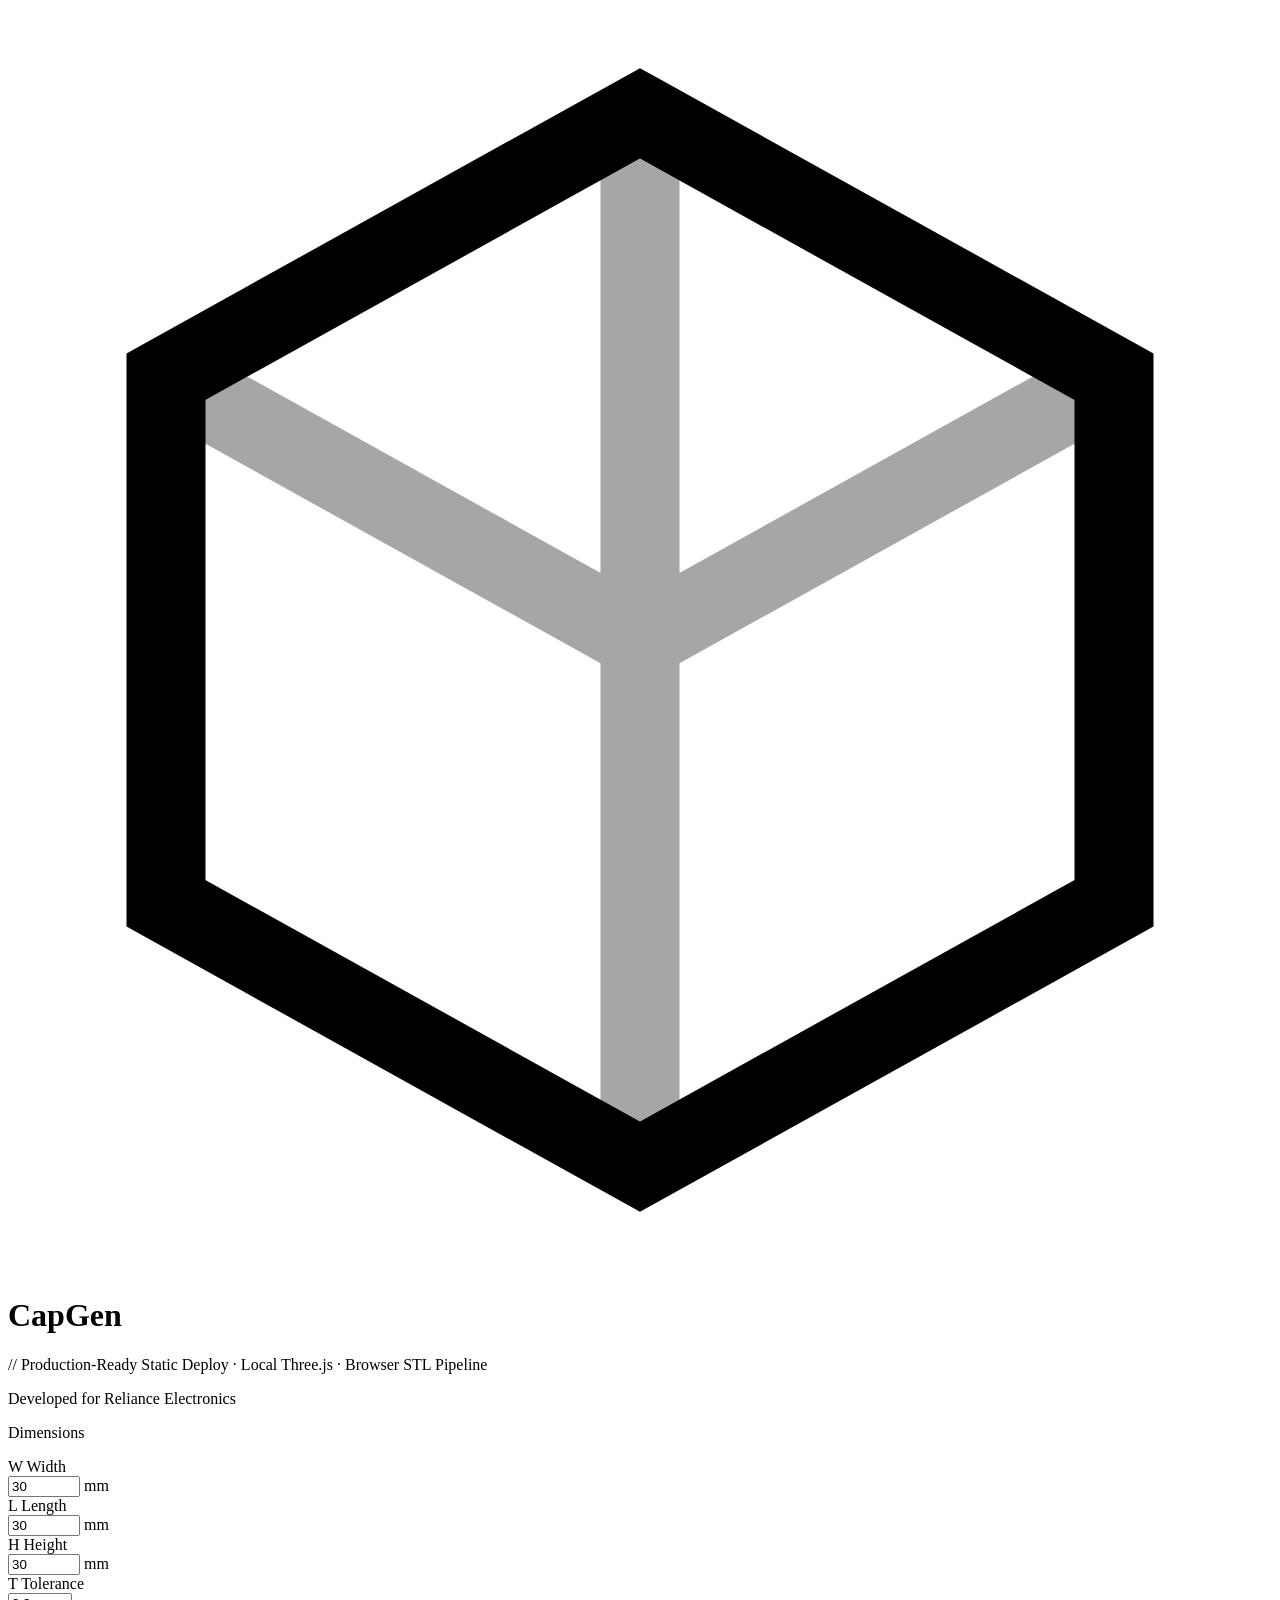
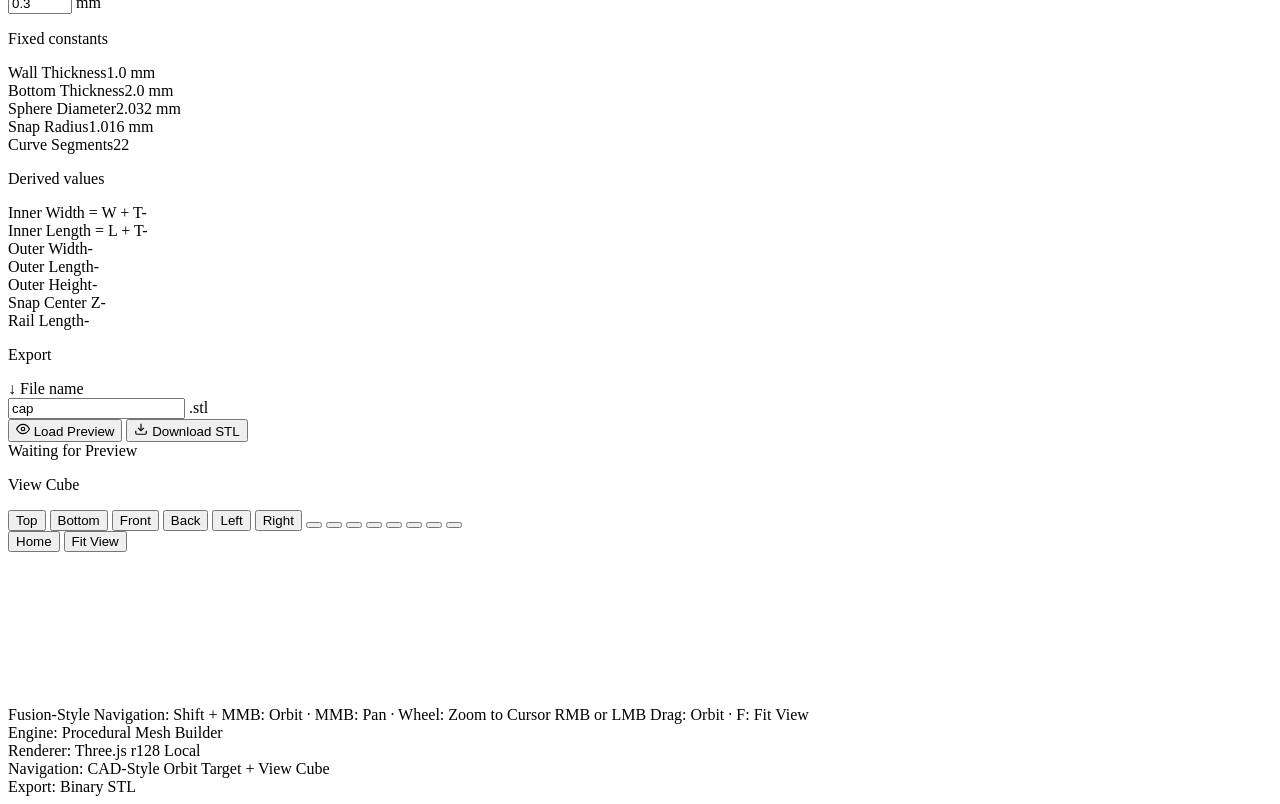
==== index.html @ 64dc61a7 "Add cap generator website This website helps people create and customize a cap or cover for anything" ====
<!DOCTYPE html>
<html lang="en">
<head>
<meta charset="UTF-8" />
<meta name="viewport" content="width=device-width, initial-scale=1.0" />
<title>CapGen - Parametric STL Generator</title>
<meta name="description" content="Browser-based parametric cap generator with live 3D preview and STL export." />
<link rel="stylesheet" href="./assets/css/app.css" />
<script defer src="./assets/vendor/three.r128.min.js"></script>
<script defer src="./assets/js/app.js"></script>
</head>
<body>
<header>
  <div class="logo" aria-hidden="true">
    <svg viewBox="0 0 24 24" fill="none" stroke="currentColor" stroke-width="1.5">
      <path d="M12 2l9 5v10l-9 5-9-5V7l9-5z" />
      <path d="M12 2v20M3 7l9 5 9-5" opacity=".35" />
    </svg>
  </div>
  <div class="header-text">
    <h1>Cap<span>Gen</span></h1>
    <p>// Production-Ready Static Deploy · Local Three.js · Browser STL Pipeline</p>
  </div>
  <div class="badge">Developed for Reliance Electronics</div>
</header>

<main>
  <aside class="sidebar">
    <section>
      <p class="stitle">Dimensions</p>
      <div class="frow">
        <div class="field">
          <label for="iW"><span class="lk">W</span>&nbsp;Width</label>
          <div class="iw">
            <input type="number" id="iW" value="30" min="5" max="500" step="0.5" />
            <span class="iu">mm</span>
          </div>
        </div>
        <div class="field">
          <label for="iL"><span class="lk">L</span>&nbsp;Length</label>
          <div class="iw">
            <input type="number" id="iL" value="30" min="5" max="500" step="0.5" />
            <span class="iu">mm</span>
          </div>
        </div>
      </div>
      <div class="frow">
        <div class="field">
          <label for="iH"><span class="lk">H</span>&nbsp;Height</label>
          <div class="iw">
            <input type="number" id="iH" value="30" min="3" max="500" step="0.5" />
            <span class="iu">mm</span>
          </div>
        </div>
        <div class="field">
          <label for="iT"><span class="lk">T</span>&nbsp;Tolerance</label>
          <div class="iw">
            <input type="number" id="iT" value="0.3" min="0" max="2" step="0.05" />
            <span class="iu">mm</span>
          </div>
        </div>
      </div>
    </section>

    <section>
      <p class="stitle">Fixed constants</p>
      <div class="infobox">
        <div class="prow"><span class="pk">Wall Thickness</span><span class="pv">1.0 mm</span></div>
        <div class="prow"><span class="pk">Bottom Thickness</span><span class="pv">2.0 mm</span></div>
        <div class="prow"><span class="pk">Sphere Diameter</span><span class="pv">2.032 mm</span></div>
        <div class="prow"><span class="pk">Snap Radius</span><span class="pv">1.016 mm</span></div>
        <div class="prow"><span class="pk">Curve Segments</span><span class="pv">22</span></div>
      </div>
    </section>

    <section>
      <p class="stitle">Derived values</p>
      <div class="dbox">
        <div class="drow"><span class="dk">Inner Width = W + T</span><span class="dv" id="d_iw">-</span></div>
        <div class="drow"><span class="dk">Inner Length = L + T</span><span class="dv" id="d_il">-</span></div>
        <div class="drow"><span class="dk">Outer Width</span><span class="dv" id="d_ow">-</span></div>
        <div class="drow"><span class="dk">Outer Length</span><span class="dv" id="d_ol">-</span></div>
        <div class="drow"><span class="dk">Outer Height</span><span class="dv" id="d_oh">-</span></div>
        <div class="drow"><span class="dk">Snap Center Z</span><span class="dv" id="d_zc">-</span></div>
        <div class="drow"><span class="dk">Rail Length</span><span class="dv" id="d_cl">-</span></div>
      </div>
    </section>

    <section class="export-stack">
      <p class="stitle">Export</p>
      <div class="field">
        <label for="iFilename"><span class="lk">↓</span>&nbsp;File name</label>
        <div class="iw">
          <input type="text" id="iFilename" value="cap" placeholder="cap" />
          <span class="iu">.stl</span>
        </div>
      </div>

      <button class="btn" id="pBtn" type="button">
        <span class="btn-progress" aria-hidden="true"></span>
        <svg id="pIcon" width="14" height="14" fill="none" stroke="currentColor" stroke-width="2" viewBox="0 0 24 24">
          <path d="M1 12s4-8 11-8 11 8 11 8-4 8-11 8-11-8-11-8z" />
          <circle cx="12" cy="12" r="3" />
        </svg>
        <span id="pLbl">Load Preview</span>
      </button>

      <button class="btn gold" id="dBtn" type="button">
        <span class="btn-progress" aria-hidden="true"></span>
        <svg id="dIcon" width="14" height="14" fill="none" stroke="currentColor" stroke-width="2" viewBox="0 0 24 24">
          <path d="M21 15v4a2 2 0 01-2 2H5a2 2 0 01-2-2v-4" />
          <polyline points="7 10 12 15 17 10" />
          <line x1="12" y1="15" x2="12" y2="3" />
        </svg>
        <span id="dLbl">Download STL</span>
      </button>

      <div id="status" aria-live="polite"></div>
    </section>
  </aside>

  <section class="rpane">
    <div class="rtbar">
      <div class="dot" id="dot"></div>
      <span id="tbmsg">Waiting for Preview</span>
      <span id="tbdim"></span>
    </div>

    <div class="viewport-tools">
      <div class="viewcube-panel">
        <p class="viewcube-title">View Cube</p>
        <div class="viewcube-scene">
          <div class="viewcube" id="viewCube" aria-label="View Cube">
            <button class="cube-face face-top" type="button" data-view="top">Top</button>
            <button class="cube-face face-bottom" type="button" data-view="bottom">Bottom</button>
            <button class="cube-face face-front" type="button" data-view="front">Front</button>
            <button class="cube-face face-back" type="button" data-view="back">Back</button>
            <button class="cube-face face-left" type="button" data-view="left">Left</button>
            <button class="cube-face face-right" type="button" data-view="right">Right</button>
            <button class="cube-corner corner-tfr" type="button" data-view="corner-tfr" aria-label="Top Front Right View" title="Top Front Right"></button>
            <button class="cube-corner corner-tfl" type="button" data-view="corner-tfl" aria-label="Top Front Left View" title="Top Front Left"></button>
            <button class="cube-corner corner-tbr" type="button" data-view="corner-tbr" aria-label="Top Back Right View" title="Top Back Right"></button>
            <button class="cube-corner corner-tbl" type="button" data-view="corner-tbl" aria-label="Top Back Left View" title="Top Back Left"></button>
            <button class="cube-corner corner-bfr" type="button" data-view="corner-bfr" aria-label="Bottom Front Right View" title="Bottom Front Right"></button>
            <button class="cube-corner corner-bfl" type="button" data-view="corner-bfl" aria-label="Bottom Front Left View" title="Bottom Front Left"></button>
            <button class="cube-corner corner-bbr" type="button" data-view="corner-bbr" aria-label="Bottom Back Right View" title="Bottom Back Right"></button>
            <button class="cube-corner corner-bbl" type="button" data-view="corner-bbl" aria-label="Bottom Back Left View" title="Bottom Back Left"></button>
          </div>
        </div>
        <div class="viewcube-actions">
          <button class="viewchip" id="homeBtn" type="button" data-view="home">Home</button>
          <button class="viewchip" id="fitBtn" type="button" data-view="fit">Fit View</button>
        </div>
      </div>
    </div>

    <canvas id="cv"></canvas>

    <div class="hint">
      <span>Fusion-Style Navigation:</span>
      <span>Shift + MMB: Orbit · MMB: Pan · Wheel: Zoom to Cursor</span>
      <span>RMB or LMB Drag: Orbit · F: Fit View</span>
    </div>
  </section>
</main>

<footer>
  <div>Engine: <span>Procedural Mesh Builder</span></div>
  <div>Renderer: <span>Three.js r128 Local</span></div>
  <div>Navigation: <span>CAD-Style Orbit Target + View Cube</span></div>
  <div>Export: <span>Binary STL</span></div>
</footer>
</body>
</html>
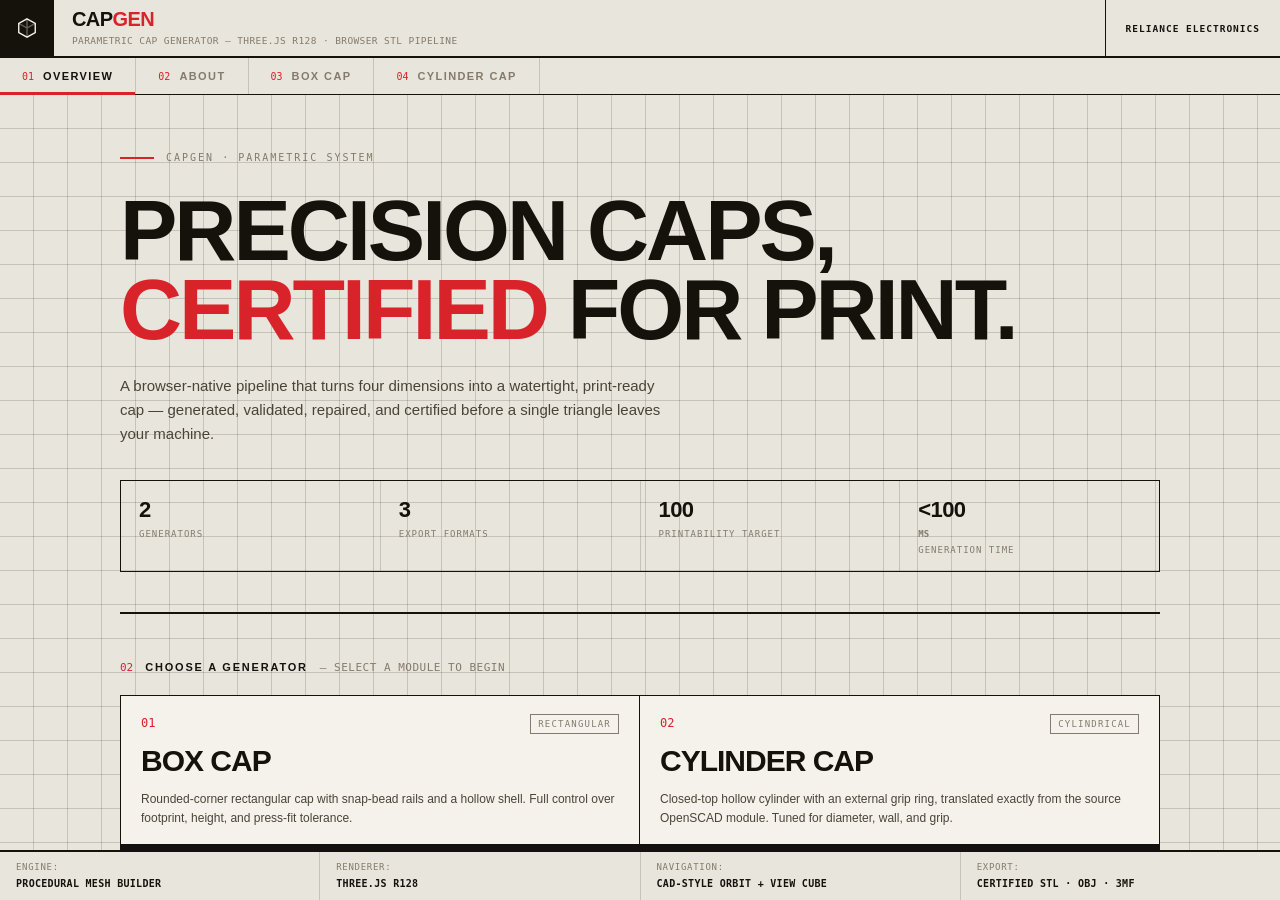
==== commit a51117d0: "Add files via upload" ====
--- a/index.html
+++ b/index.html
@@ -3,27 +3,443 @@
 <head>
 <meta charset="UTF-8" />
 <meta name="viewport" content="width=device-width, initial-scale=1.0" />
-<title>CapGen - Parametric STL Generator</title>
+<title>CapGen – Parametric STL Generator</title>
 <meta name="description" content="Browser-based parametric cap generator with live 3D preview and STL export." />
-<link rel="stylesheet" href="./assets/css/app.css" />
-<script defer src="./assets/vendor/three.r128.min.js"></script>
-<script defer src="./assets/js/app.js"></script>
+<script src="./assets/vendor/three.r128.min.js"></script>
+<style>
+/* ============================================================
+   CapGen — "Grid & Grotesk"  ·  Swiss precision design system
+   Presentation layer only. Every JS-referenced id/class preserved.
+   ============================================================ */
+*,*::before,*::after{box-sizing:border-box;margin:0;padding:0;}
+:root{
+  --paper:#E8E5DC;      /* app canvas (bone) */
+  --paper-2:#F4F2EB;    /* raised card */
+  --paper-3:#DED9CD;    /* inset / hover */
+  --ink:#15120C;        /* near-black */
+  --ink-2:#4A4438;      /* secondary ink */
+  --muted:#847B6C;      /* tertiary / labels */
+  --line:#15120C;       /* strong 1px rule */
+  --line-soft:rgba(21,18,12,.16);
+  --red:#D8232A;        /* Swiss red */
+  --red-2:#AE1720;      /* red hover/ink */
+  --green:#1C7A44;
+  --amber:#9A6B00;
+  --graphite:#121110;   /* 3D viewport */
+  --on-solid:#F4F2EB;   /* text on ink/red */
+  --sidebar-w:344px;
+  --sans:"Helvetica Neue",Helvetica,"Inter","Arial Nova",Arial,system-ui,sans-serif;
+  --mono:"SF Mono","JetBrains Mono",ui-monospace,Menlo,Consolas,monospace;
+}
+html,body{height:100%;overflow:hidden;}
+body{font-family:var(--sans);background:var(--paper);color:var(--ink);
+  font-size:13px;line-height:1.4;display:flex;flex-direction:column;-webkit-font-smoothing:antialiased;
+  text-rendering:optimizeLegibility;}
+::selection{background:var(--red);color:var(--on-solid);}
+*::-webkit-scrollbar{width:10px;height:10px;}
+*::-webkit-scrollbar-thumb{background:var(--paper-3);border:3px solid var(--paper);}
+*:hover::-webkit-scrollbar-thumb{background:var(--muted);}
+
+/* ── header ── */
+header{display:flex;align-items:stretch;gap:0;flex-shrink:0;background:var(--paper);
+  border-bottom:2px solid var(--ink);}
+.logo{display:grid;place-items:center;width:54px;flex-shrink:0;background:var(--ink);
+  border-right:1px solid var(--ink);}
+.logo svg{width:22px;height:22px;color:var(--on-solid);}
+.header-text{display:flex;flex-direction:column;justify-content:center;padding:9px 18px;flex:1;}
+.header-text h1{font-size:20px;font-weight:800;letter-spacing:-.6px;line-height:1;text-transform:uppercase;}
+.header-text h1 span{color:var(--red);}
+.header-text p{font-family:var(--mono);font-size:9.5px;color:var(--muted);margin-top:5px;
+  letter-spacing:.4px;text-transform:uppercase;}
+.badge{align-self:stretch;display:flex;align-items:center;padding:0 20px;margin-left:auto;
+  border-left:1px solid var(--ink);background:var(--paper);color:var(--ink);
+  font-family:var(--mono);font-size:9.5px;font-weight:600;letter-spacing:1px;text-transform:uppercase;
+  max-width:220px;text-align:right;}
+
+/* ── tabs (numbered nav) ── */
+.tab-bar{display:flex;flex-shrink:0;background:var(--paper);border-bottom:1px solid var(--ink);counter-reset:tab;}
+.tab-btn{position:relative;display:flex;align-items:center;gap:9px;padding:12px 22px;
+  font-family:var(--sans);font-size:11px;font-weight:700;letter-spacing:1.4px;text-transform:uppercase;
+  color:var(--muted);background:none;border:none;border-right:1px solid var(--line-soft);cursor:pointer;
+  transition:color .16s,background .16s;}
+.tab-btn::before{counter-increment:tab;content:counter(tab,decimal-leading-zero);
+  font-family:var(--mono);font-size:10px;font-weight:400;color:var(--red);letter-spacing:0;}
+.tab-btn svg{display:none;}
+.tab-btn:hover{color:var(--ink);background:var(--paper-2);}
+.tab-btn.active{color:var(--ink);}
+.tab-btn.active::after{content:"";position:absolute;left:0;right:0;bottom:-1px;height:3px;background:var(--red);}
+
+/* ── panels ── */
+.tab-panel{display:none;flex:1;min-height:0;overflow:hidden;}
+.tab-panel.active{display:flex;flex-direction:column;}
+main{flex:1;display:flex;overflow:hidden;min-height:0;}
+
+/* ── sidebar ── */
+.sidebar{width:var(--sidebar-w);flex-shrink:0;background:var(--paper);border-right:1px solid var(--ink);
+  display:flex;flex-direction:column;gap:26px;padding:22px 20px 30px;overflow-y:auto;counter-reset:sec;}
+section{display:flex;flex-direction:column;gap:12px;}
+.stitle{display:flex;align-items:baseline;gap:9px;font-size:10px;font-weight:700;letter-spacing:1.6px;
+  text-transform:uppercase;color:var(--ink);padding-bottom:8px;border-bottom:1px solid var(--ink);}
+.stitle::before{counter-increment:sec;content:counter(sec,decimal-leading-zero);
+  font-family:var(--mono);font-size:10px;font-weight:400;color:var(--red);letter-spacing:0;}
+.frow{display:flex;gap:14px;}
+.field{display:flex;flex-direction:column;gap:6px;flex:1;min-width:0;}
+label{font-size:9.5px;font-weight:700;color:var(--muted);display:flex;align-items:center;gap:6px;
+  letter-spacing:1.1px;text-transform:uppercase;}
+.lk{display:inline-grid;place-items:center;min-width:15px;height:15px;padding:0 3px;background:var(--ink);
+  color:var(--on-solid);font-family:var(--mono);font-size:9px;font-weight:600;}
+.iw{display:flex;align-items:stretch;background:var(--paper-2);border:1px solid var(--ink);
+  transition:box-shadow .14s,border-color .14s;}
+.iw:focus-within{border-color:var(--red);box-shadow:inset 0 0 0 1px var(--red);}
+.iw input{flex:1;min-width:0;background:none;border:none;outline:none;color:var(--ink);
+  font-family:var(--sans);font-size:16px;font-weight:600;padding:8px 10px;font-variant-numeric:tabular-nums;letter-spacing:-.2px;}
+.iw input::placeholder{color:var(--muted);font-weight:500;}
+.iu{display:flex;align-items:center;padding:0 10px;color:var(--muted);font-family:var(--mono);
+  font-size:9.5px;text-transform:uppercase;letter-spacing:.5px;border-left:1px solid var(--line-soft);background:var(--paper-3);}
+
+/* ── info / derived ── */
+.infobox,.dbox{display:flex;flex-direction:column;}
+.prow,.drow{display:flex;justify-content:space-between;align-items:baseline;gap:10px;padding:7px 0;border-bottom:1px solid var(--line-soft);}
+.prow:last-child,.drow:last-child{border-bottom:none;}
+.pk{color:var(--muted);font-size:10px;text-transform:uppercase;letter-spacing:.7px;}
+.pv{color:var(--ink);font-size:12px;font-weight:600;font-variant-numeric:tabular-nums;}
+.dk{color:var(--muted);font-family:var(--mono);font-size:10px;letter-spacing:.2px;}
+.dv{color:var(--ink);font-size:15px;font-weight:700;font-variant-numeric:tabular-nums;letter-spacing:-.3px;min-width:34px;text-align:right;}
+
+/* ── validation card ── */
+.validation-card{border:1px solid var(--ink);background:var(--paper-2);padding:15px 15px 14px;
+  display:flex;flex-direction:column;gap:11px;}
+.validation-head{display:flex;justify-content:space-between;align-items:flex-start;gap:12px;
+  padding-bottom:11px;border-bottom:1px solid var(--line-soft);}
+.validation-label{font-size:9px;text-transform:uppercase;letter-spacing:1.3px;color:var(--muted);font-weight:700;}
+.validation-state{font-size:13px;font-weight:700;margin-top:5px;letter-spacing:-.1px;}
+.validation-state.pending{color:var(--muted);}
+.validation-state.success{color:var(--green);}
+.validation-state.error{color:var(--red);}
+.validation-score{text-align:right;flex-shrink:0;}
+.validation-score-value{display:block;font-size:34px;font-weight:800;line-height:.85;color:var(--ink);
+  font-variant-numeric:tabular-nums;letter-spacing:-1.5px;}
+.validation-score-copy{display:block;font-size:8px;color:var(--muted);text-transform:uppercase;letter-spacing:1px;margin-top:5px;}
+.validation-summary{font-size:11px;color:var(--ink-2);line-height:1.55;}
+.validation-meta{display:flex;align-items:center;justify-content:space-between;gap:10px;flex-wrap:wrap;}
+.cert-badge{font-family:var(--mono);font-size:9px;padding:4px 8px;font-weight:600;letter-spacing:.8px;text-transform:uppercase;}
+.cert-badge.pending{background:var(--paper-3);color:var(--muted);border:1px solid var(--muted);}
+.cert-badge.success{background:var(--green);color:var(--on-solid);}
+.cert-badge.error{background:var(--red);color:var(--on-solid);}
+
+/* ── buttons ── */
+.btn{position:relative;display:flex;align-items:center;justify-content:center;gap:9px;padding:12px 15px;overflow:hidden;
+  font-family:var(--sans);font-size:11px;font-weight:700;letter-spacing:1.2px;text-transform:uppercase;cursor:pointer;
+  color:var(--ink);background:var(--paper-2);border:1px solid var(--ink);transition:background .14s,color .14s,transform .1s;}
+.btn svg{flex-shrink:0;width:13px;height:13px;}
+.btn:hover:not(:disabled){background:var(--ink);color:var(--on-solid);}
+.btn:active:not(:disabled){transform:translateY(1px);}
+.btn:disabled{opacity:.4;cursor:not-allowed;}
+#pBtn,#cyl-pBtn{background:var(--ink);color:var(--on-solid);}
+#pBtn:hover:not(:disabled),#cyl-pBtn:hover:not(:disabled){background:var(--red);border-color:var(--red);}
+.btn.gold{background:var(--red);color:var(--on-solid);border-color:var(--red);}
+.btn.gold:hover:not(:disabled){background:var(--red-2);border-color:var(--red-2);color:var(--on-solid);}
+.btn.certified{box-shadow:inset 0 3px 0 var(--green);}
+.btn-progress{position:absolute;left:0;top:0;bottom:0;width:calc(var(--charge,0)*100%);background:rgba(21,18,12,.12);pointer-events:none;transition:width .04s linear;}
+.btn.armed .btn-progress{background:rgba(21,18,12,.22);}
+#pBtn .btn-progress,#cyl-pBtn .btn-progress,.btn.gold .btn-progress{background:rgba(244,242,235,.2);}
+#pBtn.armed .btn-progress,#cyl-pBtn.armed .btn-progress,.btn.gold.armed .btn-progress{background:rgba(244,242,235,.32);}
+.ghost-btn{background:none;border:none;color:var(--red);font-family:var(--sans);font-size:10px;font-weight:700;
+  letter-spacing:.6px;text-transform:uppercase;cursor:pointer;padding:3px 0;text-decoration:underline;text-underline-offset:3px;text-decoration-thickness:1px;}
+.ghost-btn:hover:not(:disabled){color:var(--ink);}
+.ghost-btn:disabled{color:var(--muted);cursor:not-allowed;text-decoration:none;}
+.export-stack{gap:9px!important;}
+#status,#cyl-status{font-family:var(--mono);font-size:10px;min-height:15px;text-align:center;padding:2px 0;color:var(--ink-2);letter-spacing:.3px;}
+#status.loading,#cyl-status.loading{color:var(--ink);}
+#status.success,#cyl-status.success{color:var(--green);}
+#status.error,#cyl-status.error{color:var(--red);}
+
+/* ── viewport ── */
+.rpane{flex:1;position:relative;display:flex;flex-direction:column;overflow:hidden;background:var(--graphite);}
+.rtbar{display:flex;align-items:center;gap:11px;padding:9px 15px;background:var(--paper);border-bottom:1px solid var(--ink);
+  font-family:var(--mono);font-size:10px;color:var(--ink-2);text-transform:uppercase;letter-spacing:.8px;flex-shrink:0;z-index:2;}
+.dot{width:8px;height:8px;background:var(--muted);flex-shrink:0;transition:background .3s;}
+.dot.on{background:var(--green);}
+#tbdim,#cyl-tbdim{margin-left:auto;color:var(--muted);font-size:9.5px;letter-spacing:.4px;text-transform:none;}
+canvas{flex:1;display:block;width:100%;background:var(--graphite);}
+
+/* ── ViewCube overlay ── */
+.viewport-tools{position:absolute;top:52px;right:16px;z-index:5;pointer-events:none;}
+.vc-widget{position:relative;width:104px;height:104px;pointer-events:none;}
+.vc-canvas{width:104px;height:104px;display:block;cursor:grab;pointer-events:auto;touch-action:none;}
+.vc-home{position:absolute;top:1px;left:3px;width:18px;height:18px;padding:0;display:flex;align-items:center;justify-content:center;background:none;border:none;color:#8f8f8f;cursor:pointer;pointer-events:auto;transition:color .12s;}
+.vc-home:hover{color:#3f74d6;}
+.vc-menu{position:absolute;bottom:3px;right:3px;width:16px;height:16px;padding:0;display:flex;align-items:center;justify-content:center;background:none;border:none;color:#8f8f8f;cursor:pointer;pointer-events:auto;transition:color .12s;}
+.vc-menu:hover{color:#3f74d6;}
+
+/* ── hint + footer ── */
+.hint{display:flex;gap:12px;flex-wrap:wrap;align-items:center;padding:8px 15px;background:var(--paper);
+  border-top:1px solid var(--ink);font-family:var(--mono);font-size:9.5px;color:var(--muted);flex-shrink:0;letter-spacing:.3px;}
+.hint span:first-child{color:var(--red);font-weight:700;text-transform:uppercase;letter-spacing:1px;}
+footer{display:flex;gap:0;flex-wrap:wrap;background:var(--paper);border-top:2px solid var(--ink);flex-shrink:0;}
+footer div{flex:1;min-width:140px;padding:9px 16px;border-right:1px solid var(--line-soft);
+  font-family:var(--mono);font-size:9px;color:var(--muted);text-transform:uppercase;letter-spacing:.7px;}
+footer div:last-child{border-right:none;}
+footer span{display:block;margin-top:3px;color:var(--ink);font-weight:600;font-size:10px;letter-spacing:.3px;}
+
+/* ── report dialog ── */
+.report-dialog{background:var(--paper-2);border:2px solid var(--ink);color:var(--ink);padding:0;max-width:580px;width:92vw;box-shadow:12px 12px 0 rgba(21,18,12,.14);}
+.report-dialog::backdrop{background:rgba(21,18,12,.5);}
+.report-shell{padding:22px 24px;display:flex;flex-direction:column;gap:16px;}
+.report-head{display:flex;justify-content:space-between;align-items:flex-start;gap:14px;padding-bottom:14px;border-bottom:1px solid var(--ink);}
+.report-kicker{font-family:var(--mono);font-size:9px;text-transform:uppercase;letter-spacing:1.4px;color:var(--red);font-weight:600;}
+.report-head h2{font-size:19px;margin-top:6px;font-weight:800;letter-spacing:-.5px;text-transform:uppercase;line-height:1.05;}
+.report-summary{font-size:12px;color:var(--ink-2);line-height:1.6;}
+.report-list{display:flex;flex-direction:column;max-height:250px;overflow-y:auto;border:1px solid var(--line-soft);}
+.report-item{display:flex;gap:10px;align-items:flex-start;font-size:11.5px;color:var(--ink-2);padding:9px 12px;border-bottom:1px solid var(--line-soft);}
+.report-item:last-child{border-bottom:none;}
+.report-item-mark{flex-shrink:0;font-family:var(--mono);font-weight:600;color:var(--red);font-size:11px;}
+.report-grid{display:grid;grid-template-columns:1fr 1fr;gap:1px;background:var(--line-soft);border:1px solid var(--line-soft);}
+.report-stat{background:var(--paper-2);padding:11px 13px;}
+.report-stat-label{font-size:9px;text-transform:uppercase;letter-spacing:1px;color:var(--muted);font-weight:600;}
+.report-stat-value{font-size:20px;font-weight:800;color:var(--ink);margin-top:4px;font-variant-numeric:tabular-nums;letter-spacing:-.6px;}
+
+/* ── intro / landing ── */
+.intro{flex:1;overflow-y:auto;background:var(--paper);
+  background-image:linear-gradient(var(--line-soft) 1px,transparent 1px),linear-gradient(90deg,var(--line-soft) 1px,transparent 1px);
+  background-size:34px 34px;background-position:-1px -1px;}
+.intro-inner{max-width:1120px;margin:0 auto;padding:0 40px 60px;}
+.intro-hero{padding:56px 0 40px;border-bottom:2px solid var(--ink);}
+.intro-eyebrow{display:flex;align-items:center;gap:12px;font-family:var(--mono);font-size:10px;letter-spacing:2px;
+  text-transform:uppercase;color:var(--muted);margin-bottom:26px;}
+.intro-eyebrow::before{content:"";width:34px;height:2px;background:var(--red);}
+.intro-hero h2{font-size:clamp(40px,7vw,86px);font-weight:800;line-height:.92;letter-spacing:-3px;text-transform:uppercase;}
+.intro-hero h2 em{font-style:normal;color:var(--red);}
+.intro-lead{max-width:560px;margin-top:24px;font-size:15px;line-height:1.6;color:var(--ink-2);}
+.intro-metrics{display:flex;flex-wrap:wrap;gap:0;margin-top:34px;border:1px solid var(--ink);}
+.intro-metric{flex:1;min-width:150px;padding:14px 18px;border-right:1px solid var(--line-soft);}
+.intro-metric:last-child{border-right:none;}
+.intro-metric b{display:block;font-size:22px;font-weight:800;letter-spacing:-.6px;font-variant-numeric:tabular-nums;}
+.intro-metric span{display:block;margin-top:3px;font-family:var(--mono);font-size:9px;text-transform:uppercase;letter-spacing:1px;color:var(--muted);}
+
+.intro-sectionhead{display:flex;align-items:baseline;gap:12px;margin:46px 0 20px;
+  font-size:11px;font-weight:700;letter-spacing:1.8px;text-transform:uppercase;}
+.intro-sectionhead::before{content:"02";font-family:var(--mono);font-weight:400;color:var(--red);letter-spacing:0;}
+.intro-sectionhead span{color:var(--muted);font-weight:400;font-family:var(--mono);letter-spacing:.5px;}
+
+.intro-cards{display:grid;grid-template-columns:repeat(auto-fit,minmax(300px,1fr));gap:0;border:1px solid var(--ink);}
+.intro-card{display:flex;flex-direction:column;background:var(--paper-2);border-right:1px solid var(--ink);cursor:pointer;
+  transition:background .16s;}
+.intro-card:last-child{border-right:none;}
+.intro-card:hover{background:var(--paper);}
+.intro-card-top{display:flex;align-items:baseline;justify-content:space-between;gap:10px;padding:18px 20px 0;}
+.intro-card-no{font-family:var(--mono);font-size:12px;color:var(--red);}
+.intro-card-tag{font-family:var(--mono);font-size:9px;letter-spacing:1.2px;text-transform:uppercase;color:var(--muted);
+  border:1px solid var(--muted);padding:3px 7px;}
+.intro-card h3{padding:6px 20px 0;font-size:30px;font-weight:800;letter-spacing:-1px;text-transform:uppercase;}
+.intro-card-desc{padding:8px 20px 0;font-size:12px;line-height:1.55;color:var(--ink-2);}
+.intro-schematic{margin:16px 0 4px;padding:14px 20px;border-top:1px solid var(--line-soft);border-bottom:1px solid var(--line-soft);
+  display:flex;align-items:center;justify-content:center;background:var(--graphite);min-height:150px;}
+.intro-schematic svg{width:100%;max-width:210px;height:auto;}
+.intro-params{display:grid;grid-template-columns:1fr 1fr;gap:1px;background:var(--line-soft);margin:0;}
+.intro-param{background:var(--paper-2);padding:9px 20px;display:flex;justify-content:space-between;align-items:baseline;gap:8px;}
+.intro-param b{font-family:var(--mono);font-size:9px;color:var(--red);letter-spacing:.5px;}
+.intro-param span{font-size:10px;text-transform:uppercase;letter-spacing:.6px;color:var(--muted);}
+.intro-open{margin-top:auto;display:flex;align-items:center;justify-content:space-between;gap:10px;padding:15px 20px;
+  background:var(--ink);color:var(--on-solid);font-size:11px;font-weight:700;letter-spacing:1.4px;text-transform:uppercase;transition:background .16s;}
+.intro-card:hover .intro-open{background:var(--red);}
+.intro-open .ar{font-size:16px;line-height:1;}
+
+.intro-features{display:grid;grid-template-columns:repeat(auto-fit,minmax(210px,1fr));gap:0;border:1px solid var(--ink);border-top:none;}
+.intro-feature{padding:16px 20px;border-right:1px solid var(--line-soft);}
+.intro-feature:last-child{border-right:none;}
+.intro-feature b{display:flex;align-items:baseline;gap:8px;font-size:12px;font-weight:700;letter-spacing:.6px;text-transform:uppercase;}
+.intro-feature b::before{content:attr(data-no);font-family:var(--mono);font-weight:400;color:var(--red);font-size:10px;}
+.intro-feature p{margin-top:7px;font-size:11px;line-height:1.55;color:var(--ink-2);}
+.intro-colophon{display:flex;flex-wrap:wrap;gap:16px;justify-content:space-between;margin-top:34px;padding-top:16px;
+  border-top:1px solid var(--ink);font-family:var(--mono);font-size:9px;letter-spacing:.6px;text-transform:uppercase;color:var(--muted);}
+
+/* ── about / application notes ── */
+.about-hero{padding:52px 0 34px;border-bottom:2px solid var(--ink);}
+.about-hero h2{font-size:clamp(34px,6vw,66px);font-weight:800;line-height:.94;letter-spacing:-2px;text-transform:uppercase;}
+.about-hero h2 em{font-style:normal;color:var(--red);}
+.about-grid{display:grid;grid-template-columns:repeat(auto-fit,minmax(300px,1fr));border:1px solid var(--ink);border-top:none;background:var(--paper-2);}
+.about-block{padding:22px 22px 26px;border-right:1px solid rgba(21,18,12,.3);}
+.about-block:last-child{border-right:none;}
+.about-no{font-family:var(--mono);font-size:10px;color:var(--red);letter-spacing:.5px;text-transform:uppercase;}
+.about-block h3{font-size:20px;font-weight:800;letter-spacing:-.6px;text-transform:uppercase;margin:8px 0 11px;}
+.about-block p{font-size:12.5px;line-height:1.7;color:var(--ink-2);}
+.about-head{display:flex;align-items:baseline;gap:12px;margin:46px 0 0;padding-bottom:13px;border-bottom:2px solid var(--ink);
+  font-size:13px;font-weight:700;letter-spacing:1.4px;text-transform:uppercase;}
+.about-head b{font-family:var(--mono);font-weight:400;color:var(--red);font-size:12px;}
+.about-head span{color:var(--muted);font-weight:400;letter-spacing:.4px;}
+.about-cases{display:grid;grid-template-columns:repeat(auto-fit,minmax(230px,1fr));border-left:1px solid var(--ink);border-top:none;}
+.about-case{padding:16px 18px 18px;border-right:1px solid var(--ink);border-bottom:1px solid var(--ink);background:var(--paper-2);}
+.about-case h4{font-size:12px;font-weight:800;text-transform:uppercase;letter-spacing:.5px;display:flex;gap:8px;align-items:baseline;}
+.about-case h4::before{content:attr(data-k);font-family:var(--mono);font-weight:400;color:var(--red);font-size:10px;}
+.about-case p{margin-top:7px;font-size:11.5px;line-height:1.6;color:var(--ink-2);}
+.about-cost{border:1px solid var(--ink);border-top:none;background:var(--paper-2);}
+.about-cost-row{display:flex;gap:18px;align-items:baseline;padding:14px 20px;border-bottom:1px solid rgba(21,18,12,.34);}
+.about-cost-row:last-child{border-bottom:none;}
+.about-cost-row b{flex-shrink:0;width:150px;font-size:12px;font-weight:800;text-transform:uppercase;letter-spacing:.5px;color:var(--ink);border-left:2px solid var(--red);padding-left:12px;}
+.about-cost-row span{font-size:12px;line-height:1.6;color:var(--ink-2);}
+.about-cta{display:flex;flex-wrap:wrap;gap:14px;margin-top:30px;}
+.about-cta button{flex:1;min-width:220px;display:flex;align-items:center;justify-content:space-between;gap:12px;
+  padding:16px 20px;background:var(--ink);color:var(--on-solid);border:1px solid var(--ink);cursor:pointer;
+  font-family:var(--sans);font-size:12px;font-weight:700;letter-spacing:1.2px;text-transform:uppercase;transition:background .16s;}
+.about-cta button:hover{background:var(--red);border-color:var(--red);}
+.about-cta button .ar{font-size:17px;line-height:1;}
+
+</style>
 </head>
 <body>
+
 <header>
   <div class="logo" aria-hidden="true">
     <svg viewBox="0 0 24 24" fill="none" stroke="currentColor" stroke-width="1.5">
-      <path d="M12 2l9 5v10l-9 5-9-5V7l9-5z" />
-      <path d="M12 2v20M3 7l9 5 9-5" opacity=".35" />
+      <path d="M12 2l9 5v10l-9 5-9-5V7l9-5z"/>
+      <path d="M12 2v20M3 7l9 5 9-5" opacity=".35"/>
     </svg>
   </div>
   <div class="header-text">
     <h1>Cap<span>Gen</span></h1>
-    <p>// Production-Ready Static Deploy · Local Three.js · Browser STL Pipeline</p>
+    <p>Parametric Cap Generator — Three.js r128 · Browser STL Pipeline</p>
   </div>
-  <div class="badge">Developed for Reliance Electronics</div>
+  <div class="badge">Reliance Electronics</div>
 </header>
 
+<div class="tab-bar">
+  <button class="tab-btn active" id="tab-intro" type="button" onclick="switchTab('intro')">Overview</button>
+  <button class="tab-btn" id="tab-about" type="button" onclick="switchTab('about')">About</button>
+  <button class="tab-btn" id="tab-box" type="button" onclick="switchTab('box')">Box Cap</button>
+  <button class="tab-btn" id="tab-cyl" type="button" onclick="switchTab('cyl')">Cylinder Cap</button>
+</div>
+
+<!-- ═══════════════ OVERVIEW / LANDING ═══════════════ -->
+<div class="tab-panel active" id="panel-intro">
+  <div class="intro">
+    <div class="intro-inner">
+      <div class="intro-hero">
+        <div class="intro-eyebrow">CapGen · Parametric System</div>
+        <h2>Precision caps,<br><em>certified</em> for print.</h2>
+        <p class="intro-lead">A browser-native pipeline that turns four dimensions into a watertight, print-ready cap — generated, validated, repaired, and certified before a single triangle leaves your machine.</p>
+        <div class="intro-metrics">
+          <div class="intro-metric"><b>2</b><span>Generators</span></div>
+          <div class="intro-metric"><b>3</b><span>Export formats</span></div>
+          <div class="intro-metric"><b>100</b><span>Printability target</span></div>
+          <div class="intro-metric"><b>&lt;100<span style="letter-spacing:0"> ms</span></b><span>Generation time</span></div>
+        </div>
+      </div>
+
+      <div class="intro-sectionhead">Choose a generator <span>— select a module to begin</span></div>
+      <div class="intro-cards">
+        <div class="intro-card" role="button" tabindex="0" onclick="switchTab('box')" onkeydown="if(event.key==='Enter'||event.key===' '){event.preventDefault();switchTab('box')}">
+          <div class="intro-card-top"><span class="intro-card-no">01</span><span class="intro-card-tag">Rectangular</span></div>
+          <h3>Box Cap</h3>
+          <p class="intro-card-desc">Rounded-corner rectangular cap with snap-bead rails and a hollow shell. Full control over footprint, height, and press-fit tolerance.</p>
+          <div class="intro-schematic" aria-hidden="true">
+            <svg viewBox="0 0 220 150" fill="none" stroke="#E8E5DC" stroke-width="1.4">
+              <path d="M40 52 L110 26 L196 58 L126 86 Z" stroke="#D8232A"/>
+              <path d="M40 52 L40 110 L126 142 L126 86" />
+              <path d="M126 86 L196 58 L196 116 L126 142" />
+              <path d="M40 110 L110 82 L196 116 M110 82 L110 26" stroke-dasharray="3 4" opacity=".55"/>
+              <path d="M24 52 L24 110" stroke="#D8232A" stroke-width="1"/><path d="M20 52 L28 52 M20 110 L28 110" stroke="#D8232A" stroke-width="1"/>
+            </svg>
+          </div>
+          <div class="intro-params">
+            <div class="intro-param"><b>W</b><span>Width</span></div>
+            <div class="intro-param"><b>L</b><span>Length</span></div>
+            <div class="intro-param"><b>H</b><span>Height</span></div>
+            <div class="intro-param"><b>T</b><span>Tolerance</span></div>
+          </div>
+          <div class="intro-open">Open generator <span class="ar">→</span></div>
+        </div>
+
+        <div class="intro-card" role="button" tabindex="0" onclick="switchTab('cyl')" onkeydown="if(event.key==='Enter'||event.key===' '){event.preventDefault();switchTab('cyl')}">
+          <div class="intro-card-top"><span class="intro-card-no">02</span><span class="intro-card-tag">Cylindrical</span></div>
+          <h3>Cylinder Cap</h3>
+          <p class="intro-card-desc">Closed-top hollow cylinder with an external grip ring, translated exactly from the source OpenSCAD module. Tuned for diameter, wall, and grip.</p>
+          <div class="intro-schematic" aria-hidden="true">
+            <svg viewBox="0 0 220 150" fill="none" stroke="#E8E5DC" stroke-width="1.4">
+              <ellipse cx="110" cy="34" rx="52" ry="17" stroke="#D8232A"/>
+              <path d="M58 34 L58 112 M162 34 L162 112"/>
+              <path d="M58 112 A52 17 0 0 0 162 112"/>
+              <path d="M58 112 A52 17 0 0 1 162 112" stroke-dasharray="3 4" opacity=".55"/>
+              <ellipse cx="110" cy="80" rx="52" ry="17" stroke-dasharray="3 4" opacity=".45"/>
+              <path d="M180 34 L180 112" stroke="#D8232A" stroke-width="1"/><path d="M176 34 L184 34 M176 112 L184 112" stroke="#D8232A" stroke-width="1"/>
+            </svg>
+          </div>
+          <div class="intro-params">
+            <div class="intro-param"><b>D</b><span>Diameter</span></div>
+            <div class="intro-param"><b>H</b><span>Height</span></div>
+            <div class="intro-param"><b>W</b><span>Wall</span></div>
+            <div class="intro-param"><b>T</b><span>Tolerance</span></div>
+          </div>
+          <div class="intro-open">Open generator <span class="ar">→</span></div>
+        </div>
+      </div>
+
+      <div class="intro-features">
+        <div class="intro-feature"><b data-no="A">Parametric</b><p>Every cap is rebuilt procedurally from your dimensions — no manual meshing, no imported STLs.</p></div>
+        <div class="intro-feature"><b data-no="B">Certified</b><p>Weld, repair, and watertight checks run on-device and score printability before export unlocks.</p></div>
+        <div class="intro-feature"><b data-no="C">Navigable</b><p>A Fusion-style ViewCube plus free-orbit, pan, and zoom-to-cursor drive the live preview.</p></div>
+        <div class="intro-feature"><b data-no="D">Portable</b><p>Download certified geometry as STL, OBJ, or 3MF — a single static page, no backend.</p></div>
+      </div>
+
+      <div class="intro-colophon"><span>CapGen — Reliance Electronics</span><span>Static deploy · Three.js r128</span></div>
+    </div>
+  </div>
+</div>
+
+<!-- ═══════════════ ABOUT / APPLICATION NOTES ═══════════════ -->
+<div class="tab-panel" id="panel-about">
+  <div class="intro">
+    <div class="intro-inner about">
+      <div class="about-hero">
+        <div class="intro-eyebrow">About · Application Notes</div>
+        <h2>From four numbers<br>to a <em>finished</em> cap.</h2>
+        <p class="intro-lead">CapGen is a parametric generator for the small protective and connector caps that electronics assembly lines consume by the thousand — produced on demand, in-house, without a single mould.</p>
+      </div>
+
+      <div class="about-grid">
+        <section class="about-block">
+          <p class="about-no">01 — Background</p>
+          <h3>The idea</h3>
+          <p>CapGen started as an internal tool at Reliance Electronics. Engineers kept needing one-off protective caps — for a connector, an exposed pin header, a trimmer, a port — and kept waiting days on the machine shop or on injection-moulded parts. The shortcut was to describe a cap by its dimensions instead of drawing it, and let the geometry build itself. Two families cover almost every case: a rounded rectangular box cap, and a closed-top cylinder cap with an external grip ring.</p>
+        </section>
+        <section class="about-block">
+          <p class="about-no">02 — Pipeline</p>
+          <h3>How it works</h3>
+          <p>You enter the outside dimensions and a press-fit tolerance. CapGen builds the mesh procedurally in the browser, then runs a repair-and-validation pass — welding vertices, normalising winding, closing boundary loops — and scores the result for printability. Only a watertight, certified mesh unlocks export. The cylinder cap is a direct translation of a proven OpenSCAD module, so the printed part matches the reference exactly. Everything runs client-side on Three.js — no server, nothing to install.</p>
+        </section>
+      </div>
+
+      <div class="about-head"><b>03</b> Where it fits <span>— PCB &amp; electronics manufacturing</span></div>
+      <div class="about-cases">
+        <div class="about-case"><h4 data-k="A">Connector &amp; port caps</h4><p>Seal USB, RJ45, headers, and edge connectors against dust and ESD through storage, transit, and the line.</p></div>
+        <div class="about-case"><h4 data-k="B">Component protectors</h4><p>Shield potentiometers, crystals, relays, and tall parts from knocks during handling, test, and rework.</p></div>
+        <div class="about-case"><h4 data-k="C">Masking for finishing</h4><p>Plug ports and cover connectors through wave soldering, conformal coating, and aqueous cleaning.</p></div>
+        <div class="about-case"><h4 data-k="D">Standoffs &amp; jigs</h4><p>Quick spacers, alignment fixtures, and locators sized to a specific board revision.</p></div>
+        <div class="about-case"><h4 data-k="E">Shipping &amp; field caps</h4><p>Protective end-caps for cabled assemblies, enclosures, and serviceable ports in the field.</p></div>
+        <div class="about-case"><h4 data-k="F">Prototyping</h4><p>A matching cap the same day a new connector lands on the board — no tooling wait.</p></div>
+      </div>
+
+      <div class="about-head"><b>04</b> Why it's cost-effective <span>— on-demand vs. tooling</span></div>
+      <div class="about-cost">
+        <div class="about-cost-row"><b>No tooling</b><span>Injection moulds run into the thousands and take weeks to cut. A printed cap needs none — the geometry is the tool.</span></div>
+        <div class="about-cost-row"><b>No minimum order</b><span>Make one, or a hundred, exactly when you need them. Inventory becomes a file, not a shelf.</span></div>
+        <div class="about-cost-row"><b>Parametric</b><span>Any size in seconds, so a board revision or a new connector never orphans a batch of caps.</span></div>
+        <div class="about-cost-row"><b>Certified first print</b><span>The watertight check catches un-printable geometry before it wastes filament and machine time.</span></div>
+        <div class="about-cost-row"><b>In-house &amp; offline</b><span>A single static page. Parts — and the designs behind them — never leave the building.</span></div>
+      </div>
+
+      <div class="about-cta">
+        <button type="button" onclick="switchTab('box')">Open Box generator <span class="ar">→</span></button>
+        <button type="button" onclick="switchTab('cyl')">Open Cylinder generator <span class="ar">→</span></button>
+      </div>
+
+      <div class="intro-colophon"><span>CapGen — Reliance Electronics</span><span>Application notes · Rev. A</span></div>
+    </div>
+  </div>
+</div>
+
+<!-- ═══════════════ BOX CAP TAB ═══════════════ -->
+<div class="tab-panel" id="panel-box">
 <main>
   <aside class="sidebar">
     <section>
@@ -31,37 +447,24 @@
       <div class="frow">
         <div class="field">
           <label for="iW"><span class="lk">W</span>&nbsp;Width</label>
-          <div class="iw">
-            <input type="number" id="iW" value="30" min="5" max="500" step="0.5" />
-            <span class="iu">mm</span>
-          </div>
+          <div class="iw"><input type="number" id="iW" value="30" min="5" max="500" step="0.5"/><span class="iu">mm</span></div>
         </div>
         <div class="field">
           <label for="iL"><span class="lk">L</span>&nbsp;Length</label>
-          <div class="iw">
-            <input type="number" id="iL" value="30" min="5" max="500" step="0.5" />
-            <span class="iu">mm</span>
-          </div>
+          <div class="iw"><input type="number" id="iL" value="30" min="5" max="500" step="0.5"/><span class="iu">mm</span></div>
         </div>
       </div>
       <div class="frow">
         <div class="field">
           <label for="iH"><span class="lk">H</span>&nbsp;Height</label>
-          <div class="iw">
-            <input type="number" id="iH" value="30" min="3" max="500" step="0.5" />
-            <span class="iu">mm</span>
-          </div>
+          <div class="iw"><input type="number" id="iH" value="30" min="3" max="500" step="0.5"/><span class="iu">mm</span></div>
         </div>
         <div class="field">
           <label for="iT"><span class="lk">T</span>&nbsp;Tolerance</label>
-          <div class="iw">
-            <input type="number" id="iT" value="0.3" min="0" max="2" step="0.05" />
-            <span class="iu">mm</span>
-          </div>
+          <div class="iw"><input type="number" id="iT" value="0.3" min="0" max="2" step="0.05"/><span class="iu">mm</span></div>
         </div>
       </div>
     </section>
-
     <section>
       <p class="stitle">Fixed constants</p>
       <div class="infobox">
@@ -72,7 +475,6 @@
         <div class="prow"><span class="pk">Curve Segments</span><span class="pv">22</span></div>
       </div>
     </section>
-
     <section>
       <p class="stitle">Derived values</p>
       <div class="dbox">
@@ -85,90 +487,3624 @@
         <div class="drow"><span class="dk">Rail Length</span><span class="dv" id="d_cl">-</span></div>
       </div>
     </section>
-
     <section class="export-stack">
       <p class="stitle">Export</p>
       <div class="field">
         <label for="iFilename"><span class="lk">↓</span>&nbsp;File name</label>
-        <div class="iw">
-          <input type="text" id="iFilename" value="cap" placeholder="cap" />
-          <span class="iu">.stl</span>
+        <div class="iw"><input type="text" id="iFilename" value="Box_Cap" placeholder="Box_Cap"/><span class="iu">base</span></div>
+      </div>
+      <div class="validation-card" id="validationCard">
+        <div class="validation-head">
+          <div>
+            <p class="validation-label">Validation Status</p>
+            <p class="validation-state pending" id="validationState">Awaiting preview build</p>
+          </div>
+          <div class="validation-score">
+            <span class="validation-score-value" id="validationScore">--</span>
+            <span class="validation-score-copy">Printability Score</span>
+          </div>
+        </div>
+        <p class="validation-summary" id="validationSummary">Load a preview to validate, repair, and certify the generated mesh before export.</p>
+        <div class="validation-meta">
+          <span class="cert-badge pending" id="certBadge">Certification Pending</span>
+          <button class="ghost-btn" id="reportBtn" type="button" disabled>View Validation Details</button>
         </div>
       </div>
-
       <button class="btn" id="pBtn" type="button">
         <span class="btn-progress" aria-hidden="true"></span>
-        <svg id="pIcon" width="14" height="14" fill="none" stroke="currentColor" stroke-width="2" viewBox="0 0 24 24">
-          <path d="M1 12s4-8 11-8 11 8 11 8-4 8-11 8-11-8-11-8z" />
-          <circle cx="12" cy="12" r="3" />
-        </svg>
+        <svg id="pIcon" width="14" height="14" fill="none" stroke="currentColor" stroke-width="2" viewBox="0 0 24 24"><path d="M1 12s4-8 11-8 11 8 11 8-4 8-11 8-11-8-11-8z"/><circle cx="12" cy="12" r="3"/></svg>
         <span id="pLbl">Load Preview</span>
       </button>
-
       <button class="btn gold" id="dBtn" type="button">
         <span class="btn-progress" aria-hidden="true"></span>
-        <svg id="dIcon" width="14" height="14" fill="none" stroke="currentColor" stroke-width="2" viewBox="0 0 24 24">
-          <path d="M21 15v4a2 2 0 01-2 2H5a2 2 0 01-2-2v-4" />
-          <polyline points="7 10 12 15 17 10" />
-          <line x1="12" y1="15" x2="12" y2="3" />
-        </svg>
-        <span id="dLbl">Download STL</span>
+        <svg id="dIcon" width="14" height="14" fill="none" stroke="currentColor" stroke-width="2" viewBox="0 0 24 24"><path d="M21 15v4a2 2 0 01-2 2H5a2 2 0 01-2-2v-4"/><polyline points="7 10 12 15 17 10"/><line x1="12" y1="15" x2="12" y2="3"/></svg>
+        <span id="dLbl">Download Certified STL</span>
       </button>
-
+      <button class="btn" id="objBtn" type="button" disabled>
+        <span class="btn-progress" aria-hidden="true"></span>
+        <svg width="14" height="14" fill="none" stroke="currentColor" stroke-width="2" viewBox="0 0 24 24"><path d="M4 4h16v16H4z" opacity=".28"/><path d="M9 9h6v6H9z"/><path d="M9 1v4M15 1v4M9 19v4M15 19v4M1 9h4M1 15h4M19 9h4M19 15h4"/></svg>
+        <span>Download OBJ</span>
+      </button>
+      <button class="btn" id="m3mfBtn" type="button" disabled>
+        <span class="btn-progress" aria-hidden="true"></span>
+        <svg width="14" height="14" fill="none" stroke="currentColor" stroke-width="2" viewBox="0 0 24 24"><path d="M3 7l9-4 9 4-9 4-9-4z"/><path d="M3 7v10l9 4 9-4V7"/><path d="M12 11v10"/></svg>
+        <span>Download 3MF</span>
+      </button>
       <div id="status" aria-live="polite"></div>
     </section>
   </aside>
-
   <section class="rpane">
     <div class="rtbar">
       <div class="dot" id="dot"></div>
       <span id="tbmsg">Waiting for Preview</span>
       <span id="tbdim"></span>
     </div>
-
     <div class="viewport-tools">
-      <div class="viewcube-panel">
-        <p class="viewcube-title">View Cube</p>
-        <div class="viewcube-scene">
-          <div class="viewcube" id="viewCube" aria-label="View Cube">
-            <button class="cube-face face-top" type="button" data-view="top">Top</button>
-            <button class="cube-face face-bottom" type="button" data-view="bottom">Bottom</button>
-            <button class="cube-face face-front" type="button" data-view="front">Front</button>
-            <button class="cube-face face-back" type="button" data-view="back">Back</button>
-            <button class="cube-face face-left" type="button" data-view="left">Left</button>
-            <button class="cube-face face-right" type="button" data-view="right">Right</button>
-            <button class="cube-corner corner-tfr" type="button" data-view="corner-tfr" aria-label="Top Front Right View" title="Top Front Right"></button>
-            <button class="cube-corner corner-tfl" type="button" data-view="corner-tfl" aria-label="Top Front Left View" title="Top Front Left"></button>
-            <button class="cube-corner corner-tbr" type="button" data-view="corner-tbr" aria-label="Top Back Right View" title="Top Back Right"></button>
-            <button class="cube-corner corner-tbl" type="button" data-view="corner-tbl" aria-label="Top Back Left View" title="Top Back Left"></button>
-            <button class="cube-corner corner-bfr" type="button" data-view="corner-bfr" aria-label="Bottom Front Right View" title="Bottom Front Right"></button>
-            <button class="cube-corner corner-bfl" type="button" data-view="corner-bfl" aria-label="Bottom Front Left View" title="Bottom Front Left"></button>
-            <button class="cube-corner corner-bbr" type="button" data-view="corner-bbr" aria-label="Bottom Back Right View" title="Bottom Back Right"></button>
-            <button class="cube-corner corner-bbl" type="button" data-view="corner-bbl" aria-label="Bottom Back Left View" title="Bottom Back Left"></button>
-          </div>
-        </div>
-        <div class="viewcube-actions">
-          <button class="viewchip" id="homeBtn" type="button" data-view="home">Home</button>
-          <button class="viewchip" id="fitBtn" type="button" data-view="fit">Fit View</button>
-        </div>
-      </div>
+      <div id="viewCubeMount"></div>
     </div>
-
     <canvas id="cv"></canvas>
-
     <div class="hint">
       <span>Fusion-Style Navigation:</span>
-      <span>Shift + MMB: Orbit · MMB: Pan · Wheel: Zoom to Cursor</span>
-      <span>RMB or LMB Drag: Orbit · F: Fit View</span>
+      <span>Shift + MMB: Orbit · MMB: Pan · Wheel: Zoom to Cursor · RMB or LMB: Orbit · F: Fit View</span>
     </div>
   </section>
 </main>
+<dialog class="report-dialog" id="reportDialog">
+  <div class="report-shell">
+    <div class="report-head">
+      <div><p class="report-kicker">Validation Report</p><h2 id="reportTitle">No validated model yet</h2></div>
+      <button class="ghost-btn" id="reportClose" type="button">Close</button>
+    </div>
+    <p class="report-summary" id="reportSummary">Build a preview to generate a printability report.</p>
+    <div class="report-list" id="reportList"></div>
+    <div class="report-grid" id="reportStats"></div>
+  </div>
+</dialog>
+</div>
+
+<!-- ═══════════════ CYLINDER CAP TAB ═══════════════ -->
+<div class="tab-panel" id="panel-cyl">
+<main>
+  <aside class="sidebar">
+    <section>
+      <p class="stitle">Dimensions</p>
+      <div class="frow">
+        <div class="field">
+          <label for="cyl-iD"><span class="lk">D</span>&nbsp;Diameter</label>
+          <div class="iw"><input type="number" id="cyl-iD" value="9.85" min="3" max="300" step="0.05"/><span class="iu">mm</span></div>
+        </div>
+        <div class="field">
+          <label for="cyl-iH"><span class="lk">H</span>&nbsp;Height</label>
+          <div class="iw"><input type="number" id="cyl-iH" value="7.2" min="2" max="300" step="0.1"/><span class="iu">mm</span></div>
+        </div>
+      </div>
+      <div class="frow">
+        <div class="field">
+          <label for="cyl-iW"><span class="lk">W</span>&nbsp;Wall</label>
+          <div class="iw"><input type="number" id="cyl-iW" value="1.0" min="0.4" max="10" step="0.1"/><span class="iu">mm</span></div>
+        </div>
+        <div class="field">
+          <label for="cyl-iT"><span class="lk">T</span>&nbsp;Tolerance</label>
+          <div class="iw"><input type="number" id="cyl-iT" value="0.2" min="0" max="2" step="0.05"/><span class="iu">mm</span></div>
+        </div>
+      </div>
+    </section>
+    <section>
+      <p class="stitle">Fixed constants</p>
+      <div class="infobox">
+        <div class="prow"><span class="pk">Top Thickness</span><span class="pv">2.0 mm</span></div>
+        <div class="prow"><span class="pk">Grip Ring</span><span class="pv">Torus r = Wall / 2</span></div>
+        <div class="prow"><span class="pk">Radial Segments</span><span class="pv">100 ($fn)</span></div>
+        <div class="prow"><span class="pk">Torus Segments</span><span class="pv">40</span></div>
+      </div>
+    </section>
+    <section>
+      <p class="stitle">Derived values</p>
+      <div class="dbox">
+        <div class="drow"><span class="dk">Inner Dia = D + T</span><span class="dv" id="cyl-d_id">–</span></div>
+        <div class="drow"><span class="dk">Outer Dia</span><span class="dv" id="cyl-d_od">–</span></div>
+        <div class="drow"><span class="dk">Total Height</span><span class="dv" id="cyl-d_th">–</span></div>
+        <div class="drow"><span class="dk">Grip Ring Z</span><span class="dv" id="cyl-d_gz">–</span></div>
+        <div class="drow"><span class="dk">Grip Ring r</span><span class="dv" id="cyl-d_gr">–</span></div>
+      </div>
+    </section>
+    <section class="export-stack">
+      <p class="stitle">Export</p>
+      <div class="field">
+        <label for="cyl-iFilename"><span class="lk">↓</span>&nbsp;File name</label>
+        <div class="iw"><input type="text" id="cyl-iFilename" value="Cyl_Cap" placeholder="Cyl_Cap"/><span class="iu">base</span></div>
+      </div>
+      <div class="validation-card">
+        <div class="validation-head">
+          <div>
+            <p class="validation-label">Validation Status</p>
+            <p class="validation-state pending" id="cyl-validationState">Awaiting preview build</p>
+          </div>
+          <div class="validation-score">
+            <span class="validation-score-value" id="cyl-validationScore">--</span>
+            <span class="validation-score-copy">Printability Score</span>
+          </div>
+        </div>
+        <p class="validation-summary" id="cyl-validationSummary">Load a preview to validate and certify the mesh before export.</p>
+        <div class="validation-meta">
+          <span class="cert-badge pending" id="cyl-certBadge">Certification Pending</span>
+          <button class="ghost-btn" id="cyl-reportBtn" type="button" disabled>View Validation Details</button>
+        </div>
+      </div>
+      <button class="btn" id="cyl-pBtn" type="button">
+        <span class="btn-progress" aria-hidden="true"></span>
+        <svg width="14" height="14" fill="none" stroke="currentColor" stroke-width="2" viewBox="0 0 24 24"><path d="M1 12s4-8 11-8 11 8 11 8-4 8-11 8-11-8-11-8z"/><circle cx="12" cy="12" r="3"/></svg>
+        <span id="cyl-pLbl">Load Preview</span>
+      </button>
+      <button class="btn gold" id="cyl-dBtn" type="button" disabled>
+        <span class="btn-progress" aria-hidden="true"></span>
+        <svg width="14" height="14" fill="none" stroke="currentColor" stroke-width="2" viewBox="0 0 24 24"><path d="M21 15v4a2 2 0 01-2 2H5a2 2 0 01-2-2v-4"/><polyline points="7 10 12 15 17 10"/><line x1="12" y1="15" x2="12" y2="3"/></svg>
+        <span>Download Certified STL</span>
+      </button>
+      <button class="btn" id="cyl-objBtn" type="button" disabled>
+        <span class="btn-progress" aria-hidden="true"></span>
+        <svg width="14" height="14" fill="none" stroke="currentColor" stroke-width="2" viewBox="0 0 24 24"><path d="M4 4h16v16H4z" opacity=".28"/><path d="M9 9h6v6H9z"/><path d="M9 1v4M15 1v4M9 19v4M15 19v4M1 9h4M1 15h4M19 9h4M19 15h4"/></svg>
+        <span>Download OBJ</span>
+      </button>
+      <button class="btn" id="cyl-m3mfBtn" type="button" disabled>
+        <span class="btn-progress" aria-hidden="true"></span>
+        <svg width="14" height="14" fill="none" stroke="currentColor" stroke-width="2" viewBox="0 0 24 24"><path d="M3 7l9-4 9 4-9 4-9-4z"/><path d="M3 7v10l9 4 9-4V7"/><path d="M12 11v10"/></svg>
+        <span>Download 3MF</span>
+      </button>
+      <div id="cyl-status" aria-live="polite"></div>
+    </section>
+  </aside>
+  <section class="rpane" id="cyl-rpane">
+    <div class="rtbar">
+      <div class="dot" id="cyl-dot"></div>
+      <span id="cyl-tbmsg">Waiting for Preview</span>
+      <span id="cyl-tbdim"></span>
+    </div>
+    <div class="viewport-tools">
+      <div id="cyl-viewCubeMount"></div>
+    </div>
+    <canvas id="cyl-cv"></canvas>
+    <div class="hint">
+      <span>Fusion-Style Navigation:</span>
+      <span>Shift + MMB: Orbit · MMB: Pan · Wheel: Zoom to Cursor · RMB or LMB: Orbit · F: Fit View</span>
+    </div>
+  </section>
+</main>
+<dialog class="report-dialog" id="cyl-reportDialog">
+  <div class="report-shell">
+    <div class="report-head">
+      <div><p class="report-kicker">Validation Report</p><h2 id="cyl-reportTitle">No validated model yet</h2></div>
+      <button class="ghost-btn" id="cyl-reportClose" type="button">Close</button>
+    </div>
+    <p class="report-summary" id="cyl-reportSummary">Build a preview to generate a printability report.</p>
+    <div class="report-list" id="cyl-reportList"></div>
+    <div class="report-grid" id="cyl-reportStats"></div>
+  </div>
+</dialog>
+</div>
 
 <footer>
   <div>Engine: <span>Procedural Mesh Builder</span></div>
-  <div>Renderer: <span>Three.js r128 Local</span></div>
-  <div>Navigation: <span>CAD-Style Orbit Target + View Cube</span></div>
-  <div>Export: <span>Binary STL</span></div>
+  <div>Renderer: <span>Three.js r128</span></div>
+  <div>Navigation: <span>CAD-Style Orbit + View Cube</span></div>
+  <div>Export: <span>Certified STL · OBJ · 3MF</span></div>
 </footer>
+
+<script>
+function switchTab(id) {
+  document.querySelectorAll('.tab-btn').forEach(b => b.classList.remove('active'));
+  document.querySelectorAll('.tab-panel').forEach(p => p.classList.remove('active'));
+  document.getElementById('tab-' + id).classList.add('active');
+  document.getElementById('panel-' + id).classList.add('active');
+  window.dispatchEvent(new Event('resize'));
+  // Build the default preview the first time a generator tab is opened.
+  const show = window.__capgenShow && window.__capgenShow[id];
+  if (show) requestAnimationFrame(show);
+}
+
+/* Skip GPU draws for whichever tab's canvas is hidden. This wraps the Three.js
+   renderer's render() so a hidden canvas costs nothing, letting the visible tab
+   run at a smooth full frame rate. Works for both the box and cylinder renderers
+   without modifying either app's code. */
+(function(){
+  function gate(){
+    if(!window.THREE || !THREE.WebGLRenderer || THREE.WebGLRenderer.__gated) return;
+    const proto = THREE.WebGLRenderer.prototype;
+    const realRender = proto.render;
+    proto.render = function(scene, camera){
+      const canvas = this.domElement;
+      // Determine which panel this canvas belongs to
+      const panel = canvas && canvas.closest ? canvas.closest('.tab-panel') : null;
+      if(panel && !panel.classList.contains('active')) return; // hidden → skip draw
+      return realRender.call(this, scene, camera);
+    };
+    THREE.WebGLRenderer.__gated = true;
+  }
+  gate();
+  if(!window.THREE){ window.addEventListener('DOMContentLoaded', gate); }
+})();
+</script>
+
+<!-- ══════ Shared CAD-style ViewCube (WebGL, 26 interactive regions) ══════ -->
+<script>
+/*
+  window.createCADViewCube(cfg) -> renders a Fusion-style ViewCube into cfg.mount.
+  cfg = {
+    mount:        DOM element to host the widget (position:relative recommended),
+    getQuaternion:() => THREE.Quaternion  (main camera world orientation),
+    getViewDir:   () => THREE.Vector3     (normalized camera-to-target direction),
+    snap:         (dirVec3, kind) => {}   (kind: 'face'|'edge'|'corner'),
+    orbit:        (dxPx, dyPx) => {}      (live free-orbit while dragging cube),
+    home:         () => {},               (go to home isometric view),
+    roll:         (dir) => {}             (dir = +1 cw / -1 ccw, 90deg on same face)
+  }
+  Returns { update(), dispose() }.  Call update() once per animation frame.
+*/
+window.createCADViewCube = function(cfg){
+  const THREE = window.THREE;
+  const SIZE = 104;                         // px, within 80-120 spec
+  const wrap = document.createElement('div');
+  wrap.className = 'vc-widget';
+
+  // --- cube canvas + renderer ---
+  const canvas = document.createElement('canvas');
+  canvas.className = 'vc-canvas';
+  wrap.appendChild(canvas);
+
+  const renderer = new THREE.WebGLRenderer({ canvas, alpha:true, antialias:true });
+  renderer.setPixelRatio(Math.min(window.devicePixelRatio || 1, 2));
+  renderer.setSize(SIZE, SIZE, false);
+  renderer.setClearColor(0x000000, 0);
+
+  const scene = new THREE.Scene();
+  const cam = new THREE.PerspectiveCamera(33, 1, 0.1, 100);
+  cam.position.set(0, 0, 6.2);
+  cam.lookAt(0, 0, 0);
+  scene.add(new THREE.AmbientLight(0xffffff, 0.92));
+  const dl = new THREE.DirectionalLight(0xffffff, 0.55); dl.position.set(3, 5, 6); scene.add(dl);
+
+  const group = new THREE.Group();       // rotates to mirror the main camera
+  scene.add(group);
+
+  // palette (matches app dark theme)
+  const COL = {
+    body:   0xbcbcbc,
+    face:   0xf2f2f2,
+    edge:   0xdedede,
+    corner: 0xd2d2d2,
+    hover:  0xaecdf0,
+    active: 0x8fb8e8
+  };
+
+  // beveled inner body (recessed so gaps between tiles read as separation lines)
+  const body = new THREE.Mesh(
+    new THREE.BoxGeometry(1.86, 1.86, 1.86),
+    new THREE.MeshBasicMaterial({ color: COL.body })
+  );
+  group.add(body);
+  // crisp wire on body edges = thin separation/bevel lines
+  const bodyWire = new THREE.LineSegments(
+    new THREE.EdgesGeometry(new THREE.BoxGeometry(1.9, 1.9, 1.9)),
+    new THREE.LineBasicMaterial({ color: 0xb4b4b4 })
+  );
+  group.add(bodyWire);
+
+  const regions = [];  // { mesh, dir, kind, base }
+
+  function labelTexture(text){
+    const c = document.createElement('canvas'); c.width = c.height = 160;
+    const x = c.getContext('2d');
+    x.fillStyle = '#f2f2f2'; x.fillRect(3, 3, 154, 154);
+    x.strokeStyle = '#d6d6d6'; x.lineWidth = 3; x.strokeRect(3, 3, 154, 154);
+    x.fillStyle = '#5f5f5f';
+    x.font = '600 29px "Helvetica Neue", Helvetica, Arial, sans-serif';
+    x.textAlign = 'center'; x.textBaseline = 'middle';
+    x.letterSpacing = '1px';
+    x.fillText(text, 80, 84);
+    const t = new THREE.CanvasTexture(c);
+    t.anisotropy = 4;
+    return t;
+  }
+  function roundRect(x, X, Y, w, h, r){
+    x.beginPath();
+    x.moveTo(X + r, Y);
+    x.arcTo(X + w, Y, X + w, Y + h, r);
+    x.arcTo(X + w, Y + h, X, Y + h, r);
+    x.arcTo(X, Y + h, X, Y, r);
+    x.arcTo(X, Y, X + w, Y, r);
+    x.closePath();
+  }
+
+  function addTile(dir, kind, radius, w, h, up, label){
+    const n = dir.clone().normalize();
+    const center = n.clone().multiplyScalar(radius);
+    let mat;
+    if (label){
+      mat = new THREE.MeshBasicMaterial({ map: labelTexture(label), transparent:false });
+    } else {
+      mat = new THREE.MeshBasicMaterial({ color: kind === 'corner' ? COL.corner : COL.edge });
+    }
+    const mesh = new THREE.Mesh(new THREE.PlaneGeometry(w, h), mat);
+    mesh.position.copy(center);
+    mesh.up.copy(up);
+    mesh.lookAt(center.clone().add(n));
+    mesh.userData = { dir: n, kind, base: mat.color.clone(), isLabel: !!label };
+    group.add(mesh);
+    regions.push(mesh);
+    return mesh;
+  }
+
+  const V = (x,y,z) => new THREE.Vector3(x,y,z);
+  const UP = V(0,1,0);
+
+  // 6 faces
+  addTile(V(0,0,1),  'face', 1.0, 1.2, 1.2, UP,        'FRONT');
+  addTile(V(0,0,-1), 'face', 1.0, 1.2, 1.2, UP,        'BACK');
+  addTile(V(1,0,0),  'face', 1.0, 1.2, 1.2, UP,        'RIGHT');
+  addTile(V(-1,0,0), 'face', 1.0, 1.2, 1.2, UP,        'LEFT');
+  addTile(V(0,1,0),  'face', 1.0, 1.2, 1.2, V(0,0,-1), 'TOP');
+  addTile(V(0,-1,0), 'face', 1.0, 1.2, 1.2, V(0,0,1),  'BOTTOM');
+
+  // 12 edges — width across the chamfer, length along the shared free axis
+  const EW = 0.34, EL = 1.2, ER = 1.28;
+  // X-Z edges (free axis = Y)
+  [[1,0,1],[1,0,-1],[-1,0,1],[-1,0,-1]].forEach(e => addTile(V(e[0],e[1],e[2]),'edge',ER, EW, EL, V(0,1,0)));
+  // X-Y edges (free axis = Z)
+  [[1,1,0],[1,-1,0],[-1,1,0],[-1,-1,0]].forEach(e => addTile(V(e[0],e[1],e[2]),'edge',ER, EL, EW, V(0,0,1)));
+  // Y-Z edges (free axis = X)
+  [[0,1,1],[0,1,-1],[0,-1,1],[0,-1,-1]].forEach(e => addTile(V(e[0],e[1],e[2]),'edge',ER, EL, EW, V(1,0,0)));
+
+  // 8 corners
+  [[1,1,1],[1,1,-1],[1,-1,1],[1,-1,-1],[-1,1,1],[-1,1,-1],[-1,-1,1],[-1,-1,-1]]
+    .forEach(c => addTile(V(c[0],c[1],c[2]), 'corner', 1.5, 0.52, 0.52, V(0,1,0)));
+
+  // ── Fusion-style orientation axes, pinned to the near (front-bottom-left) corner.
+  //    Decorative only (not raycast), rotates with the cube like Fusion's triad.
+  (function addAxes(){
+    const origin = new THREE.Vector3(-1, -1, 1);
+    const yUp = new THREE.Vector3(0, 1, 0);
+    function axis(dx, dy, dz, color){
+      const dir = new THREE.Vector3(dx, dy, dz).normalize();
+      const len = 1.9, r = 0.032;
+      const q2 = new THREE.Quaternion().setFromUnitVectors(yUp, dir);
+      const shaft = new THREE.Mesh(new THREE.CylinderGeometry(r, r, len, 10), new THREE.MeshBasicMaterial({ color }));
+      shaft.quaternion.copy(q2);
+      shaft.position.copy(origin).addScaledVector(dir, len / 2);
+      group.add(shaft);
+      const head = new THREE.Mesh(new THREE.ConeGeometry(r * 2.4, r * 5.5, 10), new THREE.MeshBasicMaterial({ color }));
+      head.quaternion.copy(q2);
+      head.position.copy(origin).addScaledVector(dir, len + r * 2.6);
+      group.add(head);
+    }
+    axis( 1, 0, 0, 0xdb4b4b);  // right  — red
+    axis( 0, 1, 0, 0x3f74d6);  // up     — blue (matches Fusion's vertical axis)
+    axis( 0, 0,-1, 0x37a24d);  // depth  — green
+  })();
+
+  // ---- interaction ----
+  const ray = new THREE.Raycaster();
+  const ndc = new THREE.Vector2();
+  let hovered = null;
+  let down = null;         // {x,y} at pointerdown
+  let dragging = false;
+  let needsRender = true;  // only redraw the cube when orientation or hover changes
+  const DRAG_PX = 4;
+
+  function setHover(mesh){
+    if (hovered === mesh) return;
+    if (hovered) applyColor(hovered, hovered.userData.base);
+    hovered = mesh;
+    if (hovered) applyColor(hovered, new THREE.Color(COL.hover));
+    canvas.style.cursor = hovered ? 'pointer' : 'grab';
+    needsRender = true;
+  }
+  function applyColor(mesh, col){
+    if (mesh.userData.isLabel) mesh.material.color.copy(col.equals(mesh.userData.base) ? new THREE.Color(0xffffff) : col);
+    else mesh.material.color.copy(col);
+  }
+
+  function pick(clientX, clientY){
+    const r = canvas.getBoundingClientRect();
+    ndc.x = ((clientX - r.left) / r.width) * 2 - 1;
+    ndc.y = -((clientY - r.top) / r.height) * 2 + 1;
+    ray.setFromCamera(ndc, cam);
+    const hits = ray.intersectObjects(regions, false);
+    return hits.length ? hits[0].object : null;
+  }
+
+  canvas.addEventListener('pointermove', (e) => {
+    if (down) return;                    // dragging handled on window
+    setHover(pick(e.clientX, e.clientY));
+  });
+  canvas.addEventListener('pointerleave', () => { if (!down) setHover(null); });
+
+  canvas.addEventListener('pointerdown', (e) => {
+    if (e.button !== 0) return;
+    down = { x: e.clientX, y: e.clientY };
+    dragging = false;
+    canvas.setPointerCapture?.(e.pointerId);
+    canvas.style.cursor = 'grabbing';
+    e.preventDefault();
+  });
+
+  function onMove(e){
+    if (!down) return;
+    const dx = e.clientX - down.x, dy = e.clientY - down.y;
+    if (!dragging && (Math.abs(dx) + Math.abs(dy)) > DRAG_PX){ dragging = true; setHover(null); }
+    if (dragging){
+      cfg.orbit(e.movementX || (e.clientX - down.lastX || dx), e.movementY || (e.clientY - down.lastY || dy));
+    }
+    down.lastX = e.clientX; down.lastY = e.clientY;
+  }
+  function onUp(e){
+    if (!down) return;
+    const wasDrag = dragging;
+    const upX = e.clientX, upY = e.clientY;
+    down = null; dragging = false;
+    canvas.style.cursor = 'grab';
+    if (!wasDrag){
+      const m = pick(upX, upY);
+      if (m) cfg.snap(m.userData.dir.clone(), m.userData.kind);
+    }
+  }
+  window.addEventListener('pointermove', onMove);
+  window.addEventListener('pointerup', onUp);
+
+  cfg.mount.appendChild(wrap);
+  // Fusion-style home icon (top-left) + view caret (bottom-right). Subtle grey.
+  wrap.insertAdjacentHTML('beforeend',
+    '<button class="vc-home" type="button" title="Home view" aria-label="Home view">' +
+      '<svg viewBox="0 0 24 24" width="14" height="14"><path fill="none" stroke="currentColor" stroke-width="1.8" stroke-linejoin="round" stroke-linecap="round" d="M4 11.4 12 5l8 6.4M6.6 9.8V19h10.8V9.8"/></svg>' +
+    '</button>' +
+    '<button class="vc-menu" type="button" title="Fit view" aria-label="Fit view">' +
+      '<svg viewBox="0 0 24 24" width="11" height="11"><path fill="currentColor" d="M5 8h14l-7 9z"/></svg>' +
+    '</button>');
+  wrap.querySelector('.vc-home').addEventListener('click', () => { if (cfg.home) cfg.home(); });
+  wrap.querySelector('.vc-menu').addEventListener('click', () => { if (cfg.fit) cfg.fit(); else if (cfg.home) cfg.home(); });
+
+  // Mirror the main camera orientation onto the cube, and ONLY redraw when it
+  // actually changed. When the scene is idle the cube costs zero draw calls,
+  // which removes the per-frame stutter of the previous version.
+  const q = new THREE.Quaternion();
+  function update(){
+    q.copy(cfg.getQuaternion()).invert();
+    if (Math.abs(q.dot(group.quaternion)) < 0.9999995) {
+      group.quaternion.copy(q);
+      needsRender = true;
+    }
+    // Don't draw (or clear the flag) while this tab is hidden — otherwise the
+    // flag would be cleared without an actual draw and the cube would show stale
+    // on the next reveal. It renders on the first frame the tab is visible.
+    const panel = canvas.closest('.tab-panel');
+    if (panel && !panel.classList.contains('active')) return;
+    if (needsRender) {
+      renderer.render(scene, cam);
+      needsRender = false;
+    }
+  }
+  function dispose(){
+    window.removeEventListener('pointermove', onMove);
+    window.removeEventListener('pointerup', onUp);
+    renderer.dispose();
+    wrap.remove();
+  }
+  return { update, dispose };
+};
+</script>
+
+<!-- ══════ ORIGINAL BOX CAP app.js ══════ -->
+<script>
+(() => {
+  if (!window.THREE) {
+    window.addEventListener('DOMContentLoaded', () => {
+      const status = document.getElementById('status');
+      if (status) {
+        status.className = 'error';
+        status.textContent = 'Three.js failed to load from local assets.';
+      }
+    });
+    return;
+  }
+
+  const MODEL = Object.freeze({
+    wall: 1.0,
+    bottom: 2.0,
+    sphereRadius: 2.032 / 2,
+    curveSegments: 22,
+    railLengthStep: 4,
+    maxRadius: 4000,
+    minRadius: 8
+  });
+
+  const HOME_VIEW_KEY = 'corner-tfr';
+
+  const VIEW_PRESETS = Object.freeze({
+  top: new THREE.Vector3(0, 1, 0),
+  bottom: new THREE.Vector3(0, -1, 0),
+  front: new THREE.Vector3(0, 0, 1),
+  back: new THREE.Vector3(0, 0, -1),
+  left: new THREE.Vector3(-1, 0, 0),
+  right: new THREE.Vector3(1, 0, 0),
+  'corner-tfr': new THREE.Vector3(1, 1, 1).normalize(),
+  'corner-tfl': new THREE.Vector3(-1, 1, 1).normalize(),
+  'corner-tbr': new THREE.Vector3(1, 1, -1).normalize(),
+  'corner-tbl': new THREE.Vector3(-1, 1, -1).normalize(),
+  'corner-bfr': new THREE.Vector3(1, -1, 1).normalize(),
+  'corner-bfl': new THREE.Vector3(-1, -1, 1).normalize(),
+  'corner-bbr': new THREE.Vector3(1, -1, -1).normalize(),
+  'corner-bbl': new THREE.Vector3(-1, -1, -1).normalize()
+});
+
+  const DAMPING = Object.freeze({
+    transition: 11,
+    viewThreshold: 1e-3
+  });
+
+  const VALIDATION = Object.freeze({
+    weldTolerance: 1e-5,
+    areaTolerance: 1e-8,
+    volumeTolerance: 1e-6,
+    boundaryPlanarTolerance: 1e-4,
+    fragmentTriangleRatio: 0.015,
+    fragmentVolumeRatio: 0.0025,
+    holeRepairLimit: 4
+  });
+
+  const refs = {
+    canvas: document.getElementById('cv'),
+    pane: document.querySelector('.rpane'),
+    status: document.getElementById('status'),
+    dot: document.getElementById('dot'),
+    tbmsg: document.getElementById('tbmsg'),
+    tbdim: document.getElementById('tbdim'),
+    pBtn: document.getElementById('pBtn'),
+    dBtn: document.getElementById('dBtn'),
+    objBtn: document.getElementById('objBtn'),
+    m3mfBtn: document.getElementById('m3mfBtn'),
+    pIcon: document.getElementById('pIcon'),
+    dIcon: document.getElementById('dIcon'),
+    pLbl: document.getElementById('pLbl'),
+    dLbl: document.getElementById('dLbl'),
+    reportBtn: document.getElementById('reportBtn'),
+    reportDialog: document.getElementById('reportDialog'),
+    reportClose: document.getElementById('reportClose'),
+    reportTitle: document.getElementById('reportTitle'),
+    reportSummary: document.getElementById('reportSummary'),
+    reportList: document.getElementById('reportList'),
+    reportStats: document.getElementById('reportStats'),
+    validationState: document.getElementById('validationState'),
+    validationScore: document.getElementById('validationScore'),
+    validationSummary: document.getElementById('validationSummary'),
+    certBadge: document.getElementById('certBadge'),
+    filename: document.getElementById('iFilename'),
+    inputs: {
+      W: document.getElementById('iW'),
+      L: document.getElementById('iL'),
+      H: document.getElementById('iH'),
+      T: document.getElementById('iT')
+    },
+    derived: {
+      iw: document.getElementById('d_iw'),
+      il: document.getElementById('d_il'),
+      ow: document.getElementById('d_ow'),
+      ol: document.getElementById('d_ol'),
+      oh: document.getElementById('d_oh'),
+      zc: document.getElementById('d_zc'),
+      cl: document.getElementById('d_cl')
+    },
+    viewCubeMount: document.getElementById('viewCubeMount')
+  };
+
+  const scene = new THREE.Scene();
+  scene.background = new THREE.Color(0x121110);
+
+  const modelRoot = new THREE.Group();
+  scene.add(modelRoot);
+
+  const grid = new THREE.GridHelper(420, 34, 0x3a352d, 0x211f1b);
+  grid.position.y = 0;
+  scene.add(grid);
+
+  const camera = new THREE.PerspectiveCamera(45, 1, 0.1, 10000);
+  const renderer = new THREE.WebGLRenderer({
+    canvas: refs.canvas,
+    antialias: true,
+    alpha: false
+  });
+  renderer.setPixelRatio(Math.min(window.devicePixelRatio || 1, 2));
+
+  scene.add(new THREE.AmbientLight(0x2b2824, 0.95));
+  const keyLight = new THREE.DirectionalLight(0xfff3e2, 1.18);
+  keyLight.position.set(2.6, 4.2, 3.1);
+  scene.add(keyLight);
+  const fillLight = new THREE.DirectionalLight(0xffffff, 0.6);
+  fillLight.position.set(-3.2, 1.6, -2.2);
+  scene.add(fillLight);
+  const rimLight = new THREE.DirectionalLight(0xe8e4d8, 0.32);
+  rimLight.position.set(0.6, 5.5, -3.4);
+  scene.add(rimLight);
+
+  const tmpVecA = new THREE.Vector3();
+  const tmpVecB = new THREE.Vector3();
+  const tmpVecC = new THREE.Vector3();
+  const tmpEuler = new THREE.Euler();
+  const raycaster = new THREE.Raycaster();
+  const mouseNdc = new THREE.Vector2();
+
+  const nav = {
+    target: new THREE.Vector3(0, 20, 0),
+    desiredTarget: new THREE.Vector3(0, 20, 0),
+    spherical: new THREE.Spherical(240, 1.07, 0.82),
+    desiredSpherical: new THREE.Spherical(240, 1.07, 0.82),
+    interaction: null,
+    transitioning: false,
+    bounds: null,
+    fitDistance: 240,
+    roll: 0,
+    rollTarget: 0
+  };
+
+  let currentMesh = null;
+  let currentSourceModel = null;
+  let currentExportModel = null;
+  let currentModelPackageKey = '';
+  let currentCertification = null;
+  let lastFrame = performance.now();
+  const buttonArmState = new WeakMap();
+  const exportButtons = [refs.dBtn, refs.objBtn, refs.m3mfBtn];
+
+  function resize() {
+    const width = refs.pane.clientWidth;
+    const height = Math.max(220, refs.pane.clientHeight - 42);
+    renderer.setSize(width, height, false);
+    camera.aspect = width / height;
+    camera.updateProjectionMatrix();
+  }
+
+  function clampPhi(phi) {
+    return THREE.MathUtils.clamp(phi, 0.08, Math.PI - 0.08);
+  }
+
+  function normalizeAngle(angle) {
+    const twoPi = Math.PI * 2;
+    let a = angle % twoPi;
+    if (a > Math.PI) a -= twoPi;
+    if (a < -Math.PI) a += twoPi;
+    return a;
+  }
+
+  function angleDelta(current, target) {
+    return normalizeAngle(target - current);
+  }
+
+  function syncCurrentToDesired() {
+    nav.target.copy(nav.desiredTarget);
+    nav.spherical.radius = nav.desiredSpherical.radius;
+    nav.spherical.phi = nav.desiredSpherical.phi;
+    nav.spherical.theta = nav.desiredSpherical.theta;
+    nav.transitioning = false;
+  }
+
+  function setCanvasCursor(mode) {
+    if (mode === 'pan') refs.canvas.style.cursor = 'move';
+    else if (mode === 'orbit') refs.canvas.style.cursor = 'grabbing';
+    else refs.canvas.style.cursor = 'grab';
+  }
+
+  function vsub(a, b) {
+    return [a[0] - b[0], a[1] - b[1], a[2] - b[2]];
+  }
+
+  function vcrs(a, b) {
+    return [
+      a[1] * b[2] - a[2] * b[1],
+      a[2] * b[0] - a[0] * b[2],
+      a[0] * b[1] - a[1] * b[0]
+    ];
+  }
+
+  function vnrm(v) {
+    const len = Math.hypot(v[0], v[1], v[2]);
+    return len < 1e-12 ? [0, 0, 1] : [v[0] / len, v[1] / len, v[2] / len];
+  }
+
+  function triNormal(a, b, c) {
+    return vnrm(vcrs(vsub(b, a), vsub(c, a)));
+  }
+
+  function midpoint(a, b, c) {
+    return [
+      (a[0] + b[0] + c[0]) / 3,
+      (a[1] + b[1] + c[1]) / 3,
+      (a[2] + b[2] + c[2]) / 3
+    ];
+  }
+
+  function constantNormal(n) {
+    return () => n;
+  }
+
+  function getParams() {
+    return {
+      W: parseFloat(refs.inputs.W.value),
+      L: parseFloat(refs.inputs.L.value),
+      H: parseFloat(refs.inputs.H.value),
+      T: parseFloat(refs.inputs.T.value)
+    };
+  }
+
+  function modelKey(params) {
+    return [params.W, params.L, params.H, params.T].map((value) => value.toFixed(4)).join('|');
+  }
+
+  function validateParams({ W, L, H, T }) {
+    const checks = [
+      [Number.isFinite(W), 'Width must be a valid number.'],
+      [Number.isFinite(L), 'Length must be a valid number.'],
+      [Number.isFinite(H), 'Height must be a valid number.'],
+      [Number.isFinite(T), 'Tolerance must be a valid number.'],
+      [W >= 5 && W <= 500, 'Width must stay between 5 mm and 500 mm.'],
+      [L >= 5 && L <= 500, 'Length must stay between 5 mm and 500 mm.'],
+      [H >= 3 && H <= 500, 'Height must stay between 3 mm and 500 mm.'],
+      [T >= 0 && T <= 2, 'Tolerance must stay between 0 mm and 2 mm.']
+    ];
+
+    for (const [ok, message] of checks) {
+      if (!ok) throw new Error(message);
+    }
+
+    const minLength = MODEL.sphereRadius * 2 + 0.25;
+    if (L <= minLength) {
+      throw new Error(`Length must be greater than ${minLength.toFixed(2)} mm so the snap rail remains printable.`);
+    }
+
+    return { W, L, H, T };
+  }
+
+  function createBuilder() {
+    const positions = [];
+    const normals = [];
+
+    function pushTri(a, b, c, normalSource) {
+      let p1 = b;
+      let p2 = c;
+      let raw = vcrs(vsub(p1, a), vsub(p2, a));
+      if (Math.hypot(raw[0], raw[1], raw[2]) < 1e-12) return;
+
+      if (normalSource) {
+        const hint = normalSource(midpoint(a, p1, p2));
+        const dot = raw[0] * hint[0] + raw[1] * hint[1] + raw[2] * hint[2];
+        if (dot < 0) {
+          p1 = c;
+          p2 = b;
+          raw = vcrs(vsub(p1, a), vsub(p2, a));
+        }
+      }
+
+      const face = vnrm(raw);
+      const nA = normalSource ? vnrm(normalSource(a)) : face;
+      const nB = normalSource ? vnrm(normalSource(p1)) : face;
+      const nC = normalSource ? vnrm(normalSource(p2)) : face;
+
+      positions.push(...a, ...p1, ...p2);
+      normals.push(...nA, ...nB, ...nC);
+    }
+
+    function pushQuad(a, b, c, d, normalSource) {
+      pushTri(a, b, c, normalSource);
+      pushTri(a, c, d, normalSource);
+    }
+
+    return { positions, normals, pushTri, pushQuad };
+  }
+
+  function buildQuarterCircleSamples(segments) {
+    return Array.from({ length: segments + 1 }, (_, index) => {
+      const angle = (Math.PI / 2) * index / segments;
+      return {
+        sin: Math.sin(angle),
+        cos: Math.cos(angle)
+      };
+    });
+  }
+
+  function buildProfileSamples(quarterSamples) {
+    const samples = [];
+
+    for (let index = quarterSamples.length - 1; index >= 0; index -= 1) {
+      const sample = quarterSamples[index];
+      samples.push({
+        sin: -sample.sin,
+        cos: sample.cos
+      });
+    }
+
+    for (let index = 1; index < quarterSamples.length; index += 1) {
+      const sample = quarterSamples[index];
+      samples.push({
+        sin: sample.sin,
+        cos: sample.cos
+      });
+    }
+
+    return samples;
+  }
+
+  function triangleArea(a, b, c) {
+    const cross = vcrs(vsub(b, a), vsub(c, a));
+    return 0.5 * Math.hypot(cross[0], cross[1], cross[2]);
+  }
+
+  function dot3(a, b) {
+    return a[0] * b[0] + a[1] * b[1] + a[2] * b[2];
+  }
+
+  function scale3(v, scalar) {
+    return [v[0] * scalar, v[1] * scalar, v[2] * scalar];
+  }
+
+  function add3(a, b) {
+    return [a[0] + b[0], a[1] + b[1], a[2] + b[2]];
+  }
+
+  function vertexHash(vertex) {
+    return vertex
+      .map((value) => Math.round(value / VALIDATION.weldTolerance))
+      .join('|');
+  }
+
+  function meshFromModel(model) {
+    const vertices = [];
+    const faces = [];
+    const vertexMap = new Map();
+    let collapsedTriangles = 0;
+
+    function internVertex(vertex) {
+      const key = vertexHash(vertex);
+      let index = vertexMap.get(key);
+      if (index === undefined) {
+        index = vertices.length;
+        vertices.push(vertex);
+        vertexMap.set(key, index);
+      }
+      return index;
+    }
+
+    for (let i = 0; i < model.positions.length; i += 9) {
+      const a = [model.positions[i], model.positions[i + 1], model.positions[i + 2]];
+      const b = [model.positions[i + 3], model.positions[i + 4], model.positions[i + 5]];
+      const c = [model.positions[i + 6], model.positions[i + 7], model.positions[i + 8]];
+      const face = [internVertex(a), internVertex(b), internVertex(c)];
+      if (face[0] === face[1] || face[1] === face[2] || face[0] === face[2]) {
+        collapsedTriangles += 1;
+        continue;
+      }
+      faces.push(face);
+    }
+
+    return { vertices, faces, collapsedTriangles };
+  }
+
+  function meshToModel(mesh) {
+    const positions = [];
+    const normals = [];
+
+    for (const face of mesh.faces) {
+      const a = mesh.vertices[face[0]];
+      const b = mesh.vertices[face[1]];
+      const c = mesh.vertices[face[2]];
+      const normal = triNormal(a, b, c);
+      positions.push(...a, ...b, ...c);
+      normals.push(...normal, ...normal, ...normal);
+    }
+
+    return {
+      positions,
+      normals,
+      triangleCount: mesh.faces.length
+    };
+  }
+
+  function faceSignedVolume(a, b, c) {
+    return dot3(a, vcrs(b, c)) / 6;
+  }
+
+  function faceBounds(a, b, c) {
+    return {
+      min: [
+        Math.min(a[0], b[0], c[0]),
+        Math.min(a[1], b[1], c[1]),
+        Math.min(a[2], b[2], c[2])
+      ],
+      max: [
+        Math.max(a[0], b[0], c[0]),
+        Math.max(a[1], b[1], c[1]),
+        Math.max(a[2], b[2], c[2])
+      ]
+    };
+  }
+
+  function boundsOverlap(a, b, epsilon = VALIDATION.weldTolerance) {
+    return !(
+      a.max[0] < b.min[0] - epsilon || a.min[0] > b.max[0] + epsilon ||
+      a.max[1] < b.min[1] - epsilon || a.min[1] > b.max[1] + epsilon ||
+      a.max[2] < b.min[2] - epsilon || a.min[2] > b.max[2] + epsilon
+    );
+  }
+
+  function buildEdgeMap(faces) {
+    const edgeMap = new Map();
+
+    for (let faceIndex = 0; faceIndex < faces.length; faceIndex += 1) {
+      const face = faces[faceIndex];
+      const edges = [
+        [face[0], face[1]],
+        [face[1], face[2]],
+        [face[2], face[0]]
+      ];
+
+      for (const [from, to] of edges) {
+        const a = Math.min(from, to);
+        const b = Math.max(from, to);
+        const key = `${a}|${b}`;
+        let entry = edgeMap.get(key);
+        if (!entry) {
+          entry = { a, b, refs: [] };
+          edgeMap.set(key, entry);
+        }
+        entry.refs.push({
+          faceIndex,
+          from,
+          to,
+          dir: from === a ? 1 : -1
+        });
+      }
+    }
+
+    return edgeMap;
+  }
+
+  function buildAdjacency(faces) {
+    const edgeMap = buildEdgeMap(faces);
+    const adjacency = Array.from({ length: faces.length }, () => []);
+    let boundaryEdgeCount = 0;
+    let nonManifoldEdgeCount = 0;
+    let orientationMismatchEdges = 0;
+
+    for (const edge of edgeMap.values()) {
+      if (edge.refs.length === 1) {
+        boundaryEdgeCount += 1;
+        continue;
+      }
+
+      if (edge.refs.length > 2) {
+        nonManifoldEdgeCount += 1;
+      }
+
+      for (let i = 0; i < edge.refs.length; i += 1) {
+        for (let j = i + 1; j < edge.refs.length; j += 1) {
+          const left = edge.refs[i];
+          const right = edge.refs[j];
+          const sameDirection = left.dir === right.dir;
+          if (edge.refs.length === 2 && sameDirection) {
+            orientationMismatchEdges += 1;
+          }
+          adjacency[left.faceIndex].push({
+            faceIndex: right.faceIndex,
+            sameDirection
+          });
+          adjacency[right.faceIndex].push({
+            faceIndex: left.faceIndex,
+            sameDirection
+          });
+        }
+      }
+    }
+
+    return {
+      edgeMap,
+      adjacency,
+      boundaryEdgeCount,
+      nonManifoldEdgeCount,
+      orientationMismatchEdges
+    };
+  }
+
+  function pointOnEdgeFactor(point, start, end) {
+    const minX = Math.min(start[0], end[0]) - VALIDATION.weldTolerance;
+    const maxX = Math.max(start[0], end[0]) + VALIDATION.weldTolerance;
+    const minY = Math.min(start[1], end[1]) - VALIDATION.weldTolerance;
+    const maxY = Math.max(start[1], end[1]) + VALIDATION.weldTolerance;
+    const minZ = Math.min(start[2], end[2]) - VALIDATION.weldTolerance;
+    const maxZ = Math.max(start[2], end[2]) + VALIDATION.weldTolerance;
+
+    if (
+      point[0] < minX || point[0] > maxX ||
+      point[1] < minY || point[1] > maxY ||
+      point[2] < minZ || point[2] > maxZ
+    ) {
+      return null;
+    }
+
+    const edge = vsub(end, start);
+    const rel = vsub(point, start);
+    const edgeLengthSquared = dot3(edge, edge);
+    if (edgeLengthSquared <= VALIDATION.areaTolerance) return null;
+
+    const t = dot3(rel, edge) / edgeLengthSquared;
+    if (t <= VALIDATION.weldTolerance || t >= 1 - VALIDATION.weldTolerance) return null;
+
+    const closest = add3(start, scale3(edge, t));
+    const delta = vsub(point, closest);
+    return Math.hypot(delta[0], delta[1], delta[2]) <= VALIDATION.weldTolerance * 8 ? t : null;
+  }
+
+  function thirdFaceVertex(face, a, b) {
+    return face.find((index) => index !== a && index !== b);
+  }
+
+  function splitFaceAlongEdge(face, fromIndex, toIndex, splitIndices, mesh) {
+    const opposite = thirdFaceVertex(face, fromIndex, toIndex);
+    if (opposite === undefined) return [face];
+
+    const ordered = splitIndices
+      .map((index) => ({
+        index,
+        t: pointOnEdgeFactor(mesh.vertices[index], mesh.vertices[fromIndex], mesh.vertices[toIndex])
+      }))
+      .filter((entry) => entry.t !== null)
+      .sort((left, right) => left.t - right.t);
+
+    if (!ordered.length) return [face];
+
+    const chain = [fromIndex, ...ordered.map((entry) => entry.index), toIndex];
+    const nextFaces = [];
+
+    for (let index = 0; index < chain.length - 1; index += 1) {
+      nextFaces.push([chain[index], chain[index + 1], opposite]);
+    }
+
+    return nextFaces;
+  }
+
+  function repairTJunctions(mesh, maxPasses = 8) {
+    let splitFaces = 0;
+    let insertedSplits = 0;
+
+    for (let pass = 0; pass < maxPasses; pass += 1) {
+      const topology = buildAdjacency(mesh.faces);
+      const replacements = new Map();
+
+      for (const edge of topology.edgeMap.values()) {
+        if (edge.refs.length !== 1) continue;
+        const ref = edge.refs[0];
+        if (replacements.has(ref.faceIndex)) continue;
+
+        const start = mesh.vertices[ref.from];
+        const end = mesh.vertices[ref.to];
+        const splitCandidates = [];
+
+        for (let vertexIndex = 0; vertexIndex < mesh.vertices.length; vertexIndex += 1) {
+          if (vertexIndex === ref.from || vertexIndex === ref.to) continue;
+          const t = pointOnEdgeFactor(mesh.vertices[vertexIndex], start, end);
+          if (t === null) continue;
+          splitCandidates.push({ index: vertexIndex, t });
+        }
+
+        if (!splitCandidates.length) continue;
+
+        splitCandidates.sort((left, right) => left.t - right.t);
+        const splitIndices = [];
+        let lastT = -Infinity;
+
+        for (const candidate of splitCandidates) {
+          if (Math.abs(candidate.t - lastT) <= VALIDATION.weldTolerance) continue;
+          splitIndices.push(candidate.index);
+          lastT = candidate.t;
+        }
+
+        if (splitIndices.length) {
+          replacements.set(ref.faceIndex, { ref, splitIndices });
+        }
+      }
+
+      if (!replacements.size) break;
+
+      const nextFaces = [];
+      for (let faceIndex = 0; faceIndex < mesh.faces.length; faceIndex += 1) {
+        const replacement = replacements.get(faceIndex);
+        if (!replacement) {
+          nextFaces.push(mesh.faces[faceIndex]);
+          continue;
+        }
+
+        const splitFacesForEdge = splitFaceAlongEdge(
+          mesh.faces[faceIndex],
+          replacement.ref.from,
+          replacement.ref.to,
+          replacement.splitIndices,
+          mesh
+        );
+
+        nextFaces.push(...splitFacesForEdge);
+        splitFaces += 1;
+        insertedSplits += replacement.splitIndices.length;
+      }
+
+      mesh.faces = nextFaces;
+    }
+
+    return { splitFaces, insertedSplits };
+  }
+
+  function walkFaceComponents(adjacency) {
+    const flips = Array(adjacency.length).fill(null);
+    const components = [];
+    let orientationConflicts = 0;
+
+    for (let faceIndex = 0; faceIndex < adjacency.length; faceIndex += 1) {
+      if (flips[faceIndex] !== null) continue;
+      const stack = [faceIndex];
+      const component = [];
+      flips[faceIndex] = false;
+
+      while (stack.length) {
+        const current = stack.pop();
+        component.push(current);
+        for (const neighbor of adjacency[current]) {
+          const expectedFlip = neighbor.sameDirection
+            ? !Boolean(flips[current])
+            : Boolean(flips[current]);
+          if (flips[neighbor.faceIndex] === null) {
+            flips[neighbor.faceIndex] = expectedFlip;
+            stack.push(neighbor.faceIndex);
+          } else if (flips[neighbor.faceIndex] !== expectedFlip) {
+            orientationConflicts += 1;
+          }
+        }
+      }
+
+      components.push(component);
+    }
+
+    return { flips, components, orientationConflicts };
+  }
+
+  function flipFace(face) {
+    const tmp = face[1];
+    face[1] = face[2];
+    face[2] = tmp;
+  }
+
+  function removeDegenerateFaces(mesh) {
+    const keptFaces = [];
+    let removed = 0;
+
+    for (const face of mesh.faces) {
+      const a = mesh.vertices[face[0]];
+      const b = mesh.vertices[face[1]];
+      const c = mesh.vertices[face[2]];
+      if (triangleArea(a, b, c) <= VALIDATION.areaTolerance) {
+        removed += 1;
+      } else {
+        keptFaces.push(face);
+      }
+    }
+
+    mesh.faces = keptFaces;
+    return removed;
+  }
+
+  function removeDuplicateFaces(mesh) {
+    const seen = new Set();
+    const keptFaces = [];
+    let removed = 0;
+
+    for (const face of mesh.faces) {
+      const key = face.slice().sort((a, b) => a - b).join('|');
+      if (seen.has(key)) {
+        removed += 1;
+      } else {
+        seen.add(key);
+        keptFaces.push(face);
+      }
+    }
+
+    mesh.faces = keptFaces;
+    return removed;
+  }
+
+  function componentSignedVolume(mesh, component) {
+    let volume = 0;
+    for (const faceIndex of component) {
+      const face = mesh.faces[faceIndex];
+      volume += faceSignedVolume(
+        mesh.vertices[face[0]],
+        mesh.vertices[face[1]],
+        mesh.vertices[face[2]]
+      );
+    }
+    return volume;
+  }
+
+  function repairOrientation(mesh) {
+    const topology = buildAdjacency(mesh.faces);
+    const walk = walkFaceComponents(topology.adjacency);
+    let flippedFaces = 0;
+    let flippedComponents = 0;
+
+    for (let i = 0; i < walk.flips.length; i += 1) {
+      if (!walk.flips[i]) continue;
+      flipFace(mesh.faces[i]);
+      flippedFaces += 1;
+    }
+
+    for (const component of walk.components) {
+      const signedVolume = componentSignedVolume(mesh, component);
+      if (signedVolume < -VALIDATION.volumeTolerance) {
+        for (const faceIndex of component) {
+          flipFace(mesh.faces[faceIndex]);
+        }
+        flippedFaces += component.length;
+        flippedComponents += 1;
+      }
+    }
+
+    return {
+      flippedFaces,
+      flippedComponents,
+      orientationConflicts: walk.orientationConflicts
+    };
+  }
+
+  function componentStats(mesh, component) {
+    let volume = 0;
+    let area = 0;
+    for (const faceIndex of component) {
+      const face = mesh.faces[faceIndex];
+      const a = mesh.vertices[face[0]];
+      const b = mesh.vertices[face[1]];
+      const c = mesh.vertices[face[2]];
+      volume += faceSignedVolume(a, b, c);
+      area += triangleArea(a, b, c);
+    }
+    return {
+      faceCount: component.length,
+      surfaceArea: area,
+      volume: Math.abs(volume)
+    };
+  }
+
+  function removeSmallFragments(mesh) {
+    const topology = buildAdjacency(mesh.faces);
+    const walk = walkFaceComponents(topology.adjacency);
+    if (walk.components.length <= 1) {
+      return { removedComponents: 0, removedFaces: 0 };
+    }
+
+    const stats = walk.components.map((component) => componentStats(mesh, component));
+    let dominantIndex = 0;
+    for (let i = 1; i < stats.length; i += 1) {
+      const left = stats[i];
+      const right = stats[dominantIndex];
+      if (left.faceCount > right.faceCount || (left.faceCount === right.faceCount && left.volume > right.volume)) {
+        dominantIndex = i;
+      }
+    }
+
+    const dominant = stats[dominantIndex];
+    const keepFaces = new Set();
+    let removedComponents = 0;
+    let removedFaces = 0;
+
+    for (let i = 0; i < walk.components.length; i += 1) {
+      const component = walk.components[i];
+      const stat = stats[i];
+      const keep =
+        i === dominantIndex ||
+        stat.faceCount >= dominant.faceCount * VALIDATION.fragmentTriangleRatio ||
+        (dominant.volume > VALIDATION.volumeTolerance && stat.volume >= dominant.volume * VALIDATION.fragmentVolumeRatio);
+
+      if (keep) {
+        component.forEach((faceIndex) => keepFaces.add(faceIndex));
+      } else {
+        removedComponents += 1;
+        removedFaces += component.length;
+      }
+    }
+
+    if (!removedComponents) {
+      return { removedComponents: 0, removedFaces: 0 };
+    }
+
+    mesh.faces = mesh.faces.filter((_, faceIndex) => keepFaces.has(faceIndex));
+    return { removedComponents, removedFaces };
+  }
+
+  function loopNormal(points) {
+    let normal = [0, 0, 0];
+    for (let i = 0; i < points.length; i += 1) {
+      const current = points[i];
+      const next = points[(i + 1) % points.length];
+      normal = add3(normal, [
+        (current[1] - next[1]) * (current[2] + next[2]),
+        (current[2] - next[2]) * (current[0] + next[0]),
+        (current[0] - next[0]) * (current[1] + next[1])
+      ]);
+    }
+    return vnrm(normal);
+  }
+
+  function findBoundaryLoops(edgeMap) {
+    const outgoing = new Map();
+    const unused = new Set();
+    const loops = [];
+
+    for (const edge of edgeMap.values()) {
+      if (edge.refs.length !== 1) continue;
+      const ref = edge.refs[0];
+      const start = ref.dir === 1 ? edge.a : edge.b;
+      const end = ref.dir === 1 ? edge.b : edge.a;
+      const key = `${start}|${end}`;
+      unused.add(key);
+      if (!outgoing.has(start)) outgoing.set(start, []);
+      outgoing.get(start).push({ start, end, key });
+    }
+
+    for (const key of Array.from(unused)) {
+      if (!unused.has(key)) continue;
+      const [startToken, endToken] = key.split('|');
+      const start = Number(startToken);
+      let current = Number(endToken);
+      let previous = start;
+      const loop = [start];
+      unused.delete(key);
+
+      while (current !== start && loop.length <= edgeMap.size + 2) {
+        loop.push(current);
+        const candidates = outgoing.get(current) || [];
+        const next = candidates.find((edge) => unused.has(edge.key) && edge.end !== previous) ||
+          candidates.find((edge) => unused.has(edge.key));
+        if (!next) break;
+        unused.delete(next.key);
+        previous = current;
+        current = next.end;
+      }
+
+      if (current === start && loop.length >= 3) {
+        loops.push(loop);
+      }
+    }
+
+    return loops;
+  }
+
+  function repairBoundaryLoops(mesh) {
+    const topology = buildAdjacency(mesh.faces);
+    const loops = findBoundaryLoops(topology.edgeMap);
+    if (!loops.length) {
+      return { repairedLoops: 0, attemptedLoops: 0 };
+    }
+
+    let repairedLoops = 0;
+    const attemptedLoops = Math.min(loops.length, VALIDATION.holeRepairLimit);
+
+    for (let i = 0; i < attemptedLoops; i += 1) {
+      const loop = loops[i];
+      const points = loop.map((index) => mesh.vertices[index]);
+      const normal = loopNormal(points);
+      const centroid = points.reduce((sum, point) => add3(sum, point), [0, 0, 0]);
+      const center = scale3(centroid, 1 / points.length);
+      const planeDistance = points.reduce((maxDistance, point) => {
+        const distance = Math.abs(dot3(vsub(point, center), normal));
+        return Math.max(maxDistance, distance);
+      }, 0);
+
+      if (planeDistance > VALIDATION.boundaryPlanarTolerance) continue;
+
+      const centerIndex = mesh.vertices.length;
+      mesh.vertices.push(center);
+      for (let j = 0; j < loop.length; j += 1) {
+        const a = loop[j];
+        const b = loop[(j + 1) % loop.length];
+        mesh.faces.push([b, a, centerIndex]);
+      }
+      repairedLoops += 1;
+    }
+
+    return { repairedLoops, attemptedLoops };
+  }
+
+  function segmentTriangleIntersection(p0, p1, a, b, c) {
+    const ab = vsub(b, a);
+    const ac = vsub(c, a);
+    const dir = vsub(p1, p0);
+    const pvec = vcrs(dir, ac);
+    const det = dot3(ab, pvec);
+
+    if (Math.abs(det) < VALIDATION.areaTolerance) return false;
+    const invDet = 1 / det;
+    const tvec = vsub(p0, a);
+    const u = dot3(tvec, pvec) * invDet;
+    if (u < -VALIDATION.weldTolerance || u > 1 + VALIDATION.weldTolerance) return false;
+    const qvec = vcrs(tvec, ab);
+    const v = dot3(dir, qvec) * invDet;
+    if (v < -VALIDATION.weldTolerance || u + v > 1 + VALIDATION.weldTolerance) return false;
+    const t = dot3(ac, qvec) * invDet;
+    return t >= -VALIDATION.weldTolerance && t <= 1 + VALIDATION.weldTolerance;
+  }
+
+  function projectTo2D(point, axis) {
+    if (axis === 0) return [point[1], point[2]];
+    if (axis === 1) return [point[0], point[2]];
+    return [point[0], point[1]];
+  }
+
+  function orient2d(a, b, c) {
+    return (b[0] - a[0]) * (c[1] - a[1]) - (b[1] - a[1]) * (c[0] - a[0]);
+  }
+
+  function onSegment2d(a, b, p) {
+    return (
+      Math.min(a[0], b[0]) - VALIDATION.weldTolerance <= p[0] &&
+      p[0] <= Math.max(a[0], b[0]) + VALIDATION.weldTolerance &&
+      Math.min(a[1], b[1]) - VALIDATION.weldTolerance <= p[1] &&
+      p[1] <= Math.max(a[1], b[1]) + VALIDATION.weldTolerance
+    );
+  }
+
+  function segmentsIntersect2d(a, b, c, d) {
+    const o1 = orient2d(a, b, c);
+    const o2 = orient2d(a, b, d);
+    const o3 = orient2d(c, d, a);
+    const o4 = orient2d(c, d, b);
+
+    if ((o1 > 0 && o2 < 0 || o1 < 0 && o2 > 0) && (o3 > 0 && o4 < 0 || o3 < 0 && o4 > 0)) {
+      return true;
+    }
+
+    if (Math.abs(o1) <= VALIDATION.weldTolerance && onSegment2d(a, b, c)) return true;
+    if (Math.abs(o2) <= VALIDATION.weldTolerance && onSegment2d(a, b, d)) return true;
+    if (Math.abs(o3) <= VALIDATION.weldTolerance && onSegment2d(c, d, a)) return true;
+    if (Math.abs(o4) <= VALIDATION.weldTolerance && onSegment2d(c, d, b)) return true;
+
+    return false;
+  }
+
+  function pointInTriangle2d(point, a, b, c) {
+    const o1 = orient2d(point, a, b);
+    const o2 = orient2d(point, b, c);
+    const o3 = orient2d(point, c, a);
+    const hasNegative = o1 < -VALIDATION.weldTolerance || o2 < -VALIDATION.weldTolerance || o3 < -VALIDATION.weldTolerance;
+    const hasPositive = o1 > VALIDATION.weldTolerance || o2 > VALIDATION.weldTolerance || o3 > VALIDATION.weldTolerance;
+    return !(hasNegative && hasPositive);
+  }
+
+  function coplanarTrianglesIntersect(a, b, c, d, e, f, normal) {
+    const absNormal = normal.map((value) => Math.abs(value));
+    const axis = absNormal[0] > absNormal[1] && absNormal[0] > absNormal[2]
+      ? 0
+      : absNormal[1] > absNormal[2] ? 1 : 2;
+
+    const triA = [projectTo2D(a, axis), projectTo2D(b, axis), projectTo2D(c, axis)];
+    const triB = [projectTo2D(d, axis), projectTo2D(e, axis), projectTo2D(f, axis)];
+    const edgesA = [[0, 1], [1, 2], [2, 0]];
+    const edgesB = [[0, 1], [1, 2], [2, 0]];
+
+    for (const [i0, i1] of edgesA) {
+      for (const [j0, j1] of edgesB) {
+        if (segmentsIntersect2d(triA[i0], triA[i1], triB[j0], triB[j1])) return true;
+      }
+    }
+
+    return pointInTriangle2d(triA[0], triB[0], triB[1], triB[2]) ||
+      pointInTriangle2d(triB[0], triA[0], triA[1], triA[2]);
+  }
+
+  function trianglesIntersect(a, b, c, d, e, f) {
+    const normalA = vcrs(vsub(b, a), vsub(c, a));
+    const normalB = vcrs(vsub(e, d), vsub(f, d));
+    const lengthA = Math.hypot(normalA[0], normalA[1], normalA[2]);
+    const lengthB = Math.hypot(normalB[0], normalB[1], normalB[2]);
+
+    if (lengthA <= VALIDATION.areaTolerance || lengthB <= VALIDATION.areaTolerance) return false;
+
+    const planeA = vnrm(normalA);
+    const distD = dot3(planeA, vsub(d, a));
+    const distE = dot3(planeA, vsub(e, a));
+    const distF = dot3(planeA, vsub(f, a));
+    if ((distD > VALIDATION.weldTolerance && distE > VALIDATION.weldTolerance && distF > VALIDATION.weldTolerance) ||
+      (distD < -VALIDATION.weldTolerance && distE < -VALIDATION.weldTolerance && distF < -VALIDATION.weldTolerance)) {
+      return false;
+    }
+
+    const planeB = vnrm(normalB);
+    const distA = dot3(planeB, vsub(a, d));
+    const distB = dot3(planeB, vsub(b, d));
+    const distC = dot3(planeB, vsub(c, d));
+    if ((distA > VALIDATION.weldTolerance && distB > VALIDATION.weldTolerance && distC > VALIDATION.weldTolerance) ||
+      (distA < -VALIDATION.weldTolerance && distB < -VALIDATION.weldTolerance && distC < -VALIDATION.weldTolerance)) {
+      return false;
+    }
+
+    const coplanarA = Math.abs(distD) <= VALIDATION.weldTolerance && Math.abs(distE) <= VALIDATION.weldTolerance && Math.abs(distF) <= VALIDATION.weldTolerance;
+    const coplanarB = Math.abs(distA) <= VALIDATION.weldTolerance && Math.abs(distB) <= VALIDATION.weldTolerance && Math.abs(distC) <= VALIDATION.weldTolerance;
+    if (coplanarA && coplanarB) {
+      return coplanarTrianglesIntersect(a, b, c, d, e, f, planeA);
+    }
+
+    const segmentsA = [[a, b], [b, c], [c, a]];
+    const segmentsB = [[d, e], [e, f], [f, d]];
+    for (const [start, end] of segmentsA) {
+      if (segmentTriangleIntersection(start, end, d, e, f)) return true;
+    }
+    for (const [start, end] of segmentsB) {
+      if (segmentTriangleIntersection(start, end, a, b, c)) return true;
+    }
+    return false;
+  }
+
+  function detectSelfIntersections(mesh) {
+    if (mesh.faces.length < 2) return 0;
+    const faceEntries = mesh.faces.map((face) => {
+      const a = mesh.vertices[face[0]];
+      const b = mesh.vertices[face[1]];
+      const c = mesh.vertices[face[2]];
+      return { face, points: [a, b, c], bounds: faceBounds(a, b, c) };
+    });
+
+    const min = [Infinity, Infinity, Infinity];
+    const max = [-Infinity, -Infinity, -Infinity];
+    for (const entry of faceEntries) {
+      for (let axis = 0; axis < 3; axis += 1) {
+        min[axis] = Math.min(min[axis], entry.bounds.min[axis]);
+        max[axis] = Math.max(max[axis], entry.bounds.max[axis]);
+      }
+    }
+
+    const span = [max[0] - min[0], max[1] - min[1], max[2] - min[2]];
+    const volume = Math.max(span[0] * span[1] * span[2], 1);
+    const cellSize = Math.max(Math.cbrt(volume / Math.max(faceEntries.length, 1)) * 1.35, 1);
+    const buckets = new Map();
+    const tested = new Set();
+    let intersections = 0;
+
+    function addToBucket(key, faceIndex) {
+      if (!buckets.has(key)) buckets.set(key, []);
+      buckets.get(key).push(faceIndex);
+    }
+
+    for (let faceIndex = 0; faceIndex < faceEntries.length; faceIndex += 1) {
+      const bounds = faceEntries[faceIndex].bounds;
+      const minCell = bounds.min.map((value, axis) => Math.floor((value - min[axis]) / cellSize));
+      const maxCell = bounds.max.map((value, axis) => Math.floor((value - min[axis]) / cellSize));
+      for (let x = minCell[0]; x <= maxCell[0]; x += 1) {
+        for (let y = minCell[1]; y <= maxCell[1]; y += 1) {
+          for (let z = minCell[2]; z <= maxCell[2]; z += 1) {
+            addToBucket(`${x}|${y}|${z}`, faceIndex);
+          }
+        }
+      }
+    }
+
+    for (const indices of buckets.values()) {
+      if (indices.length < 2) continue;
+      for (let i = 0; i < indices.length; i += 1) {
+        for (let j = i + 1; j < indices.length; j += 1) {
+          const leftIndex = indices[i];
+          const rightIndex = indices[j];
+          const pairKey = leftIndex < rightIndex ? `${leftIndex}|${rightIndex}` : `${rightIndex}|${leftIndex}`;
+          if (tested.has(pairKey)) continue;
+          tested.add(pairKey);
+
+          const left = faceEntries[leftIndex];
+          const right = faceEntries[rightIndex];
+          const sharedVertices = left.face.filter((vertexIndex) => right.face.includes(vertexIndex)).length;
+          if (sharedVertices > 0) continue;
+          if (!boundsOverlap(left.bounds, right.bounds)) continue;
+          if (trianglesIntersect(
+            left.points[0], left.points[1], left.points[2],
+            right.points[0], right.points[1], right.points[2]
+          )) {
+            intersections += 1;
+          }
+        }
+      }
+    }
+
+    return intersections;
+  }
+
+  function meshMetrics(mesh) {
+    const min = [Infinity, Infinity, Infinity];
+    const max = [-Infinity, -Infinity, -Infinity];
+    let surfaceArea = 0;
+    let signedVolume = 0;
+
+    for (const vertex of mesh.vertices) {
+      for (let axis = 0; axis < 3; axis += 1) {
+        min[axis] = Math.min(min[axis], vertex[axis]);
+        max[axis] = Math.max(max[axis], vertex[axis]);
+      }
+    }
+
+    for (const face of mesh.faces) {
+      const a = mesh.vertices[face[0]];
+      const b = mesh.vertices[face[1]];
+      const c = mesh.vertices[face[2]];
+      surfaceArea += triangleArea(a, b, c);
+      signedVolume += faceSignedVolume(a, b, c);
+    }
+
+    return {
+      triangleCount: mesh.faces.length,
+      vertexCount: mesh.vertices.length,
+      surfaceArea,
+      volume: Math.abs(signedVolume),
+      bounds: { min, max }
+    };
+  }
+
+  function formatNumber(value, digits = 2) {
+    return Number.isFinite(value) ? value.toFixed(digits) : '-';
+  }
+
+  function formatBytes(bytes) {
+    if (!Number.isFinite(bytes)) return '-';
+    if (bytes < 1024) return `${bytes} B`;
+    if (bytes < 1024 * 1024) return `${(bytes / 1024).toFixed(1)} KB`;
+    return `${(bytes / (1024 * 1024)).toFixed(2)} MB`;
+  }
+
+  function estimateObjBytes(mesh) {
+    return mesh.vertices.length * 28 + mesh.faces.length * 18 + 128;
+  }
+
+  function estimate3mfBytes(mesh) {
+    return mesh.vertices.length * 32 + mesh.faces.length * 26 + 2048;
+  }
+
+  function computePrintabilityScore(issues) {
+    let score = 100;
+    score -= Math.min(issues.boundaryEdgeCount * 2, 36);
+    score -= Math.min(issues.nonManifoldEdgeCount * 18, 32);
+    score -= Math.min(issues.orientationConflicts * 8, 16);
+    score -= Math.min(issues.remainingDegenerate * 10, 20);
+    score -= Math.min(issues.selfIntersections * 4, 18);
+    return Math.max(0, Math.round(score));
+  }
+
+  function validateAndRepairModel(model) {
+    const mesh = meshFromModel(model);
+    const repairs = [];
+
+    const initialCollapsed = mesh.collapsedTriangles;
+    if (initialCollapsed) {
+      repairs.push(`${initialCollapsed} collapsed triangles discarded during vertex welding.`);
+    }
+
+    const degenerateRemoved = removeDegenerateFaces(mesh);
+    if (degenerateRemoved) {
+      repairs.push(`${degenerateRemoved} degenerate triangles removed.`);
+    }
+
+    const duplicateFacesRemoved = removeDuplicateFaces(mesh);
+    if (duplicateFacesRemoved) {
+      repairs.push(`${duplicateFacesRemoved} duplicate triangles removed.`);
+    }
+
+    const tJunctionRepair = repairTJunctions(mesh);
+    if (tJunctionRepair.splitFaces) {
+      repairs.push(`${tJunctionRepair.splitFaces} T-junction seam face${tJunctionRepair.splitFaces === 1 ? '' : 's'} split across ${tJunctionRepair.insertedSplits} welded vertex alignment${tJunctionRepair.insertedSplits === 1 ? '' : 's'}.`);
+    }
+
+    const orientationRepair = repairOrientation(mesh);
+    if (orientationRepair.flippedFaces) {
+      repairs.push(`${orientationRepair.flippedFaces} triangle windings corrected for consistent normals.`);
+    }
+
+    const fragmentRepair = removeSmallFragments(mesh);
+    if (fragmentRepair.removedComponents) {
+      repairs.push(`${fragmentRepair.removedComponents} floating fragment${fragmentRepair.removedComponents === 1 ? '' : 's'} removed.`);
+    }
+
+    const holeRepair = repairBoundaryLoops(mesh);
+    if (holeRepair.repairedLoops) {
+      repairs.push(`${holeRepair.repairedLoops} surface hole${holeRepair.repairedLoops === 1 ? '' : 's'} repaired.`);
+      const postHoleOrientation = repairOrientation(mesh);
+      if (postHoleOrientation.flippedFaces) {
+        repairs.push(`${postHoleOrientation.flippedFaces} additional triangle windings corrected after hole repair.`);
+      }
+    }
+
+    const topology = buildAdjacency(mesh.faces);
+    const walk = walkFaceComponents(topology.adjacency);
+    const selfIntersections = detectSelfIntersections(mesh);
+    const metrics = meshMetrics(mesh);
+    const remainingDegenerate = mesh.faces.reduce((count, face) => {
+      const a = mesh.vertices[face[0]];
+      const b = mesh.vertices[face[1]];
+      const c = mesh.vertices[face[2]];
+      return count + (triangleArea(a, b, c) <= VALIDATION.areaTolerance ? 1 : 0);
+    }, 0);
+
+    const issues = {
+      boundaryEdgeCount: topology.boundaryEdgeCount,
+      nonManifoldEdgeCount: topology.nonManifoldEdgeCount,
+      orientationConflicts: walk.orientationConflicts,
+      selfIntersections,
+      remainingDegenerate
+    };
+
+    const criticalIssues = {
+      boundaryEdgeCount: issues.boundaryEdgeCount,
+      nonManifoldEdgeCount: issues.nonManifoldEdgeCount,
+      orientationConflicts: issues.orientationConflicts,
+      remainingDegenerate: issues.remainingDegenerate,
+      selfIntersections: issues.selfIntersections
+    };
+
+    const certified =
+      mesh.faces.length > 0 &&
+      criticalIssues.boundaryEdgeCount === 0 &&
+      criticalIssues.nonManifoldEdgeCount === 0 &&
+      criticalIssues.orientationConflicts === 0 &&
+      criticalIssues.remainingDegenerate === 0;
+
+    const score = certified ? 100 : computePrintabilityScore(criticalIssues);
+    const reportItems = [];
+
+    if (certified) {
+      reportItems.push('Watertight mesh verified after validation and repair.');
+      reportItems.push('No non-manifold geometry detected in the repaired mesh.');
+      reportItems.push('Triangle winding normalized for export and slicer compatibility.');
+      reportItems.push(repairs.length ? `Repairs applied: ${repairs.join(' ')}` : 'No repairs were required; the generated mesh passed on the first validation run.');
+      reportItems.push(
+        issues.selfIntersections
+          ? `${issues.selfIntersections} possible self-intersection candidate${issues.selfIntersections === 1 ? '' : 's'} remain in the browser fast-path screen and should be confirmed in the backend repair pipeline.`
+          : 'No self-intersection candidates were detected in the browser fast-path screen.'
+      );
+    } else {
+      reportItems.push(mesh.faces.length ? 'Geometry generated, but critical mesh issues remain.' : 'The current inputs produced an empty mesh.');
+      reportItems.push(criticalIssues.boundaryEdgeCount ? `${criticalIssues.boundaryEdgeCount} open edge${criticalIssues.boundaryEdgeCount === 1 ? '' : 's'} remain after repair.` : 'Watertight shell verified.');
+      reportItems.push(criticalIssues.nonManifoldEdgeCount ? `${criticalIssues.nonManifoldEdgeCount} non-manifold edge group${criticalIssues.nonManifoldEdgeCount === 1 ? '' : 's'} remain.` : 'No non-manifold geometry detected.');
+      reportItems.push(criticalIssues.orientationConflicts ? `${criticalIssues.orientationConflicts} orientation conflict${criticalIssues.orientationConflicts === 1 ? '' : 's'} remain after repair.` : 'No orientation conflicts remain.');
+      reportItems.push(criticalIssues.remainingDegenerate ? `${criticalIssues.remainingDegenerate} degenerate triangle${criticalIssues.remainingDegenerate === 1 ? '' : 's'} remain after repair.` : 'No degenerate triangles remain.');
+      reportItems.push(repairs.length ? `Repairs applied: ${repairs.join(' ')}` : 'No automatic repairs were possible.');
+    }
+
+    const summary = certified
+      ? 'Model validation complete. This mesh is certified printable and ready for export.'
+      : 'We were unable to generate a printable model. Please adjust your parameters and try again.';
+
+    return {
+      pass: certified,
+      score,
+      mesh,
+      finalModel: meshToModel(mesh),
+      report: {
+        title: certified ? 'Certified Printable Mesh' : 'Mesh Repair Failed',
+        summary,
+        repairs,
+        items: reportItems,
+        metrics: {
+          sourceTriangleCount: model.triangleCount,
+          triangleCount: metrics.triangleCount,
+          vertexCount: metrics.vertexCount,
+          surfaceArea: metrics.surfaceArea,
+          volume: metrics.volume,
+          stlBytes: 84 + metrics.triangleCount * 50,
+          objBytes: estimateObjBytes(mesh),
+          m3mfBytes: estimate3mfBytes(mesh)
+        },
+        issues
+      }
+    };
+  }
+
+  function buildModel(W, L, H, tolerance) {
+    const innerW = W + tolerance;
+    const innerL = L + tolerance;
+    const innerH = H;
+    const outerW = innerW + 2 * MODEL.wall;
+    const outerL = innerL + 2 * MODEL.wall;
+    const outerH = innerH + MODEL.bottom;
+    const r = MODEL.sphereRadius;
+    const zCenter = MODEL.bottom + r;
+    const railStart = r * 2;
+    const railEnd = L;
+    const holeZ0 = zCenter - r;
+    const holeZ1 = zCenter + r;
+    const innerX0 = MODEL.wall;
+    const innerX1 = MODEL.wall + innerW;
+    const innerY0 = MODEL.wall;
+    const innerY1 = MODEL.wall + innerL;
+    const quarterSamples = buildQuarterCircleSamples(MODEL.curveSegments);
+    const profileSamples = buildProfileSamples(quarterSamples);
+    const segRailY = Math.max(8, Math.ceil((railEnd - railStart) / MODEL.railLengthStep));
+    const railYSamples = Array.from({ length: segRailY + 1 }, (_, index) => (
+      railStart + ((railEnd - railStart) * index) / segRailY
+    ));
+    const builder = createBuilder();
+
+    const left = constantNormal([-1, 0, 0]);
+    const right = constantNormal([1, 0, 0]);
+    const front = constantNormal([0, -1, 0]);
+    const back = constantNormal([0, 1, 0]);
+    const up = constantNormal([0, 0, 1]);
+    const down = constantNormal([0, 0, -1]);
+
+    builder.pushQuad([0, 0, 0], [outerW, 0, 0], [outerW, outerL, 0], [0, outerL, 0], down);
+    builder.pushQuad([0, 0, 0], [outerW, 0, 0], [outerW, 0, holeZ0], [0, 0, holeZ0], front);
+    builder.pushQuad([0, outerL, 0], [outerW, outerL, 0], [outerW, outerL, holeZ0], [0, outerL, holeZ0], back);
+
+    for (let index = 0; index < profileSamples.length - 1; index += 1) {
+      const sampleA = profileSamples[index];
+      const sampleB = profileSamples[index + 1];
+      const zA = zCenter + r * sampleA.sin;
+      const zB = zCenter + r * sampleB.sin;
+      builder.pushQuad([0, 0, zA], [outerW, 0, zA], [outerW, 0, zB], [0, 0, zB], front);
+      builder.pushQuad([0, outerL, zA], [outerW, outerL, zA], [outerW, outerL, zB], [0, outerL, zB], back);
+    }
+
+    builder.pushQuad([0, 0, holeZ1], [outerW, 0, holeZ1], [outerW, 0, outerH], [0, 0, outerH], front);
+    builder.pushQuad([0, outerL, holeZ1], [outerW, outerL, holeZ1], [outerW, outerL, outerH], [0, outerL, outerH], back);
+
+    builder.pushQuad([0, 0, holeZ1], [0, railStart, holeZ1], [0, railStart, outerH], [0, 0, outerH], left);
+    builder.pushQuad([0, railEnd, holeZ1], [0, outerL, holeZ1], [0, outerL, outerH], [0, railEnd, outerH], left);
+    builder.pushQuad([0, 0, 0], [0, railStart, 0], [0, railStart, holeZ0], [0, 0, holeZ0], left);
+    builder.pushQuad([0, railEnd, 0], [0, outerL, 0], [0, outerL, holeZ0], [0, railEnd, holeZ0], left);
+    builder.pushQuad([outerW, 0, holeZ1], [outerW, railStart, holeZ1], [outerW, railStart, outerH], [outerW, 0, outerH], right);
+    builder.pushQuad([outerW, railEnd, holeZ1], [outerW, outerL, holeZ1], [outerW, outerL, outerH], [outerW, railEnd, outerH], right);
+    builder.pushQuad([outerW, 0, 0], [outerW, railStart, 0], [outerW, railStart, holeZ0], [outerW, 0, holeZ0], right);
+    builder.pushQuad([outerW, railEnd, 0], [outerW, outerL, 0], [outerW, outerL, holeZ0], [outerW, railEnd, holeZ0], right);
+
+    for (let index = 0; index < railYSamples.length - 1; index += 1) {
+      const yA = railYSamples[index];
+      const yB = railYSamples[index + 1];
+      builder.pushQuad([0, yA, holeZ1], [0, yB, holeZ1], [0, yB, outerH], [0, yA, outerH], left);
+      builder.pushQuad([0, yA, 0], [0, yB, 0], [0, yB, holeZ0], [0, yA, holeZ0], left);
+      builder.pushQuad([outerW, yA, holeZ1], [outerW, yB, holeZ1], [outerW, yB, outerH], [outerW, yA, outerH], right);
+      builder.pushQuad([outerW, yA, 0], [outerW, yB, 0], [outerW, yB, holeZ0], [outerW, yA, holeZ0], right);
+    }
+
+    for (let index = 0; index < profileSamples.length - 1; index += 1) {
+      const sampleA = profileSamples[index];
+      const sampleB = profileSamples[index + 1];
+      const zA = zCenter + r * sampleA.sin;
+      const zB = zCenter + r * sampleB.sin;
+      const frontA = railStart - r * sampleA.cos;
+      const frontB = railStart - r * sampleB.cos;
+      const backA = railEnd + r * sampleA.cos;
+      const backB = railEnd + r * sampleB.cos;
+
+      builder.pushQuad([0, 0, zA], [0, frontA, zA], [0, frontB, zB], [0, 0, zB], left);
+      builder.pushQuad([0, backA, zA], [0, outerL, zA], [0, outerL, zB], [0, backB, zB], left);
+      builder.pushQuad([outerW, 0, zA], [outerW, frontA, zA], [outerW, frontB, zB], [outerW, 0, zB], right);
+      builder.pushQuad([outerW, backA, zA], [outerW, outerL, zA], [outerW, outerL, zB], [outerW, backB, zB], right);
+    }
+
+    builder.pushQuad([0, 0, outerH], [outerW, 0, outerH], [outerW, innerY0, outerH], [0, innerY0, outerH], up);
+    builder.pushQuad([0, innerY1, outerH], [outerW, innerY1, outerH], [outerW, outerL, outerH], [0, outerL, outerH], up);
+    builder.pushQuad([0, innerY0, outerH], [innerX0, innerY0, outerH], [innerX0, innerY1, outerH], [0, innerY1, outerH], up);
+    builder.pushQuad([innerX1, innerY0, outerH], [outerW, innerY0, outerH], [outerW, innerY1, outerH], [innerX1, innerY1, outerH], up);
+
+    builder.pushQuad([innerX0, innerY0, MODEL.bottom], [innerX1, innerY0, MODEL.bottom], [innerX1, innerY1, MODEL.bottom], [innerX0, innerY1, MODEL.bottom], up);
+    builder.pushQuad([innerX0, innerY0, MODEL.bottom], [innerX1, innerY0, MODEL.bottom], [innerX1, innerY0, outerH], [innerX0, innerY0, outerH], back);
+    builder.pushQuad([innerX0, innerY1, MODEL.bottom], [innerX1, innerY1, MODEL.bottom], [innerX1, innerY1, outerH], [innerX0, innerY1, outerH], front);
+    builder.pushQuad([innerX0, innerY0, MODEL.bottom], [innerX0, innerY1, MODEL.bottom], [innerX0, innerY1, outerH], [innerX0, innerY0, outerH], right);
+    builder.pushQuad([innerX1, innerY0, MODEL.bottom], [innerX1, innerY1, MODEL.bottom], [innerX1, innerY1, outerH], [innerX1, innerY0, outerH], left);
+
+    function addRail(sideX, sideSign) {
+      const railNormal = (p) => [p[0] - sideX, 0, p[2] - zCenter];
+      for (let indexY = 0; indexY < railYSamples.length - 1; indexY += 1) {
+        const yA = railYSamples[indexY];
+        const yB = railYSamples[indexY + 1];
+        for (let index = 0; index < profileSamples.length - 1; index += 1) {
+          const sampleA = profileSamples[index];
+          const sampleB = profileSamples[index + 1];
+          const pA = [sideX + sideSign * r * sampleA.cos, yA, zCenter + r * sampleA.sin];
+          const pB = [sideX + sideSign * r * sampleA.cos, yB, zCenter + r * sampleA.sin];
+          const pC = [sideX + sideSign * r * sampleB.cos, yB, zCenter + r * sampleB.sin];
+          const pD = [sideX + sideSign * r * sampleB.cos, yA, zCenter + r * sampleB.sin];
+          builder.pushQuad(pA, pB, pC, pD, railNormal);
+        }
+      }
+    }
+
+    function addEndCap(sideX, centerY, sideSign, endSign) {
+      const capNormal = (p) => [p[0] - sideX, p[1] - centerY, p[2] - zCenter];
+      const point = (quarterSample, profileSample) => [
+        sideX + sideSign * r * quarterSample.sin * profileSample.cos,
+        centerY + endSign * r * quarterSample.cos,
+        zCenter + r * quarterSample.sin * profileSample.sin
+      ];
+
+      for (let alphaIndex = 0; alphaIndex < quarterSamples.length - 1; alphaIndex += 1) {
+        const alphaA = quarterSamples[alphaIndex];
+        const alphaB = quarterSamples[alphaIndex + 1];
+        for (let betaIndex = 0; betaIndex < profileSamples.length - 1; betaIndex += 1) {
+          const betaA = profileSamples[betaIndex];
+          const betaB = profileSamples[betaIndex + 1];
+
+          builder.pushQuad(
+            point(alphaA, betaA),
+            point(alphaB, betaA),
+            point(alphaB, betaB),
+            point(alphaA, betaB),
+            capNormal
+          );
+        }
+      }
+    }
+
+    addRail(0, -1);
+    addRail(outerW, 1);
+    addEndCap(0, railStart, -1, -1);
+    addEndCap(0, railEnd, -1, 1);
+    addEndCap(outerW, railStart, 1, -1);
+    addEndCap(outerW, railEnd, 1, 1);
+
+    return {
+      positions: builder.positions,
+      normals: builder.normals,
+      triangleCount: builder.positions.length / 9
+    };
+  }
+
+  function modelToPreviewGeometry(model) {
+    const positions = [];
+    const normals = [];
+    for (let i = 0; i < model.positions.length; i += 3) {
+      positions.push(model.positions[i], model.positions[i + 2], model.positions[i + 1]);
+      normals.push(model.normals[i], model.normals[i + 2], model.normals[i + 1]);
+    }
+
+    const geometry = new THREE.BufferGeometry();
+    geometry.setAttribute('position', new THREE.Float32BufferAttribute(positions, 3));
+    geometry.setAttribute('normal', new THREE.Float32BufferAttribute(normals, 3));
+    geometry.computeBoundingBox();
+    geometry.computeBoundingSphere();
+    return geometry;
+  }
+
+  function clearPreview() {
+    if (!currentMesh) return;
+    modelRoot.remove(currentMesh);
+    currentMesh.geometry.dispose();
+    currentMesh.material.dispose();
+    currentMesh = null;
+    nav.bounds = null;
+  }
+
+  function fitDistanceForBounds(bounds, extraScale = 1.16) {
+    const sphere = bounds.getBoundingSphere(new THREE.Sphere());
+    const halfFovY = THREE.MathUtils.degToRad(camera.fov * 0.5);
+    const halfFovX = Math.atan(Math.tan(halfFovY) * camera.aspect);
+    const distY = sphere.radius / Math.sin(Math.max(halfFovY, 0.01));
+    const distX = sphere.radius / Math.sin(Math.max(halfFovX, 0.01));
+    return Math.max(distX, distY) * extraScale;
+  }
+
+  function animateToView(viewName) {
+  if (!nav.bounds) return;
+  const resolvedView = viewName === 'home' ? HOME_VIEW_KEY : viewName;
+  const direction = VIEW_PRESETS[resolvedView];
+  if (!direction) return;
+
+  const center = nav.bounds.getCenter(new THREE.Vector3());
+  const isCornerView = resolvedView.startsWith('corner-');
+  const distance = fitDistanceForBounds(nav.bounds, viewName === 'home' || isCornerView ? 1.28 : 1.14);
+  const offset = direction.clone().multiplyScalar(distance);
+  const spherical = new THREE.Spherical().setFromVector3(offset);
+
+  nav.desiredTarget.copy(center);
+  nav.desiredSpherical.radius = THREE.MathUtils.clamp(distance, MODEL.minRadius, MODEL.maxRadius);
+  nav.desiredSpherical.phi = clampPhi(spherical.phi);
+  nav.desiredSpherical.theta = spherical.theta;
+  nav.transitioning = true;
+}
+
+  function fitCurrentModel(animate = true) {
+    if (!nav.bounds) return;
+    const center = nav.bounds.getCenter(new THREE.Vector3());
+    const distance = fitDistanceForBounds(nav.bounds);
+    nav.desiredTarget.copy(center);
+    nav.desiredSpherical.radius = THREE.MathUtils.clamp(distance, MODEL.minRadius, MODEL.maxRadius);
+    if (animate) nav.transitioning = true;
+    else syncCurrentToDesired();
+    nav.fitDistance = distance;
+  }
+
+  function showPreview(model) {
+    const geometry = modelToPreviewGeometry(model);
+    clearPreview();
+
+    const material = new THREE.MeshStandardMaterial({
+      color: 0xd8232a,
+      roughness: 0.42,
+      metalness: 0.05,
+      emissive: 0x420a0c,
+      emissiveIntensity: 0.4,
+      side: THREE.DoubleSide
+    });
+
+    currentMesh = new THREE.Mesh(geometry, material);
+
+    const localBounds = geometry.boundingBox.clone();
+    const centerX = (localBounds.min.x + localBounds.max.x) * 0.5;
+    const centerZ = (localBounds.min.z + localBounds.max.z) * 0.5;
+    currentMesh.position.set(-centerX, -localBounds.min.y, -centerZ);
+    modelRoot.add(currentMesh);
+
+    nav.bounds = localBounds.translate(currentMesh.position.clone());
+    nav.fitDistance = fitDistanceForBounds(nav.bounds);
+    fitCurrentModel(false);
+  }
+
+  function buildSTLBuffer(model) {
+    const triCount = model.positions.length / 9;
+    const buffer = new ArrayBuffer(84 + triCount * 50);
+    const view = new DataView(buffer);
+    const header = 'CapGen parametric snap-cap STL';
+
+    for (let i = 0; i < 80; i += 1) {
+      view.setUint8(i, i < header.length ? header.charCodeAt(i) : 0);
+    }
+    view.setUint32(80, triCount, true);
+
+    let offset = 84;
+    for (let i = 0; i < model.positions.length; i += 9) {
+      const a = [model.positions[i], model.positions[i + 1], model.positions[i + 2]];
+      const b = [model.positions[i + 3], model.positions[i + 4], model.positions[i + 5]];
+      const c = [model.positions[i + 6], model.positions[i + 7], model.positions[i + 8]];
+      const n = triNormal(a, b, c);
+
+      view.setFloat32(offset, n[0], true); offset += 4;
+      view.setFloat32(offset, n[1], true); offset += 4;
+      view.setFloat32(offset, n[2], true); offset += 4;
+
+      for (const v of [a, b, c]) {
+        view.setFloat32(offset, v[0], true); offset += 4;
+        view.setFloat32(offset, v[1], true); offset += 4;
+        view.setFloat32(offset, v[2], true); offset += 4;
+      }
+
+      view.setUint16(offset, 0, true);
+      offset += 2;
+    }
+
+    return buffer;
+  }
+
+  function downloadBlob(blob, filename) {
+    const url = URL.createObjectURL(blob);
+    const anchor = document.createElement('a');
+    anchor.href = url;
+    anchor.download = filename;
+    document.body.appendChild(anchor);
+    anchor.click();
+    document.body.removeChild(anchor);
+    URL.revokeObjectURL(url);
+  }
+
+  function buildOBJText(mesh) {
+    const lines = ['# CapGen Certified OBJ'];
+    for (const vertex of mesh.vertices) {
+      lines.push(`v ${vertex[0]} ${vertex[1]} ${vertex[2]}`);
+    }
+    for (const face of mesh.faces) {
+      lines.push(`f ${face[0] + 1} ${face[1] + 1} ${face[2] + 1}`);
+    }
+    return `${lines.join('\n')}\n`;
+  }
+
+  function buildCrcTable() {
+    const table = new Uint32Array(256);
+    for (let i = 0; i < 256; i += 1) {
+      let value = i;
+      for (let bit = 0; bit < 8; bit += 1) {
+        value = (value & 1) ? (0xEDB88320 ^ (value >>> 1)) : (value >>> 1);
+      }
+      table[i] = value >>> 0;
+    }
+    return table;
+  }
+
+  const textEncoder = new TextEncoder();
+  const crcTable = buildCrcTable();
+
+  function toUint8Array(content) {
+    return content instanceof Uint8Array ? content : textEncoder.encode(content);
+  }
+
+  function crc32(bytes) {
+    let crc = 0xFFFFFFFF;
+    for (let i = 0; i < bytes.length; i += 1) {
+      crc = crcTable[(crc ^ bytes[i]) & 0xFF] ^ (crc >>> 8);
+    }
+    return (crc ^ 0xFFFFFFFF) >>> 0;
+  }
+
+  function writeUint16(view, offset, value) {
+    view.setUint16(offset, value, true);
+    return offset + 2;
+  }
+
+  function writeUint32(view, offset, value) {
+    view.setUint32(offset, value, true);
+    return offset + 4;
+  }
+
+  function createZip(entries) {
+    const prepared = entries.map((entry) => {
+      const nameBytes = textEncoder.encode(entry.name);
+      const dataBytes = toUint8Array(entry.data);
+      return {
+        name: entry.name,
+        nameBytes,
+        dataBytes,
+        crc: crc32(dataBytes)
+      };
+    });
+
+    let localSize = 0;
+    let centralSize = 0;
+    for (const entry of prepared) {
+      localSize += 30 + entry.nameBytes.length + entry.dataBytes.length;
+      centralSize += 46 + entry.nameBytes.length;
+    }
+
+    const buffer = new ArrayBuffer(localSize + centralSize + 22);
+    const view = new DataView(buffer);
+    const bytes = new Uint8Array(buffer);
+    let offset = 0;
+    const centralEntries = [];
+
+    for (const entry of prepared) {
+      const localOffset = offset;
+      offset = writeUint32(view, offset, 0x04034B50);
+      offset = writeUint16(view, offset, 20);
+      offset = writeUint16(view, offset, 0);
+      offset = writeUint16(view, offset, 0);
+      offset = writeUint16(view, offset, 0);
+      offset = writeUint16(view, offset, 0);
+      offset = writeUint32(view, offset, entry.crc);
+      offset = writeUint32(view, offset, entry.dataBytes.length);
+      offset = writeUint32(view, offset, entry.dataBytes.length);
+      offset = writeUint16(view, offset, entry.nameBytes.length);
+      offset = writeUint16(view, offset, 0);
+      bytes.set(entry.nameBytes, offset);
+      offset += entry.nameBytes.length;
+      bytes.set(entry.dataBytes, offset);
+      offset += entry.dataBytes.length;
+      centralEntries.push({ ...entry, localOffset });
+    }
+
+    const centralOffset = offset;
+    for (const entry of centralEntries) {
+      offset = writeUint32(view, offset, 0x02014B50);
+      offset = writeUint16(view, offset, 20);
+      offset = writeUint16(view, offset, 20);
+      offset = writeUint16(view, offset, 0);
+      offset = writeUint16(view, offset, 0);
+      offset = writeUint16(view, offset, 0);
+      offset = writeUint16(view, offset, 0);
+      offset = writeUint32(view, offset, entry.crc);
+      offset = writeUint32(view, offset, entry.dataBytes.length);
+      offset = writeUint32(view, offset, entry.dataBytes.length);
+      offset = writeUint16(view, offset, entry.nameBytes.length);
+      offset = writeUint16(view, offset, 0);
+      offset = writeUint16(view, offset, 0);
+      offset = writeUint16(view, offset, 0);
+      offset = writeUint16(view, offset, 0);
+      offset = writeUint32(view, offset, 0);
+      offset = writeUint32(view, offset, entry.localOffset);
+      bytes.set(entry.nameBytes, offset);
+      offset += entry.nameBytes.length;
+    }
+
+    const centralLength = offset - centralOffset;
+    offset = writeUint32(view, offset, 0x06054B50);
+    offset = writeUint16(view, offset, 0);
+    offset = writeUint16(view, offset, 0);
+    offset = writeUint16(view, offset, prepared.length);
+    offset = writeUint16(view, offset, prepared.length);
+    offset = writeUint32(view, offset, centralLength);
+    offset = writeUint32(view, offset, centralOffset);
+    writeUint16(view, offset, 0);
+
+    return buffer;
+  }
+
+  function build3MFBuffer(mesh) {
+    const vertexXml = mesh.vertices
+      .map((vertex) => `<vertex x="${vertex[0]}" y="${vertex[1]}" z="${vertex[2]}"/>`)
+      .join('');
+    const triangleXml = mesh.faces
+      .map((face) => `<triangle v1="${face[0]}" v2="${face[1]}" v3="${face[2]}"/>`)
+      .join('');
+    const modelXml = `<?xml version="1.0" encoding="UTF-8"?>\n<model unit="millimeter" xml:lang="en-US" xmlns="http://schemas.microsoft.com/3dmanufacturing/core/2015/02"><resources><object id="1" type="model"><mesh><vertices>${vertexXml}</vertices><triangles>${triangleXml}</triangles></mesh></object></resources><build><item objectid="1"/></build></model>`;
+    const relsXml = `<?xml version="1.0" encoding="UTF-8"?>\n<Relationships xmlns="http://schemas.openxmlformats.org/package/2006/relationships"><Relationship Target="/3D/3dmodel.model" Id="rel-1" Type="http://schemas.microsoft.com/3dmanufacturing/2013/01/3dmodel"/></Relationships>`;
+    const contentTypesXml = `<?xml version="1.0" encoding="UTF-8"?>\n<Types xmlns="http://schemas.openxmlformats.org/package/2006/content-types"><Default Extension="rels" ContentType="application/vnd.openxmlformats-package.relationships+xml"/><Default Extension="model" ContentType="application/vnd.ms-package.3dmanufacturing-3dmodel+xml"/></Types>`;
+
+    return createZip([
+      { name: '[Content_Types].xml', data: contentTypesXml },
+      { name: '_rels/.rels', data: relsXml },
+      { name: '3D/3dmodel.model', data: modelXml }
+    ]);
+  }
+
+  function sanitizeFilename(raw) {
+    const cleaned = (raw || '')
+      .trim()
+      .replace(/\.(stl|obj|3mf)$/i, '')
+      .replace(/[<>:"/\\|?*\x00-\x1F]+/g, '_')
+      .replace(/\s+/g, '_')
+      .slice(0, 80);
+    return cleaned || 'cap';
+  }
+
+  function updateDerived() {
+    const { W, L, H, T } = getParams();
+    const innerW = Number.isFinite(W) && Number.isFinite(T) ? W + T : 0;
+    const innerL = Number.isFinite(L) && Number.isFinite(T) ? L + T : 0;
+    const outerW = innerW + 2 * MODEL.wall;
+    const outerL = innerL + 2 * MODEL.wall;
+    const outerH = (Number.isFinite(H) ? H : 0) + MODEL.bottom;
+    const zCenter = MODEL.bottom + MODEL.sphereRadius;
+    const railLength = Math.max(0, (Number.isFinite(L) ? L : 0) - 2 * MODEL.sphereRadius);
+
+    refs.derived.iw.textContent = `${innerW.toFixed(2)} mm`;
+    refs.derived.il.textContent = `${innerL.toFixed(2)} mm`;
+    refs.derived.ow.textContent = `${outerW.toFixed(2)} mm`;
+    refs.derived.ol.textContent = `${outerL.toFixed(2)} mm`;
+    refs.derived.oh.textContent = `${outerH.toFixed(2)} mm`;
+    refs.derived.zc.textContent = `${zCenter.toFixed(3)} mm`;
+    refs.derived.cl.textContent = `${railLength.toFixed(3)} mm`;
+  }
+
+  function renderReport(certification) {
+    if (!certification) {
+      refs.reportTitle.textContent = 'No validated model yet';
+      refs.reportSummary.textContent = 'Build a preview to generate a printability report.';
+      refs.reportList.replaceChildren();
+      refs.reportStats.replaceChildren();
+      return;
+    }
+
+    refs.reportTitle.textContent = certification.report.title;
+    refs.reportSummary.textContent = certification.report.summary;
+
+    const reportItems = certification.report.items.map((item) => {
+      const row = document.createElement('div');
+      row.className = 'report-item';
+
+      const mark = document.createElement('span');
+      mark.className = 'report-item-mark';
+      mark.textContent = certification.pass ? '[OK]' : '[!]';
+
+      const copy = document.createElement('span');
+      copy.textContent = item;
+
+      row.append(mark, copy);
+      return row;
+    });
+    refs.reportList.replaceChildren(...reportItems);
+
+    const triangleLabel = certification.report.metrics.sourceTriangleCount === certification.report.metrics.triangleCount
+      ? 'Triangle Count'
+      : 'Preview / Export Triangles';
+    const triangleValue = certification.report.metrics.sourceTriangleCount === certification.report.metrics.triangleCount
+      ? certification.report.metrics.triangleCount.toLocaleString()
+      : `${certification.report.metrics.sourceTriangleCount.toLocaleString()} / ${certification.report.metrics.triangleCount.toLocaleString()}`;
+
+    const stats = [
+      [triangleLabel, triangleValue],
+      ['Surface Area', `${formatNumber(certification.report.metrics.surfaceArea, 2)} mm^2`],
+      ['Volume Estimate', `${formatNumber(certification.report.metrics.volume, 2)} mm^3`],
+      ['Export Sizes', `STL ${formatBytes(certification.report.metrics.stlBytes)} | OBJ ${formatBytes(certification.report.metrics.objBytes)} | 3MF ${formatBytes(certification.report.metrics.m3mfBytes)}`]
+    ].map(([label, value]) => {
+      const card = document.createElement('div');
+      card.className = 'report-stat';
+
+      const statLabel = document.createElement('div');
+      statLabel.className = 'report-stat-label';
+      statLabel.textContent = label;
+
+      const statValue = document.createElement('div');
+      statValue.className = 'report-stat-value';
+      statValue.textContent = value;
+
+      card.append(statLabel, statValue);
+      return card;
+    });
+    refs.reportStats.replaceChildren(...stats);
+  }
+
+  function syncActionAvailability() {
+    refs.reportBtn.disabled = !currentCertification;
+    exportButtons.forEach((button) => {
+      button.disabled = false;
+      button.classList.toggle('certified', Boolean(currentCertification && currentCertification.pass));
+    });
+  }
+
+  function setValidationPending(message) {
+    if (refs.reportDialog.open) refs.reportDialog.close();
+    refs.validationState.className = 'validation-state pending';
+    refs.validationState.textContent = 'Validation Pending';
+    refs.validationScore.textContent = '--';
+    refs.validationSummary.textContent = message;
+    refs.certBadge.className = 'cert-badge pending';
+    refs.certBadge.textContent = 'Certification Pending';
+    currentSourceModel = null;
+    currentExportModel = null;
+    currentModelPackageKey = '';
+    currentCertification = null;
+    renderReport(null);
+    syncActionAvailability();
+  }
+
+  function updateValidationUi(certification) {
+    if (!certification) {
+      setValidationPending('Load a preview to validate, repair, and certify the generated mesh before export.');
+      return;
+    }
+
+    refs.validationState.className = `validation-state ${certification.pass ? 'success' : 'error'}`;
+    refs.validationState.textContent = certification.pass ? 'Model Validated' : 'Repair Failed';
+    refs.validationScore.textContent = `${certification.score}%`;
+    refs.validationSummary.textContent = certification.report.summary;
+    refs.certBadge.className = `cert-badge ${certification.pass ? 'success' : 'error'}`;
+    refs.certBadge.textContent = certification.pass ? 'Certified Printable' : 'Export Blocked';
+    renderReport(certification);
+    syncActionAvailability();
+  }
+
+  async function buildCertifiedModel() {
+    const params = validateParams(getParams());
+    const key = modelKey(params);
+    if (currentCertification && currentSourceModel && currentExportModel && currentModelPackageKey === key) {
+      return {
+        params,
+        certification: currentCertification,
+        sourceModel: currentSourceModel,
+        exportModel: currentExportModel
+      };
+    }
+
+    const start = performance.now();
+    const sourceModel = buildModel(params.W, params.L, params.H, params.T);
+    if (!sourceModel.triangleCount) {
+      throw new Error('The current inputs produced no visible geometry.');
+    }
+
+    const certification = validateAndRepairModel(sourceModel);
+    certification.elapsed = (performance.now() - start) / 1000;
+    currentSourceModel = sourceModel;
+    currentExportModel = certification.finalModel;
+    currentModelPackageKey = key;
+    currentCertification = certification;
+    updateValidationUi(certification);
+    return { params, certification, sourceModel, exportModel: certification.finalModel };
+  }
+
+  function setStatus(type, message) {
+    refs.status.className = type;
+    refs.status.textContent = message;
+  }
+
+  function clearStatus() {
+    refs.status.className = '';
+    refs.status.textContent = '';
+  }
+
+  function setActionBusy(kind, on) {
+    [refs.pBtn, ...exportButtons, refs.reportBtn].forEach((button) => {
+      button.disabled = on;
+    });
+    if (!on) {
+      syncActionAvailability();
+      return;
+    }
+    [refs.pBtn, ...exportButtons].forEach((button) => {
+      const state = buttonArmState.get(button);
+      if (!state) return;
+      state.armed = false;
+      state.progress = 0;
+      state.hovering = false;
+      if (state.frame) cancelAnimationFrame(state.frame);
+      state.frame = 0;
+      button.style.setProperty('--charge', '0');
+      button.classList.remove('armed', 'waiting');
+    });
+  }
+
+  async function handlePreview() {
+    setActionBusy('preview', true);
+    setStatus('loading', 'Building preview mesh and validating printability.');
+    refs.tbmsg.textContent = 'Building Preview';
+    refs.tbdim.textContent = '';
+    refs.dot.classList.remove('on');
+    await new Promise((resolve) => setTimeout(resolve, 20));
+
+    try {
+      const { params, certification, sourceModel, exportModel } = await buildCertifiedModel();
+      showPreview(sourceModel);
+
+      const elapsed = certification.elapsed.toFixed(2);
+      if (certification.pass) {
+        setStatus('success', `Preview ready in ${elapsed}s · ${sourceModel.triangleCount.toLocaleString()} source triangles · ${exportModel.triangleCount.toLocaleString()} certified export triangles.`);
+      } else {
+        setStatus('error', certification.report.summary);
+      }
+      refs.tbmsg.textContent = certification.pass
+        ? `${sourceModel.triangleCount.toLocaleString()} Preview Triangles · Certified Export Ready`
+        : `${sourceModel.triangleCount.toLocaleString()} Preview Triangles · Export Blocked`;
+      refs.tbdim.textContent = `W${params.W} × L${params.L} × H${params.H} mm  T${params.T}`;
+      refs.dot.classList.toggle('on', certification.pass);
+    } catch (error) {
+      clearPreview();
+      currentSourceModel = null;
+      currentExportModel = null;
+      currentModelPackageKey = '';
+      currentCertification = null;
+      updateValidationUi(null);
+      setStatus('error', `Preview failed: ${error.message}`);
+      refs.tbmsg.textContent = 'Preview Failed';
+      refs.tbdim.textContent = '';
+      console.error(error);
+    }
+
+    setActionBusy('preview', false);
+  }
+
+  async function handleExport(format) {
+    setActionBusy('download', true);
+    setStatus('loading', `Validating mesh and preparing ${format.toUpperCase()} export.`);
+    await new Promise((resolve) => setTimeout(resolve, 20));
+
+    try {
+      const { certification, exportModel } = await buildCertifiedModel();
+      if (!certification.pass) {
+        setStatus('error', certification.report.summary);
+        return;
+      }
+
+      const baseName = sanitizeFilename(refs.filename.value);
+      let blob;
+      let filename;
+
+      if (format === 'stl') {
+        const buffer = buildSTLBuffer(exportModel);
+        blob = new Blob([buffer], { type: 'application/sla' });
+        filename = `${baseName}.stl`;
+      } else if (format === 'obj') {
+        const text = buildOBJText(certification.mesh);
+        blob = new Blob([text], { type: 'text/plain;charset=utf-8' });
+        filename = `${baseName}.obj`;
+      } else if (format === '3mf') {
+        const buffer = build3MFBuffer(certification.mesh);
+        blob = new Blob([buffer], { type: 'model/3mf' });
+        filename = `${baseName}.3mf`;
+      } else {
+        throw new Error(`Unsupported export format: ${format}`);
+      }
+
+      downloadBlob(blob, filename);
+      setStatus('success', `Saved ${filename} · ${formatBytes(blob.size)} · Certified Printable.`);
+    } catch (error) {
+      setStatus('error', `Export failed: ${error.message}`);
+      console.error(error);
+    }
+
+    setActionBusy('download', false);
+  }
+
+  function getCanvasRect() {
+    return refs.canvas.getBoundingClientRect();
+  }
+
+  function zoomToCursor(deltaY, clientX, clientY, immediate = true) {
+    const rect = getCanvasRect();
+    mouseNdc.x = ((clientX - rect.left) / rect.width) * 2 - 1;
+    mouseNdc.y = -((clientY - rect.top) / rect.height) * 2 + 1;
+
+    raycaster.setFromCamera(mouseNdc, camera);
+    camera.getWorldDirection(tmpVecA);
+    const plane = new THREE.Plane().setFromNormalAndCoplanarPoint(tmpVecA, nav.target);
+    const focusPoint = raycaster.ray.intersectPlane(plane, tmpVecB.clone()) || nav.target.clone();
+
+    const factor = Math.exp(deltaY * 0.00125);
+    const nextRadius = THREE.MathUtils.clamp(nav.desiredSpherical.radius * factor, MODEL.minRadius, MODEL.maxRadius);
+    const appliedFactor = nextRadius / nav.desiredSpherical.radius;
+    tmpVecC.copy(nav.desiredTarget).sub(focusPoint).multiplyScalar(appliedFactor);
+    nav.desiredTarget.copy(focusPoint).add(tmpVecC);
+    nav.desiredSpherical.radius = nextRadius;
+
+    if (immediate) syncCurrentToDesired();
+    else nav.transitioning = true;
+  }
+
+  function orbitByPixels(dx, dy) {
+    const rect = getCanvasRect();
+    const azimuth = (dx / Math.max(rect.width, 1)) * Math.PI * 1.8;
+    const polar = (dy / Math.max(rect.height, 1)) * Math.PI * 1.1;
+    nav.desiredSpherical.theta -= azimuth;
+    nav.desiredSpherical.phi = clampPhi(nav.desiredSpherical.phi + polar);
+    syncCurrentToDesired();
+  }
+
+  function panByPixels(dx, dy) {
+    const rect = getCanvasRect();
+    const distance = nav.spherical.radius;
+    const worldHeight = 2 * distance * Math.tan(THREE.MathUtils.degToRad(camera.fov * 0.5));
+    const worldWidth = worldHeight * camera.aspect;
+
+    camera.getWorldDirection(tmpVecA);
+    tmpVecB.crossVectors(tmpVecA, camera.up).normalize();
+    tmpVecC.crossVectors(tmpVecB, tmpVecA).normalize();
+
+    const moveX = (-dx / Math.max(rect.width, 1)) * worldWidth;
+    const moveY = (dy / Math.max(rect.height, 1)) * worldHeight;
+
+    nav.desiredTarget.addScaledVector(tmpVecB, moveX);
+    nav.desiredTarget.addScaledVector(tmpVecC, moveY);
+    syncCurrentToDesired();
+  }
+
+  function resolveInteractionMode(event) {
+    if (event.button === 1 && event.shiftKey) return 'orbit';
+    if (event.button === 1) return 'pan';
+    if (event.button === 2) return 'orbit';
+    if (event.button === 0) return 'orbit';
+    return null;
+  }
+
+  function handlePointerDown(event) {
+    const mode = resolveInteractionMode(event);
+    if (!mode) return;
+
+    nav.interaction = {
+      mode,
+      x: event.clientX,
+      y: event.clientY
+    };
+    setCanvasCursor(mode);
+    refs.canvas.focus?.();
+    event.preventDefault();
+  }
+
+  function handlePointerMove(event) {
+    if (!nav.interaction) return;
+    const dx = event.clientX - nav.interaction.x;
+    const dy = event.clientY - nav.interaction.y;
+    nav.interaction.x = event.clientX;
+    nav.interaction.y = event.clientY;
+
+    if (nav.interaction.mode === 'orbit') orbitByPixels(dx, dy);
+    else if (nav.interaction.mode === 'pan') panByPixels(dx, dy);
+  }
+
+  function handlePointerUp() {
+    nav.interaction = null;
+    setCanvasCursor(null);
+  }
+
+  function updateCamera(dt) {
+    if (nav.transitioning) {
+      const alpha = 1 - Math.exp(-DAMPING.transition * dt);
+      nav.target.lerp(nav.desiredTarget, alpha);
+      nav.spherical.radius = THREE.MathUtils.lerp(nav.spherical.radius, nav.desiredSpherical.radius, alpha);
+      nav.spherical.phi = THREE.MathUtils.lerp(nav.spherical.phi, nav.desiredSpherical.phi, alpha);
+      nav.spherical.theta += angleDelta(nav.spherical.theta, nav.desiredSpherical.theta) * alpha;
+
+      const done =
+        nav.target.distanceToSquared(nav.desiredTarget) < DAMPING.viewThreshold &&
+        Math.abs(nav.spherical.radius - nav.desiredSpherical.radius) < DAMPING.viewThreshold &&
+        Math.abs(nav.spherical.phi - nav.desiredSpherical.phi) < DAMPING.viewThreshold &&
+        Math.abs(angleDelta(nav.spherical.theta, nav.desiredSpherical.theta)) < DAMPING.viewThreshold;
+
+      if (done) syncCurrentToDesired();
+    }
+
+    nav.roll += (nav.rollTarget - nav.roll) * (1 - Math.exp(-DAMPING.transition * dt));
+    tmpVecA.setFromSpherical(nav.spherical);
+    camera.position.copy(nav.target).add(tmpVecA);
+    camera.lookAt(nav.target);
+    if (Math.abs(nav.roll) > 1e-4) camera.rotateZ(nav.roll);
+  }
+
+  // Snap the main camera to look from an arbitrary world direction (face/edge/corner).
+  function snapToDirection(dir, kind) {
+    if (!nav.bounds) return;
+    const center = nav.bounds.getCenter(new THREE.Vector3());
+    const distance = fitDistanceForBounds(nav.bounds, kind === 'corner' ? 1.28 : 1.14);
+    const spherical = new THREE.Spherical().setFromVector3(dir.clone().multiplyScalar(distance));
+    nav.desiredTarget.copy(center);
+    nav.desiredSpherical.radius = THREE.MathUtils.clamp(distance, MODEL.minRadius, MODEL.maxRadius);
+    nav.desiredSpherical.phi = clampPhi(spherical.phi);
+    nav.desiredSpherical.theta = spherical.theta;
+    nav.rollTarget = 0;
+    nav.transitioning = true;
+  }
+
+  // Live free-orbit driven by dragging the ViewCube (virtual trackball).
+  function cubeOrbit(dx, dy) {
+    nav.desiredSpherical.theta -= (dx / 200) * Math.PI;
+    nav.desiredSpherical.phi = clampPhi(nav.desiredSpherical.phi + (dy / 200) * Math.PI);
+    syncCurrentToDesired();
+  }
+
+  const viewCube = window.createCADViewCube({
+    mount: refs.viewCubeMount,
+    getQuaternion: () => camera.quaternion,
+    getViewDir: () => camera.position.clone().sub(nav.target).normalize(),
+    snap: (dir, kind) => snapToDirection(dir, kind),
+    orbit: (dx, dy) => cubeOrbit(dx, dy),
+    home: () => animateToView('home'),
+    fit: () => fitCurrentModel(true),
+    roll: (d) => { nav.rollTarget += d * Math.PI / 2; }
+  });
+
+  function updateViewCube() { viewCube.update(); }
+
+  function renderLoop(now) {
+    const dt = Math.min(0.05, (now - lastFrame) / 1000);
+    lastFrame = now;
+    updateCamera(dt);
+    updateViewCube();
+    renderer.render(scene, camera);
+    requestAnimationFrame(renderLoop);
+  }
+
+  function handleViewButton(view) {
+    if (view === 'fit') fitCurrentModel(true);
+    else animateToView(view);
+  }
+
+  function setButtonCharge(button, progress, armed) {
+    button.style.setProperty('--charge', progress.toFixed(3));
+    button.classList.toggle('armed', armed);
+    button.classList.toggle('waiting', progress > 0 && progress < 1 && !armed);
+  }
+
+  function setupArmButton(button, action) {
+  const state = {
+    armed: false,
+    progress: 0,
+    start: 0,
+    frame: 0,
+    hovering: false,
+    duration: 16
+  };
+  buttonArmState.set(button, state);
+
+  const stop = (reset) => {
+    if (state.frame) cancelAnimationFrame(state.frame);
+    state.frame = 0;
+    if (reset) {
+      state.progress = 0;
+      state.armed = false;
+      state.start = 0;
+    }
+    setButtonCharge(button, state.progress, state.armed);
+  };
+
+  const tick = (now) => {
+    if (!state.hovering || button.disabled) {
+      stop(true);
+      return;
+    }
+    state.progress = Math.min(1, (now - state.start) / state.duration);
+    if (state.progress >= 1) {
+      state.armed = true;
+      setButtonCharge(button, 1, true);
+      state.frame = 0;
+      return;
+    }
+    setButtonCharge(button, state.progress, false);
+    state.frame = requestAnimationFrame(tick);
+  };
+
+  const begin = () => {
+    if (button.disabled || state.armed) return;
+    state.hovering = true;
+    state.start = performance.now();
+    state.progress = 0;
+    setButtonCharge(button, 0, false);
+    if (!state.frame) state.frame = requestAnimationFrame(tick);
+  };
+
+  const reset = () => {
+    state.hovering = false;
+    stop(true);
+  };
+
+  button.addEventListener('mouseenter', begin);
+  button.addEventListener('focus', begin);
+  button.addEventListener('mouseleave', reset);
+  button.addEventListener('blur', reset);
+  button.addEventListener('click', async (event) => {
+    if (button.disabled) return;
+    if (!state.armed) {
+      event.preventDefault();
+      setStatus('error', 'Hover over the button until the progress bar completes, then click.');
+      return;
+    }
+    state.hovering = false;
+    stop(true);
+    await action();
+  });
+}
+
+  function handleKeydown(event) {
+    if (/input|textarea/i.test(document.activeElement?.tagName || '')) return;
+    if (event.key.toLowerCase() === 'f') {
+      fitCurrentModel(true);
+      event.preventDefault();
+    }
+  }
+
+  refs.canvas.addEventListener('mousedown', handlePointerDown);
+  refs.canvas.addEventListener('contextmenu', (event) => event.preventDefault());
+  window.addEventListener('mousemove', handlePointerMove);
+  window.addEventListener('mouseup', handlePointerUp);
+
+  refs.canvas.addEventListener('wheel', (event) => {
+    zoomToCursor(event.deltaY, event.clientX, event.clientY, true);
+    event.preventDefault();
+  }, { passive: false });
+
+  setupArmButton(refs.pBtn, handlePreview);
+  setupArmButton(refs.dBtn, () => handleExport('stl'));
+  setupArmButton(refs.objBtn, () => handleExport('obj'));
+  setupArmButton(refs.m3mfBtn, () => handleExport('3mf'));
+  let boxPreviewTimer = null;
+  Object.values(refs.inputs).forEach((input) => {
+    input.addEventListener('input', () => {
+      updateDerived();
+      setValidationPending('Parameters changed. Rebuilding preview…');
+      clearTimeout(boxPreviewTimer);
+      boxPreviewTimer = setTimeout(() => { handlePreview(); }, 280);
+    });
+  });
+
+  refs.reportBtn.addEventListener('click', () => {
+    if (!currentCertification) return;
+    refs.reportDialog.showModal();
+  });
+  refs.reportClose.addEventListener('click', () => refs.reportDialog.close());
+
+  window.addEventListener('keydown', handleKeydown);
+  window.addEventListener('resize', resize);
+
+  resize();
+  updateDerived();
+  clearStatus();
+  updateValidationUi(null);
+  setCanvasCursor(null);
+  refs.tbmsg.textContent = 'Waiting for Preview';
+
+  // Auto-build the default preview the first time the Box tab is shown.
+  let boxAutoPreviewed = false;
+  window.__capgenShow = window.__capgenShow || {};
+  window.__capgenShow.box = function () {
+    resize();
+    if (!boxAutoPreviewed) { boxAutoPreviewed = true; handlePreview(); }
+  };
+
+  requestAnimationFrame(renderLoop);
+})();
+
+</script>
+
+<!-- ══════ CYLINDER CAP — Pure-JS geometry (exact OpenSCAD translation) ══════ -->
+<script>
+(() => {
+'use strict';
+if (!window.THREE) return;
+
+/*
+  EXACT JavaScript translation of the OpenSCAD cylinder cap:
+
+  actual_inner_diameter = diameter + tolerance
+  actual_inner_height   = height + tolerance
+  inner_d = actual_inner_diameter
+  outer_d = inner_d + 2 * wall_thickness
+  outer_r = outer_d / 2
+  total_height = top_thickness + actual_inner_height   (top_thickness = 2)
+  grip_r = wall_thickness / 2
+  grip_z = total_height - top_thickness - grip_r
+
+  Geometry = union of:
+    A) difference(outer_cylinder, inner_cavity)
+    B) grip torus at z=grip_z with major_r=outer_r, minor_r=grip_r
+
+  All built analytically in JS — no WASM, generates in <50ms.
+*/
+
+const TOP = 2.0;       // top_thickness (fixed)
+const FN  = 100;       // $fn radial segments
+const FN_T = 40;       // torus tube segments
+
+// ── DOM refs ──
+const R = {
+  canvas:  document.getElementById('cyl-cv'),
+  rpane:   document.getElementById('cyl-rpane'),
+  status:  document.getElementById('cyl-status'),
+  dot:     document.getElementById('cyl-dot'),
+  tbmsg:   document.getElementById('cyl-tbmsg'),
+  tbdim:   document.getElementById('cyl-tbdim'),
+  pBtn:    document.getElementById('cyl-pBtn'),
+  dBtn:    document.getElementById('cyl-dBtn'),
+  objBtn:  document.getElementById('cyl-objBtn'),
+  m3mfBtn: document.getElementById('cyl-m3mfBtn'),
+  pLbl:    document.getElementById('cyl-pLbl'),
+  reportBtn:    document.getElementById('cyl-reportBtn'),
+  reportDialog: document.getElementById('cyl-reportDialog'),
+  reportClose:  document.getElementById('cyl-reportClose'),
+  reportTitle:  document.getElementById('cyl-reportTitle'),
+  reportSummary:document.getElementById('cyl-reportSummary'),
+  reportList:   document.getElementById('cyl-reportList'),
+  reportStats:  document.getElementById('cyl-reportStats'),
+  valState:  document.getElementById('cyl-validationState'),
+  valScore:  document.getElementById('cyl-validationScore'),
+  valSummary:document.getElementById('cyl-validationSummary'),
+  certBadge: document.getElementById('cyl-certBadge'),
+  filename:  document.getElementById('cyl-iFilename'),
+  inputs: {
+    D: document.getElementById('cyl-iD'),
+    H: document.getElementById('cyl-iH'),
+    W: document.getElementById('cyl-iW'),
+    T: document.getElementById('cyl-iT'),
+  },
+  derived: {
+    id: document.getElementById('cyl-d_id'),
+    od: document.getElementById('cyl-d_od'),
+    th: document.getElementById('cyl-d_th'),
+    gz: document.getElementById('cyl-d_gz'),
+    gr: document.getElementById('cyl-d_gr'),
+  },
+  viewCubeMount: document.getElementById('cyl-viewCubeMount'),
+};
+const exportButtons = [R.dBtn, R.objBtn, R.m3mfBtn];
+
+// ── Three.js setup ──
+const THREE = window.THREE;
+const scene = new THREE.Scene();
+scene.background = new THREE.Color(0x121110);
+const modelRoot = new THREE.Group();
+scene.add(modelRoot);
+scene.add(new THREE.GridHelper(420, 34, 0x3a352d, 0x211f1b));
+const camera = new THREE.PerspectiveCamera(45, 1, 0.1, 10000);
+const renderer = new THREE.WebGLRenderer({ canvas: R.canvas, antialias: true });
+renderer.setPixelRatio(Math.min(window.devicePixelRatio || 1, 2));
+scene.add(new THREE.AmbientLight(0x2b2824, 0.95));
+const kl = new THREE.DirectionalLight(0xfff3e2, 1.18); kl.position.set(2.6,4.2,3.1); scene.add(kl);
+const fl = new THREE.DirectionalLight(0xffffff, 0.6);  fl.position.set(-3.2,1.6,-2.2); scene.add(fl);
+const rl = new THREE.DirectionalLight(0xe8e4d8, 0.32); rl.position.set(0.6,5.5,-3.4); scene.add(rl);
+
+// ── Camera / nav (mirrors original app.js) ──
+const nav = {
+  target: new THREE.Vector3(0, 10, 0),
+  spherical: new THREE.Spherical(120, 1.07, 0.82),
+  desired: { target: new THREE.Vector3(0,10,0), spherical: new THREE.Spherical(120,1.07,0.82) },
+  interaction: null, bounds: null, transitioning: false,
+  roll: 0, rollTarget: 0,
+};
+const DAMPING = 11;
+const HOME = 'corner-tfr';
+const VIEWS = {
+  top: new THREE.Vector3(0,1,0), bottom: new THREE.Vector3(0,-1,0),
+  front: new THREE.Vector3(0,0,1), back: new THREE.Vector3(0,0,-1),
+  left: new THREE.Vector3(-1,0,0), right: new THREE.Vector3(1,0,0),
+  'corner-tfr': new THREE.Vector3(1,1,1).normalize(),
+  'corner-tfl': new THREE.Vector3(-1,1,1).normalize(),
+  'corner-tbr': new THREE.Vector3(1,1,-1).normalize(),
+  'corner-tbl': new THREE.Vector3(-1,1,-1).normalize(),
+  'corner-bfr': new THREE.Vector3(1,-1,1).normalize(),
+  'corner-bfl': new THREE.Vector3(-1,-1,1).normalize(),
+  'corner-bbr': new THREE.Vector3(1,-1,-1).normalize(),
+  'corner-bbl': new THREE.Vector3(-1,-1,-1).normalize(),
+};
+
+let currentMesh = null;
+let currentCert = null;
+let currentModel = null;   // { positions[], normals[], triangleCount }
+let lastFrame = performance.now();
+const buttonArmState = new WeakMap();
+const tA=new THREE.Vector3(), tB=new THREE.Vector3(), tC=new THREE.Vector3();
+const tEuler = new THREE.Euler();
+
+function clampPhi(p){ return THREE.MathUtils.clamp(p,0.08,Math.PI-0.08); }
+function normAngle(a){ const t=Math.PI*2; let r=a%t; if(r>Math.PI)r-=t; if(r<-Math.PI)r+=t; return r; }
+function syncNav(){ nav.target.copy(nav.desired.target); nav.spherical.radius=nav.desired.spherical.radius; nav.spherical.phi=nav.desired.spherical.phi; nav.spherical.theta=nav.desired.spherical.theta; nav.transitioning=false; }
+
+function resize(){
+  const w=R.rpane.clientWidth, h=Math.max(220,R.rpane.clientHeight-42);
+  renderer.setSize(w,h,false); camera.aspect=w/h; camera.updateProjectionMatrix();
+}
+
+function fitDist(bounds){
+  const s=bounds.getBoundingSphere(new THREE.Sphere());
+  const hfy=THREE.MathUtils.degToRad(camera.fov*0.5),hfx=Math.atan(Math.tan(hfy)*camera.aspect);
+  return Math.max(s.radius/Math.sin(Math.max(hfy,0.01)),s.radius/Math.sin(Math.max(hfx,0.01)))*1.2;
+}
+function fitView(animate=true){
+  if(!nav.bounds)return;
+  const c=nav.bounds.getCenter(new THREE.Vector3()),d=fitDist(nav.bounds);
+  nav.desired.target.copy(c); nav.desired.spherical.radius=THREE.MathUtils.clamp(d,8,4000);
+  if(animate)nav.transitioning=true; else syncNav();
+}
+function animateTo(v){
+  if(!nav.bounds)return;
+  const key=v==='home'?HOME:v, dir=VIEWS[key]; if(!dir)return;
+  const c=nav.bounds.getCenter(new THREE.Vector3()), d=fitDist(nav.bounds)*(key.startsWith('corner')?1.28:1.14);
+  const sph=new THREE.Spherical().setFromVector3(dir.clone().multiplyScalar(d));
+  nav.desired.target.copy(c);
+  nav.desired.spherical.radius=THREE.MathUtils.clamp(d,8,4000);
+  nav.desired.spherical.phi=clampPhi(sph.phi);
+  nav.desired.spherical.theta=sph.theta;
+  nav.transitioning=true;
+}
+
+const getRC=()=>R.canvas.getBoundingClientRect();
+function orbitPx(dx,dy){ const rc=getRC(); nav.desired.spherical.theta-=(dx/Math.max(rc.width,1))*Math.PI*1.8; nav.desired.spherical.phi=clampPhi(nav.desired.spherical.phi+(dy/Math.max(rc.height,1))*Math.PI*1.1); syncNav(); }
+function panPx(dx,dy){ const rc=getRC(),d=nav.spherical.radius,wh=2*d*Math.tan(THREE.MathUtils.degToRad(camera.fov*0.5)),ww=wh*camera.aspect; camera.getWorldDirection(tA); tB.crossVectors(tA,camera.up).normalize(); tC.crossVectors(tB,tA).normalize(); nav.desired.target.addScaledVector(tB,(-dx/Math.max(rc.width,1))*ww); nav.desired.target.addScaledVector(tC,(dy/Math.max(rc.height,1))*wh); syncNav(); }
+function zoomPx(dy){ nav.desired.spherical.radius=THREE.MathUtils.clamp(nav.desired.spherical.radius*Math.exp(dy*0.00125),8,4000); syncNav(); }
+
+R.canvas.addEventListener('mousedown',e=>{ const m=e.button===1&&e.shiftKey?'orbit':e.button===1?'pan':e.button===2?'orbit':'orbit'; nav.interaction={mode:m,x:e.clientX,y:e.clientY}; R.canvas.style.cursor=m==='pan'?'move':'grabbing'; e.preventDefault(); });
+window.addEventListener('mousemove',e=>{ if(!nav.interaction)return; const dx=e.clientX-nav.interaction.x,dy=e.clientY-nav.interaction.y; nav.interaction.x=e.clientX; nav.interaction.y=e.clientY; nav.interaction.mode==='orbit'?orbitPx(dx,dy):panPx(dx,dy); });
+window.addEventListener('mouseup',()=>{ nav.interaction=null; R.canvas.style.cursor='grab'; });
+R.canvas.addEventListener('wheel',e=>{ zoomPx(e.deltaY); e.preventDefault(); },{passive:false});
+R.canvas.addEventListener('contextmenu',e=>e.preventDefault());
+window.addEventListener('keydown',e=>{ if(/input|textarea/i.test(document.activeElement?.tagName||''))return; if(e.key.toLowerCase()==='f'){fitView(true);e.preventDefault();} });
+// Snap the main camera to look from a world direction (face/edge/corner).
+function snapToDirection(dir, kind){
+  if(!nav.bounds)return;
+  const c=nav.bounds.getCenter(new THREE.Vector3()), d=fitDist(nav.bounds)*(kind==='corner'?1.28:1.14);
+  const sph=new THREE.Spherical().setFromVector3(dir.clone().multiplyScalar(d));
+  nav.desired.target.copy(c);
+  nav.desired.spherical.radius=THREE.MathUtils.clamp(d,8,4000);
+  nav.desired.spherical.phi=clampPhi(sph.phi);
+  nav.desired.spherical.theta=sph.theta;
+  nav.rollTarget=0;
+  nav.transitioning=true;
+}
+// Live free-orbit driven by dragging the ViewCube.
+function cubeOrbit(dx,dy){
+  nav.desired.spherical.theta-=(dx/200)*Math.PI;
+  nav.desired.spherical.phi=clampPhi(nav.desired.spherical.phi+(dy/200)*Math.PI);
+  syncNav();
+}
+
+const viewCube = window.createCADViewCube({
+  mount: R.viewCubeMount,
+  getQuaternion: () => camera.quaternion,
+  getViewDir: () => camera.position.clone().sub(nav.target).normalize(),
+  snap: (dir, kind) => snapToDirection(dir, kind),
+  orbit: (dx, dy) => cubeOrbit(dx, dy),
+  home: () => animateTo('home'),
+  fit: () => fitView(true),
+  roll: (d) => { nav.rollTarget += d * Math.PI / 2; }
+});
+
+function updateViewCube(){ viewCube.update(); }
+
+function updateCamera(dt){
+  if(nav.transitioning){
+    const a=1-Math.exp(-DAMPING*dt);
+    nav.target.lerp(nav.desired.target,a);
+    nav.spherical.radius+=(nav.desired.spherical.radius-nav.spherical.radius)*a;
+    nav.spherical.phi+=(nav.desired.spherical.phi-nav.spherical.phi)*a;
+    nav.spherical.theta+=normAngle(nav.desired.spherical.theta-nav.spherical.theta)*a;
+    if(nav.target.distanceToSquared(nav.desired.target)<1e-6&&Math.abs(nav.spherical.radius-nav.desired.spherical.radius)<1e-6)syncNav();
+  }
+  nav.roll+=(nav.rollTarget-nav.roll)*(1-Math.exp(-DAMPING*dt));
+  tA.setFromSpherical(nav.spherical);
+  camera.position.copy(nav.target).add(tA);
+  camera.lookAt(nav.target);
+  if(Math.abs(nav.roll)>1e-4)camera.rotateZ(nav.roll);
+}
+
+function renderLoop(now){
+  const dt=Math.min(0.05,(now-lastFrame)/1000); lastFrame=now;
+  // Only render when the cylinder tab is actually visible — this frees the GPU
+  // entirely for the box tab when it's active, keeping the box smooth and fast.
+  const visible = document.getElementById('panel-cyl').classList.contains('active');
+  if(visible){
+    updateCamera(dt); updateViewCube();
+    renderer.render(scene,camera);
+  }
+  requestAnimationFrame(renderLoop);
+}
+
+// ════════════════════════════════════════════════════════════
+//  GEOMETRY BUILDER — exact match of the OpenSCAD code
+//  Uses same builder pattern as original app.js
+// ════════════════════════════════════════════════════════════
+
+function createBuilder_unused(){
+  const positions=[], normals=[];
+  function vsub(a,b){return[a[0]-b[0],a[1]-b[1],a[2]-b[2]];}
+  function vcrs(a,b){return[a[1]*b[2]-a[2]*b[1],a[2]*b[0]-a[0]*b[2],a[0]*b[1]-a[1]*b[0]];}
+  function vnrm(v){const l=Math.hypot(v[0],v[1],v[2]);return l<1e-12?[0,0,1]:[v[0]/l,v[1]/l,v[2]/l];}
+
+  function pushTri(a,b,c,na,nb,nc){
+    const ux=b[0]-a[0],uy=b[1]-a[1],uz=b[2]-a[2];
+    const vx=c[0]-a[0],vy=c[1]-a[1],vz=c[2]-a[2];
+    const cx=uy*vz-uz*vy,cy=uz*vx-ux*vz,cz=ux*vy-uy*vx;
+    if(Math.hypot(cx,cy,cz)<1e-12)return;
+    positions.push(...a,...b,...c);
+    normals.push(...na,...nb,...nc);
+  }
+  function pushQuad(a,b,c,d,na,nb,nc,nd){
+    pushTri(a,b,c,na,nb,nc);
+    pushTri(a,c,d,na,nc,nd);
+  }
+  return{positions,normals,pushTri,pushQuad};
+}
+
+// Pre-compute trig tables at FN and FN_T
+function makeTrigTable_unused(n){
+  const c=[],s=[];
+  for(let i=0;i<=n;i++){const a=(i/n)*Math.PI*2;c.push(Math.cos(a));s.push(Math.sin(a));}
+  return{c,s};
+}
+
+function buildCylModel(D, H, W, T) {
+  const TOP = 2.0;
+  const FN   = 100;
+  const FN_T = 40;
+
+  // ── Exact OpenSCAD variable mapping ──
+  const actual_inner_diameter = D + T;
+  const actual_inner_height   = H + T;
+  const inner_d  = actual_inner_diameter;
+  const outer_d  = inner_d + 2 * W;
+  const outer_r  = outer_d / 2;
+  const inner_r  = inner_d / 2;
+  const total_h  = TOP + actual_inner_height;
+  const grip_r   = W / 2;
+  const grip_z   = total_h - TOP - grip_r;
+
+  // ── What the OpenSCAD boolean produces ──
+  // difference() subtracts inner cylinder translated DOWN by TOP (z=-TOP..actual_inner_height)
+  // from outer cylinder (z=0..total_h).  Result surfaces:
+  //   1. Bottom annulus  z=0, ring inner_r..outer_r, normal -Z  (open mouth of cap)
+  //   2. Outer wall      z=0..total_h, normal outward
+  //   3. Top disk        z=total_h, full circle outer_r, normal +Z  (closed end)
+  //   4. Inner wall      z=0..actual_inner_height, normal inward
+  //   5. Inner ceiling   z=actual_inner_height, circle inner_r, normal -Z (inside top)
+  //   6. Grip torus      at z=grip_z on outer surface
+
+  // Trig tables — Z-up model (X=r*cos, Y=r*sin, Z=height), same as original app.js
+  const cosA = [], sinA = [];
+  for (let i = 0; i <= FN; i++) {
+    const a = (i / FN) * Math.PI * 2;
+    cosA.push(Math.cos(a)); sinA.push(Math.sin(a));
+  }
+  const cosT = [], sinT = [];
+  for (let j = 0; j <= FN_T; j++) {
+    const a = (j / FN_T) * Math.PI * 2;
+    cosT.push(Math.cos(a)); sinT.push(Math.sin(a));
+  }
+
+  const positions = [], normals = [];
+
+  function tri(ax,ay,az, bx,by,bz, cx,cy,cz, nx,ny,nz) {
+    const ux=bx-ax,uy=by-ay,uz=bz-az, vx=cx-ax,vy=cy-ay,vz=cz-az;
+    if (Math.hypot(uy*vz-uz*vy, uz*vx-ux*vz, ux*vy-uy*vx) < 1e-12) return;
+    positions.push(ax,ay,az, bx,by,bz, cx,cy,cz);
+    normals.push(nx,ny,nz, nx,ny,nz, nx,ny,nz);
+  }
+
+  // 1. Bottom annulus (z=0, ring inner_r..outer_r, normal -Z)
+  for (let i = 0; i < FN; i++) {
+    const xi0=inner_r*cosA[i],  yi0=inner_r*sinA[i];
+    const xi1=inner_r*cosA[i+1],yi1=inner_r*sinA[i+1];
+    const xo0=outer_r*cosA[i],  yo0=outer_r*sinA[i];
+    const xo1=outer_r*cosA[i+1],yo1=outer_r*sinA[i+1];
+    // CW from above = CCW from below for -Z normal
+    tri(xo0,yo0,0, xo1,yo1,0, xi0,yi0,0,  0,0,-1);
+    tri(xi0,yi0,0, xo1,yo1,0, xi1,yi1,0,  0,0,-1);
+  }
+
+  // 2. Outer wall (z=0..total_h, outward radial normal)
+  for (let i = 0; i < FN; i++) {
+    const x0=outer_r*cosA[i],  y0=outer_r*sinA[i];
+    const x1=outer_r*cosA[i+1],y1=outer_r*sinA[i+1];
+    // CCW from outside
+    tri(x0,y0,0,       x1,y1,total_h,  x1,y1,0,       cosA[i+1],sinA[i+1],0);
+    tri(x0,y0,0,       x0,y0,total_h,  x1,y1,total_h, cosA[i],  sinA[i],  0);
+  }
+
+  // 3. Top disk (z=total_h, full circle 0..outer_r, normal +Z)
+  for (let i = 0; i < FN; i++) {
+    tri(0,0,total_h,
+        outer_r*cosA[i],  outer_r*sinA[i],  total_h,
+        outer_r*cosA[i+1],outer_r*sinA[i+1],total_h,
+        0,0,1);
+  }
+
+  // 4. Inner wall (z=0..actual_inner_height, inward radial normal)
+  for (let i = 0; i < FN; i++) {
+    const x0=inner_r*cosA[i],  y0=inner_r*sinA[i];
+    const x1=inner_r*cosA[i+1],y1=inner_r*sinA[i+1];
+    const iH = actual_inner_height;
+    // CCW from inside (normal points inward = -radial)
+    tri(x0,y0,0,  x1,y1,0,  x1,y1,iH,   -cosA[i+1],-sinA[i+1],0);
+    tri(x0,y0,0,  x1,y1,iH, x0,y0,iH,   -cosA[i],  -sinA[i],  0);
+  }
+
+  // 5. Inner ceiling (z=actual_inner_height, circle inner_r, normal -Z, facing into cavity)
+  for (let i = 0; i < FN; i++) {
+    const iH = actual_inner_height;
+    // CW from above = CCW from below for -Z normal
+    tri(0,0,iH,
+        inner_r*cosA[i+1],inner_r*sinA[i+1],iH,
+        inner_r*cosA[i],  inner_r*sinA[i],  iH,
+        0,0,-1);
+  }
+
+  // 6. Grip torus (major=outer_r, minor=grip_r, centre z=grip_z)
+  for (let i = 0; i < FN; i++) {
+    for (let j = 0; j < FN_T; j++) {
+      const corner = (ri, ti) => {
+        const cq=cosT[ti], sq=sinT[ti];
+        const Rmaj = outer_r + grip_r*cq;
+        const px=Rmaj*cosA[ri], py=Rmaj*sinA[ri], pz=grip_z+grip_r*sq;
+        const nl=Math.hypot(cq*cosA[ri], cq*sinA[ri], sq) || 1;
+        return { p:[px,py,pz], n:[cq*cosA[ri]/nl, cq*sinA[ri]/nl, sq/nl] };
+      };
+      const p00=corner(i,j), p10=corner(i+1,j), p11=corner(i+1,j+1), p01=corner(i,j+1);
+      positions.push(...p00.p,...p10.p,...p11.p); normals.push(...p00.n,...p10.n,...p11.n);
+      positions.push(...p00.p,...p11.p,...p01.p); normals.push(...p00.n,...p11.n,...p01.n);
+    }
+  }
+
+  return {
+    positions,
+    normals,
+    triangleCount: positions.length / 9,
+    meta: { inner_r, outer_r, inner_d, outer_d, total_h, actual_inner_height, grip_r, grip_z }
+  };
+}
+
+// ── modelToPreviewGeo — swap Y/Z (model is Z-up like original app.js, Three.js is Y-up) ──
+function modelToPreviewGeo(model){
+  const pos=[], nrm=[];
+  for(let i=0;i<model.positions.length;i+=3){
+    pos.push(model.positions[i], model.positions[i+2], model.positions[i+1]);
+    nrm.push(model.normals[i],   model.normals[i+2],   model.normals[i+1]);
+  }
+  const geo=new THREE.BufferGeometry();
+  geo.setAttribute('position',new THREE.Float32BufferAttribute(pos,3));
+  geo.setAttribute('normal',  new THREE.Float32BufferAttribute(nrm,3));
+  geo.computeBoundingBox(); geo.computeBoundingSphere();
+  return geo;
+}
+
+function clearPreview(){
+  if(!currentMesh)return;
+  modelRoot.remove(currentMesh);
+  currentMesh.geometry.dispose(); currentMesh.material.dispose();
+  currentMesh=null; nav.bounds=null;
+}
+
+function showPreview(model){
+  const geo=modelToPreviewGeo(model);
+  clearPreview();
+  const mat=new THREE.MeshStandardMaterial({color:0xd8232a,roughness:0.42,metalness:0.05,emissive:0x420a0c,emissiveIntensity:0.4,side:THREE.DoubleSide});
+  currentMesh=new THREE.Mesh(geo,mat);
+  const bb=geo.boundingBox.clone();
+  const cx=(bb.min.x+bb.max.x)*0.5, cz=(bb.min.z+bb.max.z)*0.5;
+  currentMesh.position.set(-cx,-bb.min.y,-cz);
+  modelRoot.add(currentMesh);
+  nav.bounds=bb.translate(currentMesh.position.clone());
+  fitView(false);
+}
+
+// ── Validation (same pipeline as original app.js) ──
+const WTOL=1e-5, ATOL=1e-8, VTOL=1e-6;
+const FRAG_TRI=0.015, FRAG_VOL=0.0025, HOLE_LIMIT=4;
+
+function vsub(a,b){return[a[0]-b[0],a[1]-b[1],a[2]-b[2]];}
+function vcrs(a,b){return[a[1]*b[2]-a[2]*b[1],a[2]*b[0]-a[0]*b[2],a[0]*b[1]-a[1]*b[0]];}
+function vnrm(v){const l=Math.hypot(v[0],v[1],v[2]);return l<1e-12?[0,0,1]:[v[0]/l,v[1]/l,v[2]/l];}
+function dot3(a,b){return a[0]*b[0]+a[1]*b[1]+a[2]*b[2];}
+function add3(a,b){return[a[0]+b[0],a[1]+b[1],a[2]+b[2]];}
+function scale3(v,s){return[v[0]*s,v[1]*s,v[2]*s];}
+function triArea(a,b,c){const cr=vcrs(vsub(b,a),vsub(c,a));return 0.5*Math.hypot(cr[0],cr[1],cr[2]);}
+function faceVol(a,b,c){return dot3(a,vcrs(b,c))/6;}
+function triNormal(a,b,c){return vnrm(vcrs(vsub(b,a),vsub(c,a)));}
+function vhash(v){return v.map(x=>Math.round(x/WTOL)).join('|');}
+
+function meshFromModel(model){
+  const verts=[],faces=[],vMap=new Map(); let collapsed=0;
+  function intern(v){const k=vhash(v);let i=vMap.get(k);if(i===undefined){i=verts.length;verts.push(v);vMap.set(k,i);}return i;}
+  for(let i=0;i<model.positions.length;i+=9){
+    const a=[model.positions[i],model.positions[i+1],model.positions[i+2]];
+    const b=[model.positions[i+3],model.positions[i+4],model.positions[i+5]];
+    const c=[model.positions[i+6],model.positions[i+7],model.positions[i+8]];
+    const f=[intern(a),intern(b),intern(c)];
+    if(f[0]===f[1]||f[1]===f[2]||f[0]===f[2]){collapsed++;continue;}
+    faces.push(f);
+  }
+  return{vertices:verts,faces,collapsedTriangles:collapsed};
+}
+
+function meshToModel(mesh){
+  const pos=[],nrm=[];
+  for(const f of mesh.faces){
+    const a=mesh.vertices[f[0]],b=mesh.vertices[f[1]],c=mesh.vertices[f[2]];
+    const n=triNormal(a,b,c);
+    pos.push(...a,...b,...c); nrm.push(...n,...n,...n);
+  }
+  return{positions:pos,normals:nrm,triangleCount:mesh.faces.length};
+}
+
+function buildEdgeMap(faces){
+  const map=new Map();
+  for(let fi=0;fi<faces.length;fi++){const f=faces[fi];for(let e=0;e<3;e++){const from=f[e],to=f[(e+1)%3],a=Math.min(from,to),b=Math.max(from,to),key=`${a}|${b}`;let en=map.get(key);if(!en){en={a,b,refs:[]};map.set(key,en);}en.refs.push({faceIndex:fi,from,to,dir:from===a?1:-1});}}
+  return map;
+}
+
+function buildAdjacency(faces){
+  const edgeMap=buildEdgeMap(faces),adj=Array.from({length:faces.length},()=>[]);
+  let bnd=0,nm=0,oriC=0;
+  for(const edge of edgeMap.values()){
+    if(edge.refs.length===1){bnd++;continue;}
+    if(edge.refs.length>2)nm++;
+    for(let i=0;i<edge.refs.length;i++)for(let j=i+1;j<edge.refs.length;j++){
+      const L=edge.refs[i],Rv=edge.refs[j],sd=L.dir===Rv.dir;
+      if(edge.refs.length===2&&sd)oriC++;
+      adj[L.faceIndex].push({faceIndex:Rv.faceIndex,sameDirection:sd});
+      adj[Rv.faceIndex].push({faceIndex:L.faceIndex,sameDirection:sd});
+    }
+  }
+  return{edgeMap,adjacency:adj,boundaryEdgeCount:bnd,nonManifoldEdgeCount:nm,orientationMismatchEdges:oriC};
+}
+
+function removeDegenerateFaces(mesh){const kept=[]; let rm=0; for(const f of mesh.faces){const a=mesh.vertices[f[0]],b=mesh.vertices[f[1]],c=mesh.vertices[f[2]];triArea(a,b,c)<=ATOL?rm++:kept.push(f);}mesh.faces=kept;return rm;}
+function removeDuplicateFaces(mesh){const seen=new Set(),kept=[]; let rm=0; for(const f of mesh.faces){const k=f.slice().sort((a,b)=>a-b).join('|');seen.has(k)?rm++:(seen.add(k),kept.push(f));}mesh.faces=kept;return rm;}
+
+function walkComponents(adj){
+  const flips=Array(adj.length).fill(null),comps=[]; let oriC=0;
+  for(let fi=0;fi<adj.length;fi++){
+    if(flips[fi]!==null)continue;
+    const stack=[fi],comp=[]; flips[fi]=false;
+    while(stack.length){const cur=stack.pop();comp.push(cur);for(const nb of adj[cur]){const ef=nb.sameDirection?!Boolean(flips[cur]):Boolean(flips[cur]);if(flips[nb.faceIndex]===null){flips[nb.faceIndex]=ef;stack.push(nb.faceIndex);}else if(flips[nb.faceIndex]!==ef)oriC++;}}
+    comps.push(comp);
+  }
+  return{flips,components:comps,orientationConflicts:oriC};
+}
+
+function flipFace(f){const t=f[1];f[1]=f[2];f[2]=t;}
+
+function repairOrientation(mesh){
+  const topo=buildAdjacency(mesh.faces),walk=walkComponents(topo.adjacency);
+  let ff=0,fc=0;
+  for(let i=0;i<walk.flips.length;i++)if(walk.flips[i]){flipFace(mesh.faces[i]);ff++;}
+  for(const comp of walk.components){
+    let vol=0;for(const fi of comp){const f=mesh.faces[fi];vol+=faceVol(mesh.vertices[f[0]],mesh.vertices[f[1]],mesh.vertices[f[2]]);}
+    if(vol<-VTOL){for(const fi of comp){flipFace(mesh.faces[fi]);ff++;}fc++;}
+  }
+  return{flippedFaces:ff,flippedComponents:fc,orientationConflicts:walk.orientationConflicts};
+}
+
+function removeSmallFragments(mesh){
+  const topo=buildAdjacency(mesh.faces),walk=walkComponents(topo.adjacency);
+  if(walk.components.length<=1)return{removedComponents:0,removedFaces:0};
+  const stats=walk.components.map(comp=>{let vol=0,area=0;for(const fi of comp){const f=mesh.faces[fi],a=mesh.vertices[f[0]],b=mesh.vertices[f[1]],c=mesh.vertices[f[2]];vol+=faceVol(a,b,c);area+=triArea(a,b,c);}return{faceCount:comp.length,volume:Math.abs(vol),surfaceArea:area};});
+  let domIdx=0; for(let i=1;i<stats.length;i++){if(stats[i].faceCount>stats[domIdx].faceCount||(stats[i].faceCount===stats[domIdx].faceCount&&stats[i].volume>stats[domIdx].volume))domIdx=i;}
+  const dom=stats[domIdx],keep=new Set(); let rc=0,rf=0;
+  for(let i=0;i<walk.components.length;i++){const s=stats[i],comp=walk.components[i],kt=i===domIdx||s.faceCount>=dom.faceCount*FRAG_TRI||(dom.volume>VTOL&&s.volume>=dom.volume*FRAG_VOL);if(kt)comp.forEach(fi=>keep.add(fi));else{rc++;rf+=comp.length;}}
+  if(!rc)return{removedComponents:0,removedFaces:0};
+  mesh.faces=mesh.faces.filter((_,fi)=>keep.has(fi)); return{removedComponents:rc,removedFaces:rf};
+}
+
+function loopNormal(pts){let n=[0,0,0];for(let i=0;i<pts.length;i++){const c=pts[i],nx=pts[(i+1)%pts.length];n=add3(n,[(c[1]-nx[1])*(c[2]+nx[2]),(c[2]-nx[2])*(c[0]+nx[0]),(c[0]-nx[0])*(c[1]+nx[1])]);}return vnrm(n);}
+
+function findBoundaryLoops(edgeMap){
+  const out=new Map(),unused=new Set(),loops=[];
+  for(const edge of edgeMap.values()){if(edge.refs.length!==1)continue;const ref=edge.refs[0],s=ref.dir===1?edge.a:edge.b,en=ref.dir===1?edge.b:edge.a,key=`${s}|${en}`;unused.add(key);if(!out.has(s))out.set(s,[]);out.get(s).push({start:s,end:en,key});}
+  for(const key of Array.from(unused)){
+    if(!unused.has(key))continue;
+    const[st,et]=key.split('|'); let s=Number(st),cur=Number(et),prev=s;
+    const loop=[s];unused.delete(key);
+    while(cur!==s&&loop.length<=edgeMap.size+2){loop.push(cur);const cands=out.get(cur)||[];const nx=cands.find(e=>unused.has(e.key)&&e.end!==prev)||cands.find(e=>unused.has(e.key));if(!nx)break;unused.delete(nx.key);prev=cur;cur=nx.end;}
+    if(cur===s&&loop.length>=3)loops.push(loop);
+  }
+  return loops;
+}
+
+function repairBoundaryLoops(mesh){
+  const topo=buildAdjacency(mesh.faces),loops=findBoundaryLoops(topo.edgeMap);
+  if(!loops.length)return{repairedLoops:0,attemptedLoops:0};
+  let rep=0; const att=Math.min(loops.length,HOLE_LIMIT);
+  for(let i=0;i<att;i++){
+    const loop=loops[i],pts=loop.map(vi=>mesh.vertices[vi]),normal=loopNormal(pts);
+    const centroid=pts.reduce((s,p)=>add3(s,p),[0,0,0]),center=scale3(centroid,1/pts.length);
+    const pd=pts.reduce((mx,p)=>Math.max(mx,Math.abs(dot3(vsub(p,center),normal))),0);
+    if(pd>1e-4)continue;
+    const ci=mesh.vertices.length; mesh.vertices.push(center);
+    for(let j=0;j<loop.length;j++)mesh.faces.push([loop[(j+1)%loop.length],loop[j],ci]);
+    rep++;
+  }
+  return{repairedLoops:rep,attemptedLoops:att};
+}
+
+function computeScore(issues){let s=100;s-=Math.min(issues.boundaryEdgeCount*2,36);s-=Math.min(issues.nonManifoldEdgeCount*18,32);s-=Math.min(issues.orientationConflicts*8,16);s-=Math.min(issues.remainingDegenerate*10,20);return Math.max(0,Math.round(s));}
+
+function validateAndRepair(model){
+  const mesh=meshFromModel(model);
+  const repairs=[];
+  if(mesh.collapsedTriangles)repairs.push(`${mesh.collapsedTriangles} collapsed triangles discarded during vertex welding.`);
+  const dg=removeDegenerateFaces(mesh); if(dg)repairs.push(`${dg} degenerate triangles removed.`);
+  const dup=removeDuplicateFaces(mesh); if(dup)repairs.push(`${dup} duplicate triangles removed.`);
+  const ori=repairOrientation(mesh); if(ori.flippedFaces)repairs.push(`${ori.flippedFaces} triangle windings corrected.`);
+  const frag=removeSmallFragments(mesh); if(frag.removedComponents)repairs.push(`${frag.removedComponents} fragments removed.`);
+  const hole=repairBoundaryLoops(mesh);
+  if(hole.repairedLoops){repairs.push(`${hole.repairedLoops} boundary loops repaired.`);const ori2=repairOrientation(mesh);if(ori2.flippedFaces)repairs.push(`${ori2.flippedFaces} additional windings corrected.`);}
+  const topo=buildAdjacency(mesh.faces),walk=walkComponents(topo.adjacency);
+  let remDegen=0; for(const f of mesh.faces){if(triArea(mesh.vertices[f[0]],mesh.vertices[f[1]],mesh.vertices[f[2]])<=ATOL)remDegen++;}
+  const issues={boundaryEdgeCount:topo.boundaryEdgeCount,nonManifoldEdgeCount:topo.nonManifoldEdgeCount,orientationConflicts:walk.orientationConflicts,remainingDegenerate:remDegen};
+  const certified=mesh.faces.length>0&&issues.boundaryEdgeCount===0&&issues.nonManifoldEdgeCount===0&&issues.orientationConflicts===0&&issues.remainingDegenerate===0;
+  const score=certified?100:computeScore(issues);
+
+  let vol=0,area=0;
+  for(const f of mesh.faces){const a=mesh.vertices[f[0]],b=mesh.vertices[f[1]],c=mesh.vertices[f[2]];vol+=faceVol(a,b,c);area+=triArea(a,b,c);}
+
+  const reportItems=certified?[
+    'Watertight mesh verified after validation and repair.',
+    'No non-manifold geometry detected in the repaired mesh.',
+    'Triangle winding normalized for export and slicer compatibility.',
+    repairs.length?`Repairs applied: ${repairs.join(' ')}`:'No repairs required; mesh passed on first validation run.',
+  ]:[
+    mesh.faces.length?'Geometry generated, but critical mesh issues remain.':'Empty mesh.',
+    issues.boundaryEdgeCount?`${issues.boundaryEdgeCount} open edges remain.`:'Watertight shell verified.',
+    issues.nonManifoldEdgeCount?`${issues.nonManifoldEdgeCount} non-manifold edge groups remain.`:'No non-manifold geometry.',
+    issues.orientationConflicts?`${issues.orientationConflicts} orientation conflicts remain.`:'No orientation conflicts.',
+    repairs.length?`Repairs applied: ${repairs.join(' ')}`:'No automatic repairs possible.',
+  ];
+
+  return{
+    pass:certified,score,mesh,
+    finalModel:meshToModel(mesh),
+    report:{
+      title:certified?'Certified Printable Mesh':'Mesh Repair Failed',
+      summary:certified?'Model validation complete. Certified printable and ready for export.':'Unable to certify. Adjust parameters and try again.',
+      items:reportItems,
+      metrics:{sourceTriangleCount:model.triangleCount,triangleCount:mesh.faces.length,vertexCount:mesh.vertices.length,surfaceArea:area,volume:Math.abs(vol),stlBytes:84+mesh.faces.length*50},
+      issues,
+    }
+  };
+}
+
+// ── Derived display ──
+function updateDerived(){
+  const D=parseFloat(R.inputs.D.value)||0,H=parseFloat(R.inputs.H.value)||0,W=parseFloat(R.inputs.W.value)||0,T=parseFloat(R.inputs.T.value)||0;
+  const id=D+T,od=id+2*W,th=TOP+H+T,gr=W/2,gz=th-TOP-gr;
+  R.derived.id.textContent=id.toFixed(3)+' mm'; R.derived.od.textContent=od.toFixed(3)+' mm';
+  R.derived.th.textContent=th.toFixed(3)+' mm'; R.derived.gz.textContent=gz.toFixed(3)+' mm';
+  R.derived.gr.textContent=gr.toFixed(3)+' mm';
+}
+
+// ── Validation UI ──
+function updateValUI(cert){
+  if(!cert){
+    R.valState.className='validation-state pending'; R.valState.textContent='Awaiting preview build';
+    R.valScore.textContent='--'; R.valSummary.textContent='Load a preview to validate, repair, and certify the mesh.';
+    R.certBadge.className='cert-badge pending'; R.certBadge.textContent='Certification Pending';
+    R.reportBtn.disabled=true; exportButtons.forEach(b=>{b.disabled=true;b.classList.remove('certified');}); return;
+  }
+  R.valState.className=`validation-state ${cert.pass?'success':'error'}`;
+  R.valState.textContent=cert.pass?'Model Validated':'Repair Failed';
+  R.valScore.textContent=`${cert.score}%`;
+  R.valSummary.textContent=cert.report.summary;
+  R.certBadge.className=`cert-badge ${cert.pass?'success':'error'}`;
+  R.certBadge.textContent=cert.pass?'Certified Printable':'Export Blocked';
+  R.reportBtn.disabled=false;
+  exportButtons.forEach(b=>{b.disabled=!cert.pass;b.classList.toggle('certified',cert.pass);});
+}
+
+function renderReport(cert){
+  if(!cert){R.reportTitle.textContent='No validated model yet';R.reportSummary.textContent='Build a preview to generate a printability report.';R.reportList.replaceChildren();R.reportStats.replaceChildren();return;}
+  R.reportTitle.textContent=cert.report.title;
+  R.reportSummary.textContent=cert.report.summary;
+  R.reportList.replaceChildren(...cert.report.items.map(item=>{
+    const row=document.createElement('div');row.className='report-item';
+    const mark=document.createElement('span');mark.className='report-item-mark';mark.textContent=cert.pass?'[OK]':'[!]';
+    const copy=document.createElement('span');copy.textContent=item;
+    row.append(mark,copy);return row;
+  }));
+  const m=cert.report.metrics;
+  const tLabel=m.sourceTriangleCount===m.triangleCount?'Triangle Count':'Preview / Export Triangles';
+  const tVal=m.sourceTriangleCount===m.triangleCount?m.triangleCount.toLocaleString():`${m.sourceTriangleCount.toLocaleString()} / ${m.triangleCount.toLocaleString()}`;
+  const stats=[
+    [tLabel,tVal],
+    ['Surface Area',`${m.surfaceArea.toFixed(2)} mm²`],
+    ['Volume',`${m.volume.toFixed(2)} mm³`],
+    ['STL File Size',`${(m.stlBytes/1024).toFixed(1)} KB`],
+  ].map(([l,v])=>{const card=document.createElement('div');card.className='report-stat';const sl=document.createElement('div');sl.className='report-stat-label';sl.textContent=l;const sv=document.createElement('div');sv.className='report-stat-value';sv.textContent=v;card.append(sl,sv);return card;});
+  R.reportStats.replaceChildren(...stats);
+}
+
+// ── Export builders ──
+function buildSTLBuffer(model){
+  // Model is Z-up (same convention as original app.js) — export directly, no swap needed
+  const tc=model.positions.length/9,buf=new ArrayBuffer(84+tc*50),dv=new DataView(buf);
+  const hdr='CapGen Cylinder Cap'; for(let i=0;i<80;i++)dv.setUint8(i,i<hdr.length?hdr.charCodeAt(i):0);
+  dv.setUint32(80,tc,true); let off=84;
+  for(let i=0;i<model.positions.length;i+=9){
+    const a=[model.positions[i],  model.positions[i+1],model.positions[i+2]];
+    const b=[model.positions[i+3],model.positions[i+4],model.positions[i+5]];
+    const c=[model.positions[i+6],model.positions[i+7],model.positions[i+8]];
+    const n=triNormal(a,b,c);
+    dv.setFloat32(off,n[0],true);dv.setFloat32(off+4,n[1],true);dv.setFloat32(off+8,n[2],true);off+=12;
+    for(const v of[a,b,c]){dv.setFloat32(off,v[0],true);dv.setFloat32(off+4,v[1],true);dv.setFloat32(off+8,v[2],true);off+=12;}
+    dv.setUint16(off,0,true);off+=2;
+  }
+  return buf;
+}
+function buildOBJText(mesh){
+  const l=['# CapGen Cylinder Cap OBJ'];
+  for(const v of mesh.vertices) l.push(`v ${v[0]} ${v[1]} ${v[2]}`);
+  for(const f of mesh.faces)    l.push(`f ${f[0]+1} ${f[1]+1} ${f[2]+1}`);
+  return l.join('\n')+'\n';
+}
+function buildCrcTable(){const t=new Uint32Array(256);for(let i=0;i<256;i++){let v=i;for(let b=0;b<8;b++)v=(v&1)?(0xEDB88320^(v>>>1)):(v>>>1);t[i]=v>>>0;}return t;}
+const ENC=new TextEncoder(),CRCT=buildCrcTable();
+function crc32(bytes){let c=0xFFFFFFFF;for(let i=0;i<bytes.length;i++)c=CRCT[(c^bytes[i])&0xFF]^(c>>>8);return(c^0xFFFFFFFF)>>>0;}
+function u8(s){return s instanceof Uint8Array?s:ENC.encode(s);}
+function createZip(entries){
+  const prep=entries.map(e=>({...e,nb:ENC.encode(e.name),db:u8(e.data),crc:0}));prep.forEach(e=>{e.crc=crc32(e.db);});
+  let ls=0,cs=0;prep.forEach(e=>{ls+=30+e.nb.length+e.db.length;cs+=46+e.nb.length;});
+  const buf=new ArrayBuffer(ls+cs+22),dv=new DataView(buf),bytes=new Uint8Array(buf);
+  let off=0;const cd=[];
+  function w16(v){dv.setUint16(off,v,true);off+=2;}function w32(v){dv.setUint32(off,v,true);off+=4;}
+  for(const e of prep){const lo=off;w32(0x04034B50);w16(20);w16(0);w16(0);w16(0);w16(0);w32(e.crc);w32(e.db.length);w32(e.db.length);w16(e.nb.length);w16(0);bytes.set(e.nb,off);off+=e.nb.length;bytes.set(e.db,off);off+=e.db.length;cd.push({...e,lo});}
+  const co=off;for(const e of cd){w32(0x02014B50);w16(20);w16(20);w16(0);w16(0);w16(0);w16(0);w32(e.crc);w32(e.db.length);w32(e.db.length);w16(e.nb.length);w16(0);w16(0);w16(0);w16(0);w32(0);w32(e.lo);bytes.set(e.nb,off);off+=e.nb.length;}
+  const cl=off-co;w32(0x06054B50);w16(0);w16(0);w16(prep.length);w16(prep.length);w32(cl);w32(co);w16(0);return buf;
+}
+function build3MF(mesh){
+  const vx=mesh.vertices.map(v=>`<vertex x="${v[0]}" y="${v[1]}" z="${v[2]}"/>`).join('');
+  const tx=mesh.faces.map(f=>`<triangle v1="${f[0]}" v2="${f[1]}" v3="${f[2]}"/>`).join('');
+  const mxml=`<?xml version="1.0" encoding="UTF-8"?>\n<model unit="millimeter" xml:lang="en-US" xmlns="http://schemas.microsoft.com/3dmanufacturing/core/2015/02"><resources><object id="1" type="model"><mesh><vertices>${vx}</vertices><triangles>${tx}</triangles></mesh></object></resources><build><item objectid="1"/></build></model>`;
+  const rx=`<?xml version="1.0" encoding="UTF-8"?>\n<Relationships xmlns="http://schemas.openxmlformats.org/package/2006/relationships"><Relationship Target="/3D/3dmodel.model" Id="rel-1" Type="http://schemas.microsoft.com/3dmanufacturing/2013/01/3dmodel"/></Relationships>`;
+  const cx=`<?xml version="1.0" encoding="UTF-8"?>\n<Types xmlns="http://schemas.openxmlformats.org/package/2006/content-types"><Default Extension="rels" ContentType="application/vnd.openxmlformats-package.relationships+xml"/><Default Extension="model" ContentType="application/vnd.ms-package.3dmanufacturing-3dmodel+xml"/></Types>`;
+  return createZip([{name:'[Content_Types].xml',data:cx},{name:'_rels/.rels',data:rx},{name:'3D/3dmodel.model',data:mxml}]);
+}
+function sanitize(raw){return((raw||'').trim().replace(/\.(stl|obj|3mf)$/i,'').replace(/[<>:"/\\|?*\x00-\x1F]+/g,'_').replace(/\s+/g,'_').slice(0,80))||'cap_cyl';}
+function dlBlob(blob,name){const url=URL.createObjectURL(blob),a=document.createElement('a');a.href=url;a.download=name;document.body.appendChild(a);a.click();document.body.removeChild(a);URL.revokeObjectURL(url);}
+
+// ── Arm-to-click buttons (same pattern as original) ──
+function setupArmButton(btn,action){
+  const s={armed:false,progress:0,start:0,frame:0,hovering:false,duration:16};
+  buttonArmState.set(btn,s);
+  const stop=(reset)=>{if(s.frame)cancelAnimationFrame(s.frame);s.frame=0;if(reset){s.progress=0;s.armed=false;s.start=0;}btn.style.setProperty('--charge',s.progress.toFixed(3));btn.classList.toggle('armed',s.armed);btn.classList.toggle('waiting',s.progress>0&&s.progress<1&&!s.armed);};
+  const tick=(now)=>{if(!s.hovering||btn.disabled){stop(true);return;}s.progress=Math.min(1,(now-s.start)/s.duration);if(s.progress>=1){s.armed=true;btn.style.setProperty('--charge','1');btn.classList.add('armed');s.frame=0;return;}btn.style.setProperty('--charge',s.progress.toFixed(3));s.frame=requestAnimationFrame(tick);};
+  const begin=()=>{if(btn.disabled||s.armed)return;s.hovering=true;s.start=performance.now();s.progress=0;stop(false);if(!s.frame)s.frame=requestAnimationFrame(tick);};
+  const reset=()=>{s.hovering=false;stop(true);};
+  btn.addEventListener('mouseenter',begin);btn.addEventListener('focus',begin);
+  btn.addEventListener('mouseleave',reset);btn.addEventListener('blur',reset);
+  btn.addEventListener('click',async(e)=>{
+    if(btn.disabled)return;
+    if(!s.armed){e.preventDefault();R.status.className='error';R.status.textContent='Hover over the button until the progress bar completes, then click.';return;}
+    s.hovering=false;stop(true);await action();
+  });
+}
+
+// ── Preview handler ──
+async function handlePreview(){
+  const allBtns=[R.pBtn,...exportButtons,R.reportBtn];
+  allBtns.forEach(b=>b.disabled=true);
+  R.status.className='loading'; R.status.textContent='Building preview mesh and validating printability.';
+  R.tbmsg.textContent='Building Preview'; R.tbdim.textContent=''; R.dot.classList.remove('on');
+  await new Promise(r=>setTimeout(r,20));
+
+  try{
+    const D=parseFloat(R.inputs.D.value),H=parseFloat(R.inputs.H.value);
+    const W=parseFloat(R.inputs.W.value),T=parseFloat(R.inputs.T.value);
+    if(!Number.isFinite(D)||D<3)throw new Error('Diameter must be ≥ 3 mm.');
+    if(!Number.isFinite(H)||H<2)throw new Error('Height must be ≥ 2 mm.');
+    if(!Number.isFinite(W)||W<0.4)throw new Error('Wall thickness must be ≥ 0.4 mm.');
+    if(!Number.isFinite(T)||T<0)throw new Error('Tolerance must be ≥ 0 mm.');
+
+    const t0=performance.now();
+    const sourceModel = buildCylModel(D,H,W,T);
+    if(!sourceModel.triangleCount)throw new Error('Current inputs produced no geometry.');
+
+    const cert = validateAndRepair(sourceModel);
+    cert.elapsed = ((performance.now()-t0)/1000).toFixed(2);
+    currentCert  = cert;
+    currentModel = cert.finalModel;
+
+    showPreview(sourceModel);
+    updateValUI(cert);
+    renderReport(cert);
+
+    const p=sourceModel.meta;
+    R.tbmsg.textContent = cert.pass
+      ?`${sourceModel.triangleCount.toLocaleString()} Preview · ${cert.report.metrics.triangleCount.toLocaleString()} Certified Export Ready`
+      :`${sourceModel.triangleCount.toLocaleString()} Triangles · Export Blocked`;
+    R.tbdim.textContent = `⌀${p.outer_d.toFixed(2)} × H${p.total_h.toFixed(2)} mm`;
+    R.dot.classList.toggle('on',cert.pass);
+    R.status.className=cert.pass?'success':'error';
+    R.status.textContent=cert.pass
+      ?`Preview ready in ${cert.elapsed}s · ${sourceModel.triangleCount.toLocaleString()} source triangles · ${cert.report.metrics.triangleCount.toLocaleString()} certified export triangles.`
+      :cert.report.summary;
+  }catch(err){
+    clearPreview(); currentCert=null; currentModel=null;
+    updateValUI(null); renderReport(null);
+    R.status.className='error'; R.status.textContent=`Preview failed: ${err.message}`;
+    R.tbmsg.textContent='Preview Failed'; R.tbdim.textContent='';
+    console.error(err);
+  }
+  allBtns.forEach(b=>b.disabled=false);
+  updateValUI(currentCert);
+}
+
+async function handleExport(fmt){
+  if(!currentCert||!currentCert.pass||!currentModel)return;
+  const allBtns=[R.pBtn,...exportButtons,R.reportBtn];
+  allBtns.forEach(b=>b.disabled=true);
+  R.status.className='loading'; R.status.textContent=`Preparing ${fmt.toUpperCase()} export.`;
+  await new Promise(r=>setTimeout(r,20));
+  try{
+    const base=sanitize(R.filename.value);
+    if(fmt==='stl'){
+      dlBlob(new Blob([buildSTLBuffer(currentModel)],{type:'application/sla'}),base+'.stl');
+      R.status.className='success'; R.status.textContent=`Saved ${base}.stl · Certified Printable.`;
+    }else if(fmt==='obj'){
+      dlBlob(new Blob([buildOBJText(currentCert.mesh)],{type:'text/plain'}),base+'.obj');
+      R.status.className='success'; R.status.textContent=`Saved ${base}.obj`;
+    }else if(fmt==='3mf'){
+      dlBlob(new Blob([build3MF(currentCert.mesh)],{type:'model/3mf'}),base+'.3mf');
+      R.status.className='success'; R.status.textContent=`Saved ${base}.3mf`;
+    }
+  }catch(err){R.status.className='error';R.status.textContent=`Export failed: ${err.message}`;console.error(err);}
+  allBtns.forEach(b=>b.disabled=false);
+  updateValUI(currentCert);
+}
+
+// ── Wire up ──
+setupArmButton(R.pBtn, handlePreview);
+setupArmButton(R.dBtn, ()=>handleExport('stl'));
+setupArmButton(R.objBtn, ()=>handleExport('obj'));
+setupArmButton(R.m3mfBtn, ()=>handleExport('3mf'));
+
+let cylPreviewTimer=null;
+Object.values(R.inputs).forEach(inp=>inp.addEventListener('input',()=>{
+  updateDerived();
+  currentCert=null; currentModel=null;
+  updateValUI(null);
+  if(R.reportDialog.open)R.reportDialog.close();
+  clearTimeout(cylPreviewTimer);
+  cylPreviewTimer=setTimeout(()=>{handlePreview();},280);
+}));
+
+R.reportBtn.addEventListener('click',()=>{if(currentCert){renderReport(currentCert);R.reportDialog.showModal();}});
+R.reportClose.addEventListener('click',()=>R.reportDialog.close());
+window.addEventListener('resize',resize);
+
+resize();
+updateDerived();
+R.status.textContent='';
+updateValUI(null);
+R.canvas.style.cursor='grab';
+R.tbmsg.textContent='Waiting for Preview';
+
+// Auto-build the default preview the first time the Cylinder tab is shown.
+let cylAutoPreviewed=false;
+window.__capgenShow = window.__capgenShow || {};
+window.__capgenShow.cyl=function(){ resize(); if(!cylAutoPreviewed){ cylAutoPreviewed=true; handlePreview(); } };
+
+requestAnimationFrame(renderLoop);
+})();
+</script>
 </body>
 </html>
